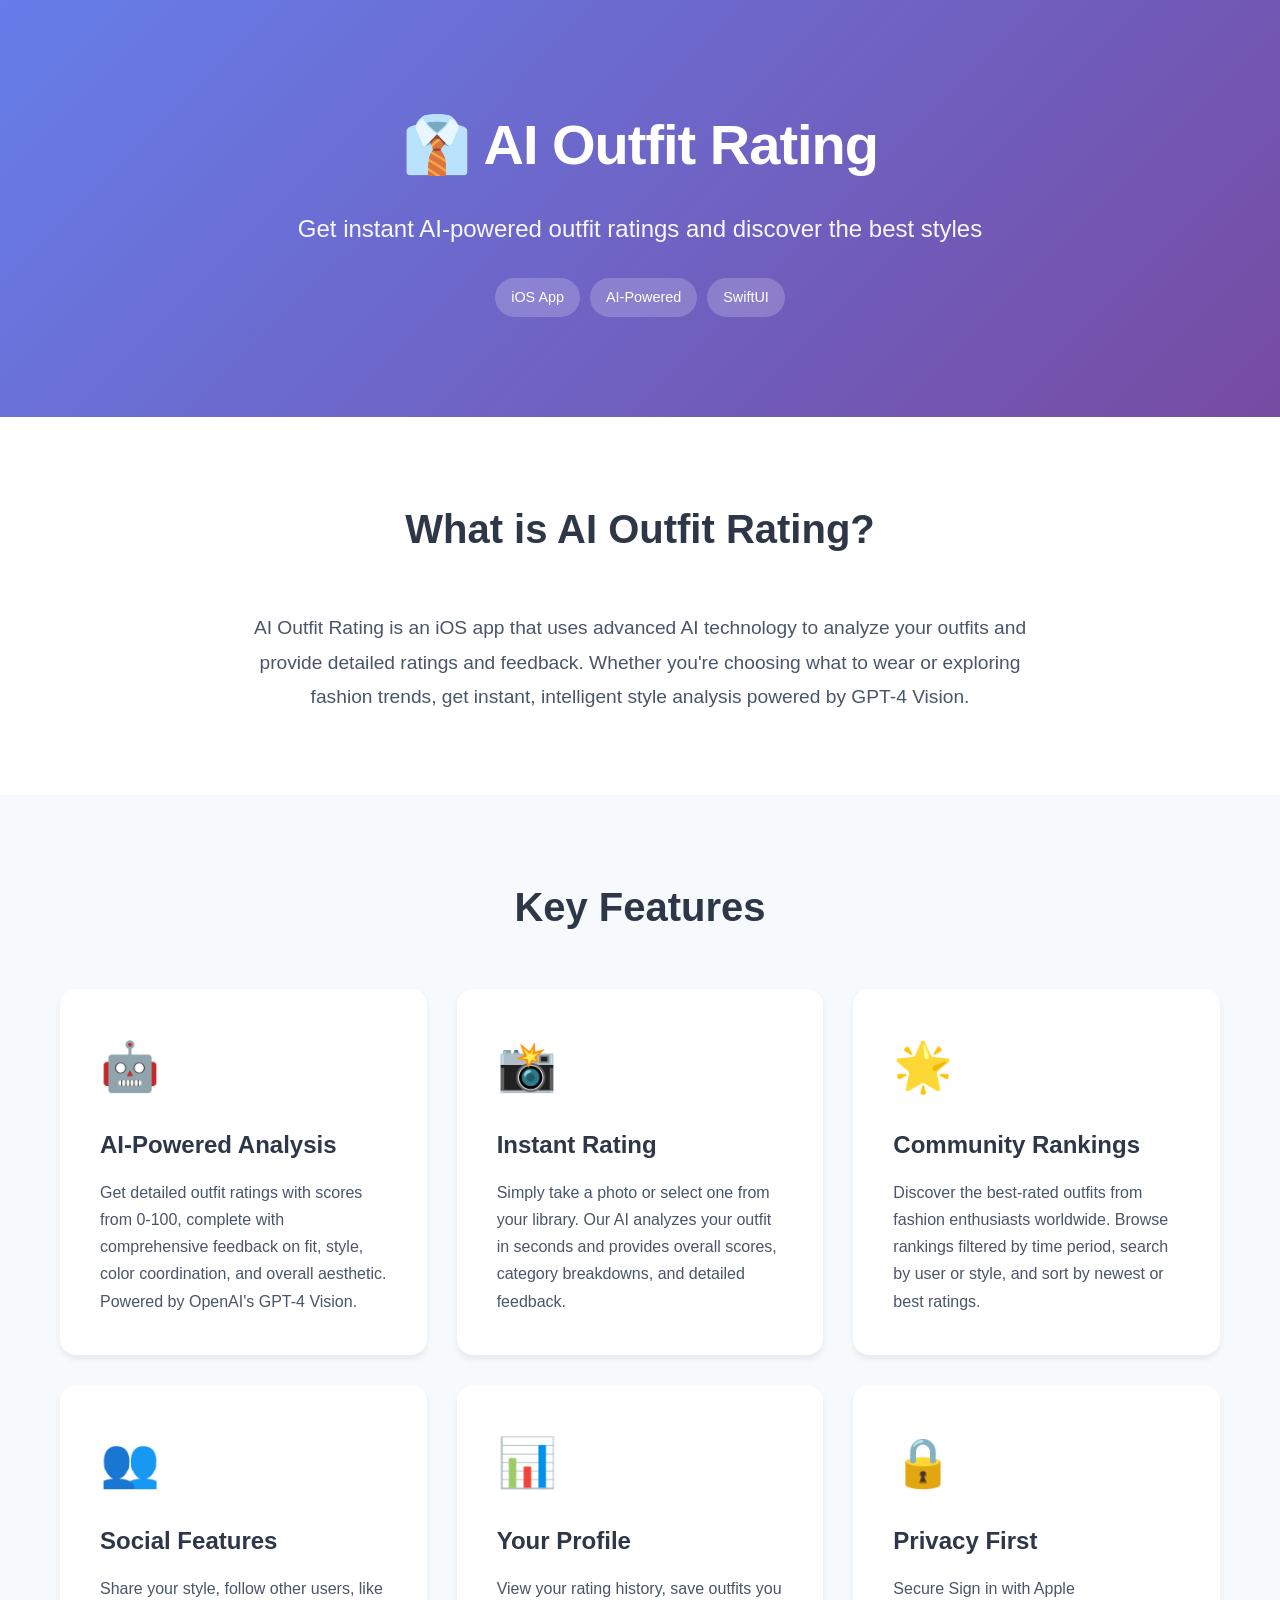
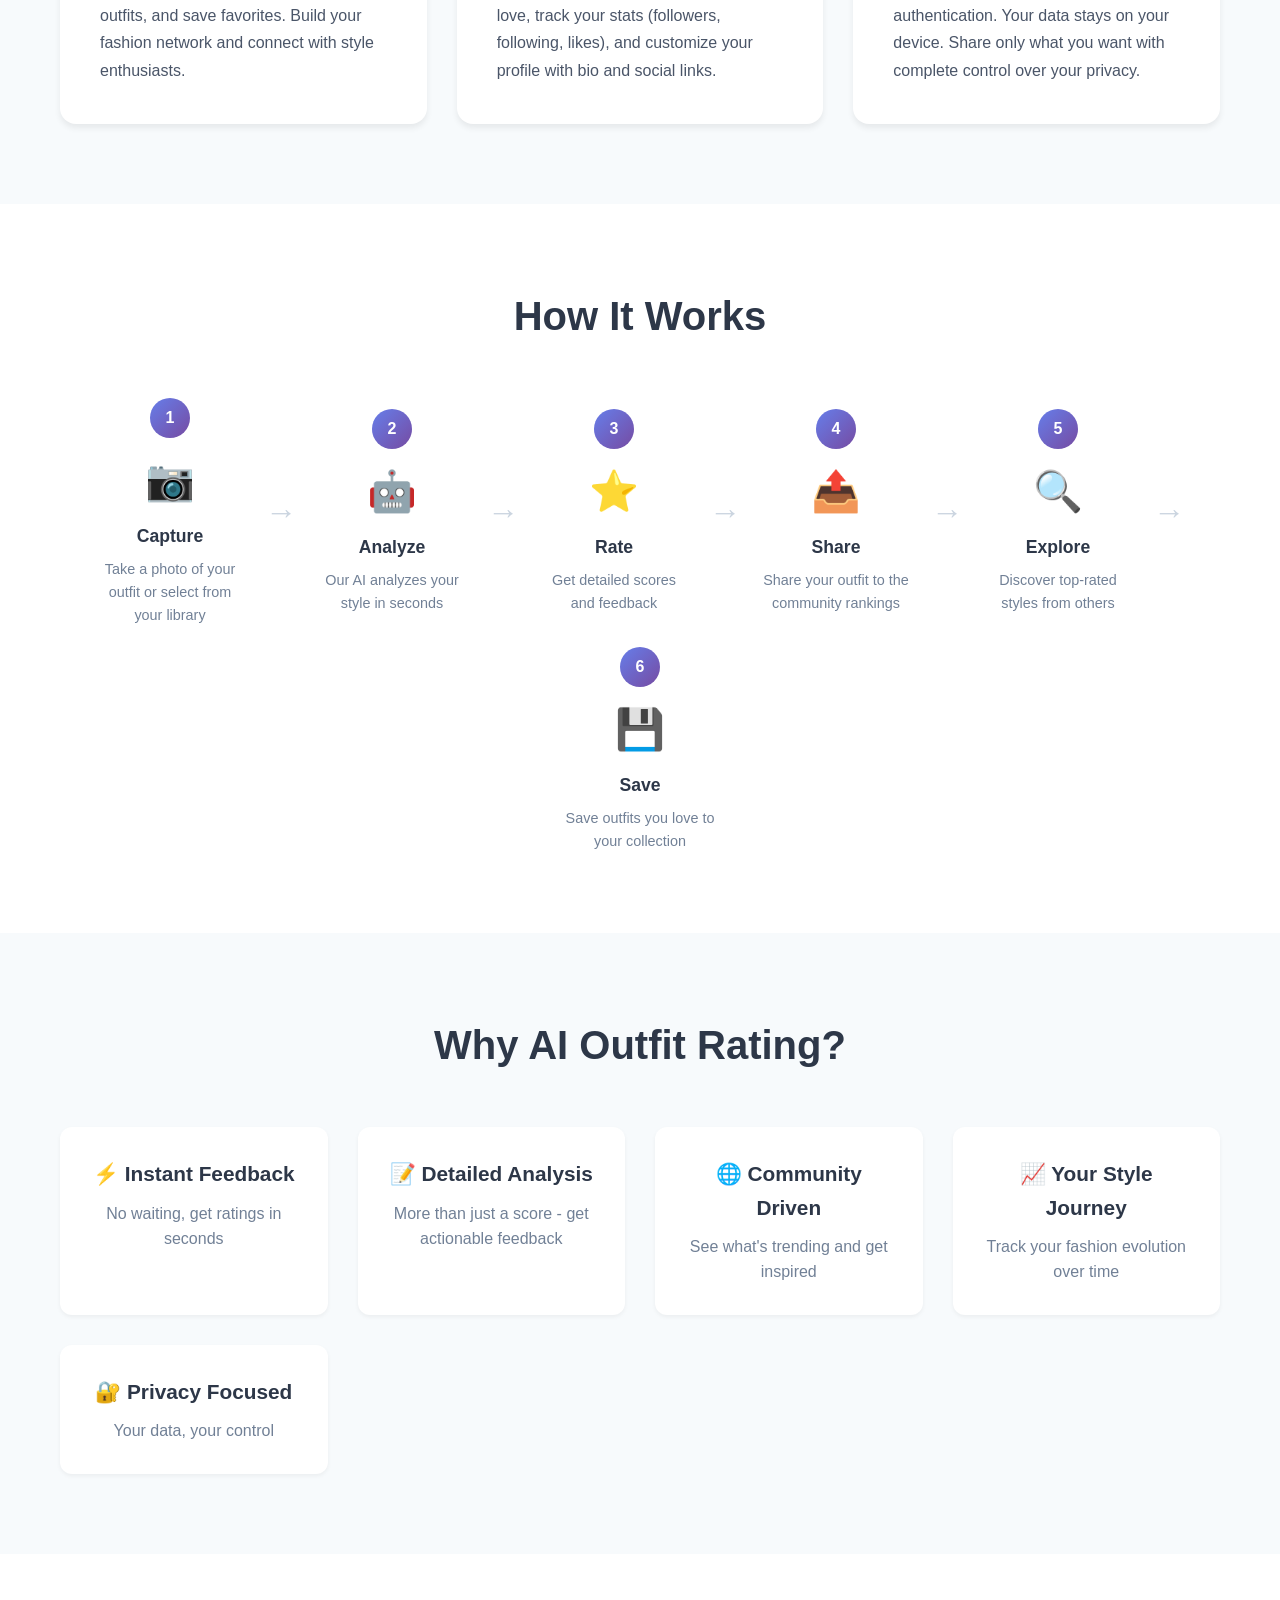
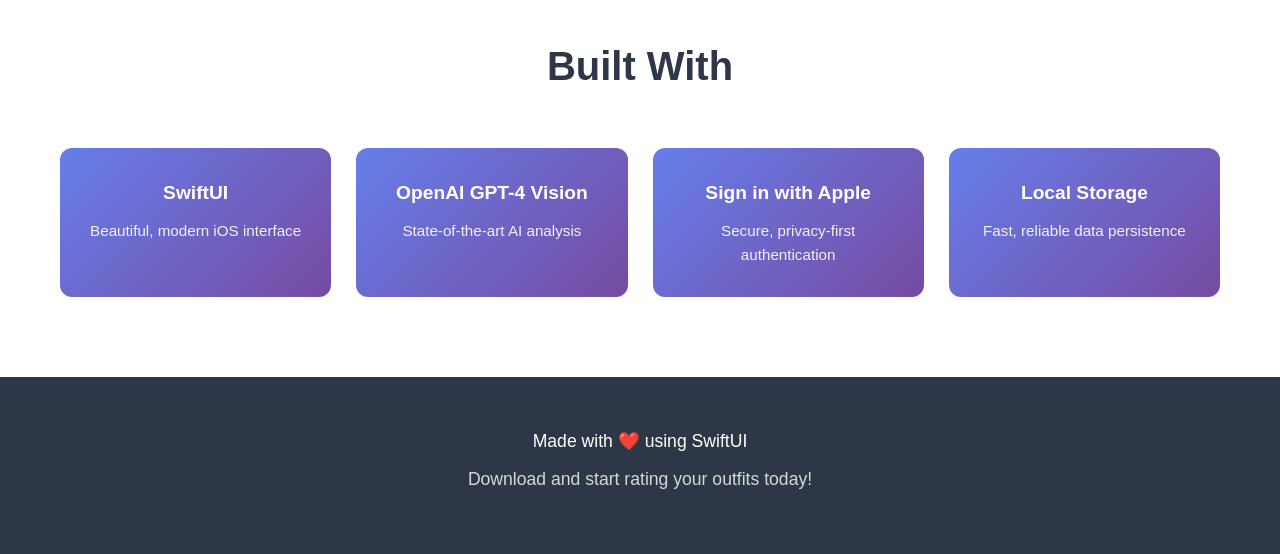
==== index.html @ 6e3a6a0d "Initial commit: Landing page" ====
<!DOCTYPE html>
<html lang="en">
<head>
    <meta charset="UTF-8">
    <meta name="viewport" content="width=device-width, initial-scale=1.0">
    <title>AI Outfit Rating - Get Instant Style Feedback</title>
    <meta name="description" content="AI-powered outfit rating app that analyzes your style and provides detailed feedback using GPT-4 Vision">
    <link rel="stylesheet" href="styles.css">
</head>
<body>
    <!-- Hero Section -->
    <section class="hero">
        <div class="container">
            <div class="hero-content">
                <h1 class="hero-title">👔 AI Outfit Rating</h1>
                <p class="hero-subtitle">Get instant AI-powered outfit ratings and discover the best styles</p>
                <div class="badges">
                    <span class="badge">iOS App</span>
                    <span class="badge">AI-Powered</span>
                    <span class="badge">SwiftUI</span>
                </div>
            </div>
        </div>
    </section>

    <!-- What is Section -->
    <section class="section">
        <div class="container">
            <h2 class="section-title">What is AI Outfit Rating?</h2>
            <p class="section-text">
                AI Outfit Rating is an iOS app that uses advanced AI technology to analyze your outfits and provide detailed ratings and feedback. Whether you're choosing what to wear or exploring fashion trends, get instant, intelligent style analysis powered by GPT-4 Vision.
            </p>
        </div>
    </section>

    <!-- Features Section -->
    <section class="section features-section">
        <div class="container">
            <h2 class="section-title">Key Features</h2>
            <div class="features-grid">
                <!-- Feature 1 -->
                <div class="feature-card">
                    <div class="feature-icon">🤖</div>
                    <h3 class="feature-title">AI-Powered Analysis</h3>
                    <p class="feature-text">Get detailed outfit ratings with scores from 0-100, complete with comprehensive feedback on fit, style, color coordination, and overall aesthetic. Powered by OpenAI's GPT-4 Vision.</p>
                </div>

                <!-- Feature 2 -->
                <div class="feature-card">
                    <div class="feature-icon">📸</div>
                    <h3 class="feature-title">Instant Rating</h3>
                    <p class="feature-text">Simply take a photo or select one from your library. Our AI analyzes your outfit in seconds and provides overall scores, category breakdowns, and detailed feedback.</p>
                </div>

                <!-- Feature 3 -->
                <div class="feature-card">
                    <div class="feature-icon">🌟</div>
                    <h3 class="feature-title">Community Rankings</h3>
                    <p class="feature-text">Discover the best-rated outfits from fashion enthusiasts worldwide. Browse rankings filtered by time period, search by user or style, and sort by newest or best ratings.</p>
                </div>

                <!-- Feature 4 -->
                <div class="feature-card">
                    <div class="feature-icon">👥</div>
                    <h3 class="feature-title">Social Features</h3>
                    <p class="feature-text">Share your style, follow other users, like outfits, and save favorites. Build your fashion network and connect with style enthusiasts.</p>
                </div>

                <!-- Feature 5 -->
                <div class="feature-card">
                    <div class="feature-icon">📊</div>
                    <h3 class="feature-title">Your Profile</h3>
                    <p class="feature-text">View your rating history, save outfits you love, track your stats (followers, following, likes), and customize your profile with bio and social links.</p>
                </div>

                <!-- Feature 6 -->
                <div class="feature-card">
                    <div class="feature-icon">🔒</div>
                    <h3 class="feature-title">Privacy First</h3>
                    <p class="feature-text">Secure Sign in with Apple authentication. Your data stays on your device. Share only what you want with complete control over your privacy.</p>
                </div>
            </div>
        </div>
    </section>

    <!-- How It Works Section -->
    <section class="section how-it-works-section">
        <div class="container">
            <h2 class="section-title">How It Works</h2>
            <div class="steps">
                <div class="step">
                    <div class="step-number">1</div>
                    <div class="step-icon">📷</div>
                    <h3 class="step-title">Capture</h3>
                    <p class="step-text">Take a photo of your outfit or select from your library</p>
                </div>
                <div class="step-arrow">→</div>
                <div class="step">
                    <div class="step-number">2</div>
                    <div class="step-icon">🤖</div>
                    <h3 class="step-title">Analyze</h3>
                    <p class="step-text">Our AI analyzes your style in seconds</p>
                </div>
                <div class="step-arrow">→</div>
                <div class="step">
                    <div class="step-number">3</div>
                    <div class="step-icon">⭐</div>
                    <h3 class="step-title">Rate</h3>
                    <p class="step-text">Get detailed scores and feedback</p>
                </div>
                <div class="step-arrow">→</div>
                <div class="step">
                    <div class="step-number">4</div>
                    <div class="step-icon">📤</div>
                    <h3 class="step-title">Share</h3>
                    <p class="step-text">Share your outfit to the community rankings</p>
                </div>
                <div class="step-arrow">→</div>
                <div class="step">
                    <div class="step-number">5</div>
                    <div class="step-icon">🔍</div>
                    <h3 class="step-title">Explore</h3>
                    <p class="step-text">Discover top-rated styles from others</p>
                </div>
                <div class="step-arrow">→</div>
                <div class="step">
                    <div class="step-number">6</div>
                    <div class="step-icon">💾</div>
                    <h3 class="step-title">Save</h3>
                    <p class="step-text">Save outfits you love to your collection</p>
                </div>
            </div>
        </div>
    </section>

    <!-- Why Section -->
    <section class="section why-section">
        <div class="container">
            <h2 class="section-title">Why AI Outfit Rating?</h2>
            <div class="why-grid">
                <div class="why-item">
                    <h3>⚡ Instant Feedback</h3>
                    <p>No waiting, get ratings in seconds</p>
                </div>
                <div class="why-item">
                    <h3>📝 Detailed Analysis</h3>
                    <p>More than just a score - get actionable feedback</p>
                </div>
                <div class="why-item">
                    <h3>🌐 Community Driven</h3>
                    <p>See what's trending and get inspired</p>
                </div>
                <div class="why-item">
                    <h3>📈 Your Style Journey</h3>
                    <p>Track your fashion evolution over time</p>
                </div>
                <div class="why-item">
                    <h3>🔐 Privacy Focused</h3>
                    <p>Your data, your control</p>
                </div>
            </div>
        </div>
    </section>

    <!-- Tech Stack Section -->
    <section class="section tech-section">
        <div class="container">
            <h2 class="section-title">Built With</h2>
            <div class="tech-grid">
                <div class="tech-item">
                    <strong>SwiftUI</strong>
                    <span>Beautiful, modern iOS interface</span>
                </div>
                <div class="tech-item">
                    <strong>OpenAI GPT-4 Vision</strong>
                    <span>State-of-the-art AI analysis</span>
                </div>
                <div class="tech-item">
                    <strong>Sign in with Apple</strong>
                    <span>Secure, privacy-first authentication</span>
                </div>
                <div class="tech-item">
                    <strong>Local Storage</strong>
                    <span>Fast, reliable data persistence</span>
                </div>
            </div>
        </div>
    </section>

    <!-- Footer -->
    <footer class="footer">
        <div class="container">
            <p>Made with ❤️ using SwiftUI</p>
            <p class="footer-subtext">Download and start rating your outfits today!</p>
        </div>
    </footer>
</body>
</html>
---- styles.css ----
/* Reset and Base Styles */
* {
    margin: 0;
    padding: 0;
    box-sizing: border-box;
}

body {
    font-family: -apple-system, BlinkMacSystemFont, 'Segoe UI', Roboto, Oxygen, Ubuntu, Cantarell, sans-serif;
    line-height: 1.6;
    color: #333;
    background-color: #ffffff;
}

.container {
    max-width: 1200px;
    margin: 0 auto;
    padding: 0 20px;
}

/* Hero Section */
.hero {
    background: linear-gradient(135deg, #667eea 0%, #764ba2 100%);
    color: white;
    padding: 100px 20px;
    text-align: center;
}

.hero-content {
    max-width: 800px;
    margin: 0 auto;
}

.hero-title {
    font-size: 3.5rem;
    font-weight: 700;
    margin-bottom: 20px;
    letter-spacing: -1px;
}

.hero-subtitle {
    font-size: 1.5rem;
    margin-bottom: 30px;
    opacity: 0.95;
    font-weight: 300;
}

.badges {
    display: flex;
    gap: 10px;
    justify-content: center;
    flex-wrap: wrap;
}

.badge {
    background: rgba(255, 255, 255, 0.2);
    padding: 8px 16px;
    border-radius: 20px;
    font-size: 0.9rem;
    font-weight: 500;
    backdrop-filter: blur(10px);
}

/* Section Styles */
.section {
    padding: 80px 20px;
}

.section-title {
    font-size: 2.5rem;
    font-weight: 700;
    text-align: center;
    margin-bottom: 50px;
    color: #2d3748;
}

.section-text {
    font-size: 1.2rem;
    text-align: center;
    max-width: 800px;
    margin: 0 auto;
    color: #4a5568;
    line-height: 1.8;
}

/* Features Section */
.features-section {
    background-color: #f7fafc;
}

.features-grid {
    display: grid;
    grid-template-columns: repeat(auto-fit, minmax(300px, 1fr));
    gap: 30px;
    margin-top: 50px;
}

.feature-card {
    background: white;
    padding: 40px;
    border-radius: 16px;
    box-shadow: 0 4px 6px rgba(0, 0, 0, 0.07);
    transition: transform 0.3s ease, box-shadow 0.3s ease;
}

.feature-card:hover {
    transform: translateY(-5px);
    box-shadow: 0 10px 25px rgba(0, 0, 0, 0.1);
}

.feature-icon {
    font-size: 3rem;
    margin-bottom: 20px;
}

.feature-title {
    font-size: 1.5rem;
    font-weight: 600;
    margin-bottom: 15px;
    color: #2d3748;
}

.feature-text {
    color: #4a5568;
    line-height: 1.7;
}

/* How It Works Section */
.how-it-works-section {
    background: white;
}

.steps {
    display: flex;
    flex-wrap: wrap;
    justify-content: center;
    align-items: center;
    gap: 20px;
    margin-top: 50px;
}

.step {
    flex: 0 0 auto;
    text-align: center;
    max-width: 150px;
}

.step-number {
    display: inline-block;
    width: 40px;
    height: 40px;
    background: linear-gradient(135deg, #667eea 0%, #764ba2 100%);
    color: white;
    border-radius: 50%;
    line-height: 40px;
    font-weight: 700;
    margin-bottom: 10px;
}

.step-icon {
    font-size: 2.5rem;
    margin-bottom: 10px;
}

.step-title {
    font-size: 1.1rem;
    font-weight: 600;
    margin-bottom: 8px;
    color: #2d3748;
}

.step-text {
    font-size: 0.9rem;
    color: #718096;
}

.step-arrow {
    font-size: 2rem;
    color: #cbd5e0;
    font-weight: 300;
}

/* Why Section */
.why-section {
    background-color: #f7fafc;
}

.why-grid {
    display: grid;
    grid-template-columns: repeat(auto-fit, minmax(250px, 1fr));
    gap: 30px;
    margin-top: 50px;
}

.why-item {
    background: white;
    padding: 30px;
    border-radius: 12px;
    text-align: center;
    box-shadow: 0 2px 4px rgba(0, 0, 0, 0.05);
}

.why-item h3 {
    font-size: 1.3rem;
    font-weight: 600;
    margin-bottom: 10px;
    color: #2d3748;
}

.why-item p {
    color: #718096;
    font-size: 1rem;
}

/* Tech Stack Section */
.tech-section {
    background: white;
}

.tech-grid {
    display: grid;
    grid-template-columns: repeat(auto-fit, minmax(250px, 1fr));
    gap: 25px;
    margin-top: 50px;
}

.tech-item {
    background: linear-gradient(135deg, #667eea 0%, #764ba2 100%);
    color: white;
    padding: 30px;
    border-radius: 12px;
    text-align: center;
}

.tech-item strong {
    display: block;
    font-size: 1.2rem;
    margin-bottom: 10px;
    font-weight: 600;
}

.tech-item span {
    display: block;
    font-size: 0.95rem;
    opacity: 0.9;
}

/* Footer */
.footer {
    background: #2d3748;
    color: white;
    padding: 50px 20px;
    text-align: center;
}

.footer p {
    font-size: 1.1rem;
    margin-bottom: 10px;
}

.footer-subtext {
    opacity: 0.8;
    font-size: 0.95rem;
}

/* Responsive Design */
@media (max-width: 768px) {
    .hero-title {
        font-size: 2.5rem;
    }

    .hero-subtitle {
        font-size: 1.2rem;
    }

    .section-title {
        font-size: 2rem;
    }

    .features-grid {
        grid-template-columns: 1fr;
    }

    .steps {
        flex-direction: column;
    }

    .step-arrow {
        transform: rotate(90deg);
        margin: 10px 0;
    }

    .why-grid,
    .tech-grid {
        grid-template-columns: 1fr;
    }
}

@media (max-width: 480px) {
    .hero {
        padding: 60px 20px;
    }

    .hero-title {
        font-size: 2rem;
    }

    .section {
        padding: 50px 20px;
    }

    .feature-card {
        padding: 25px;
    }
}
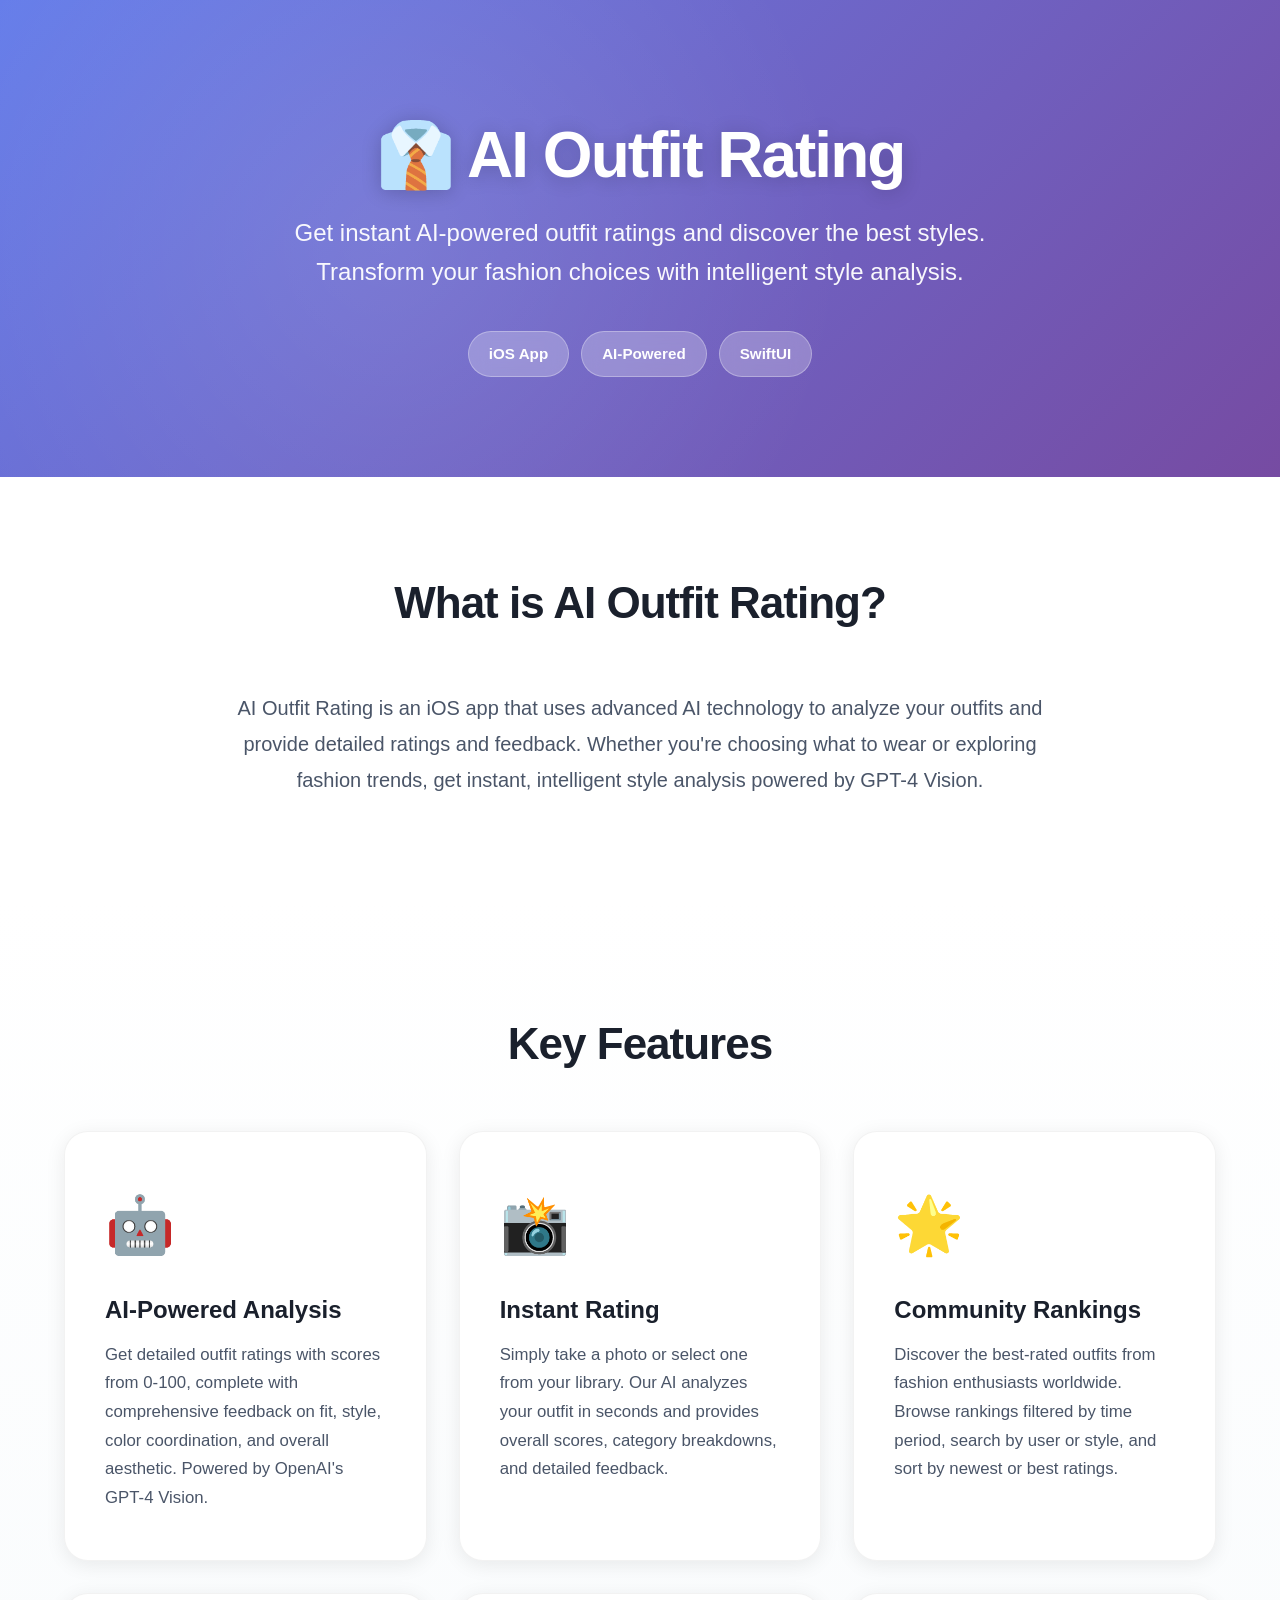
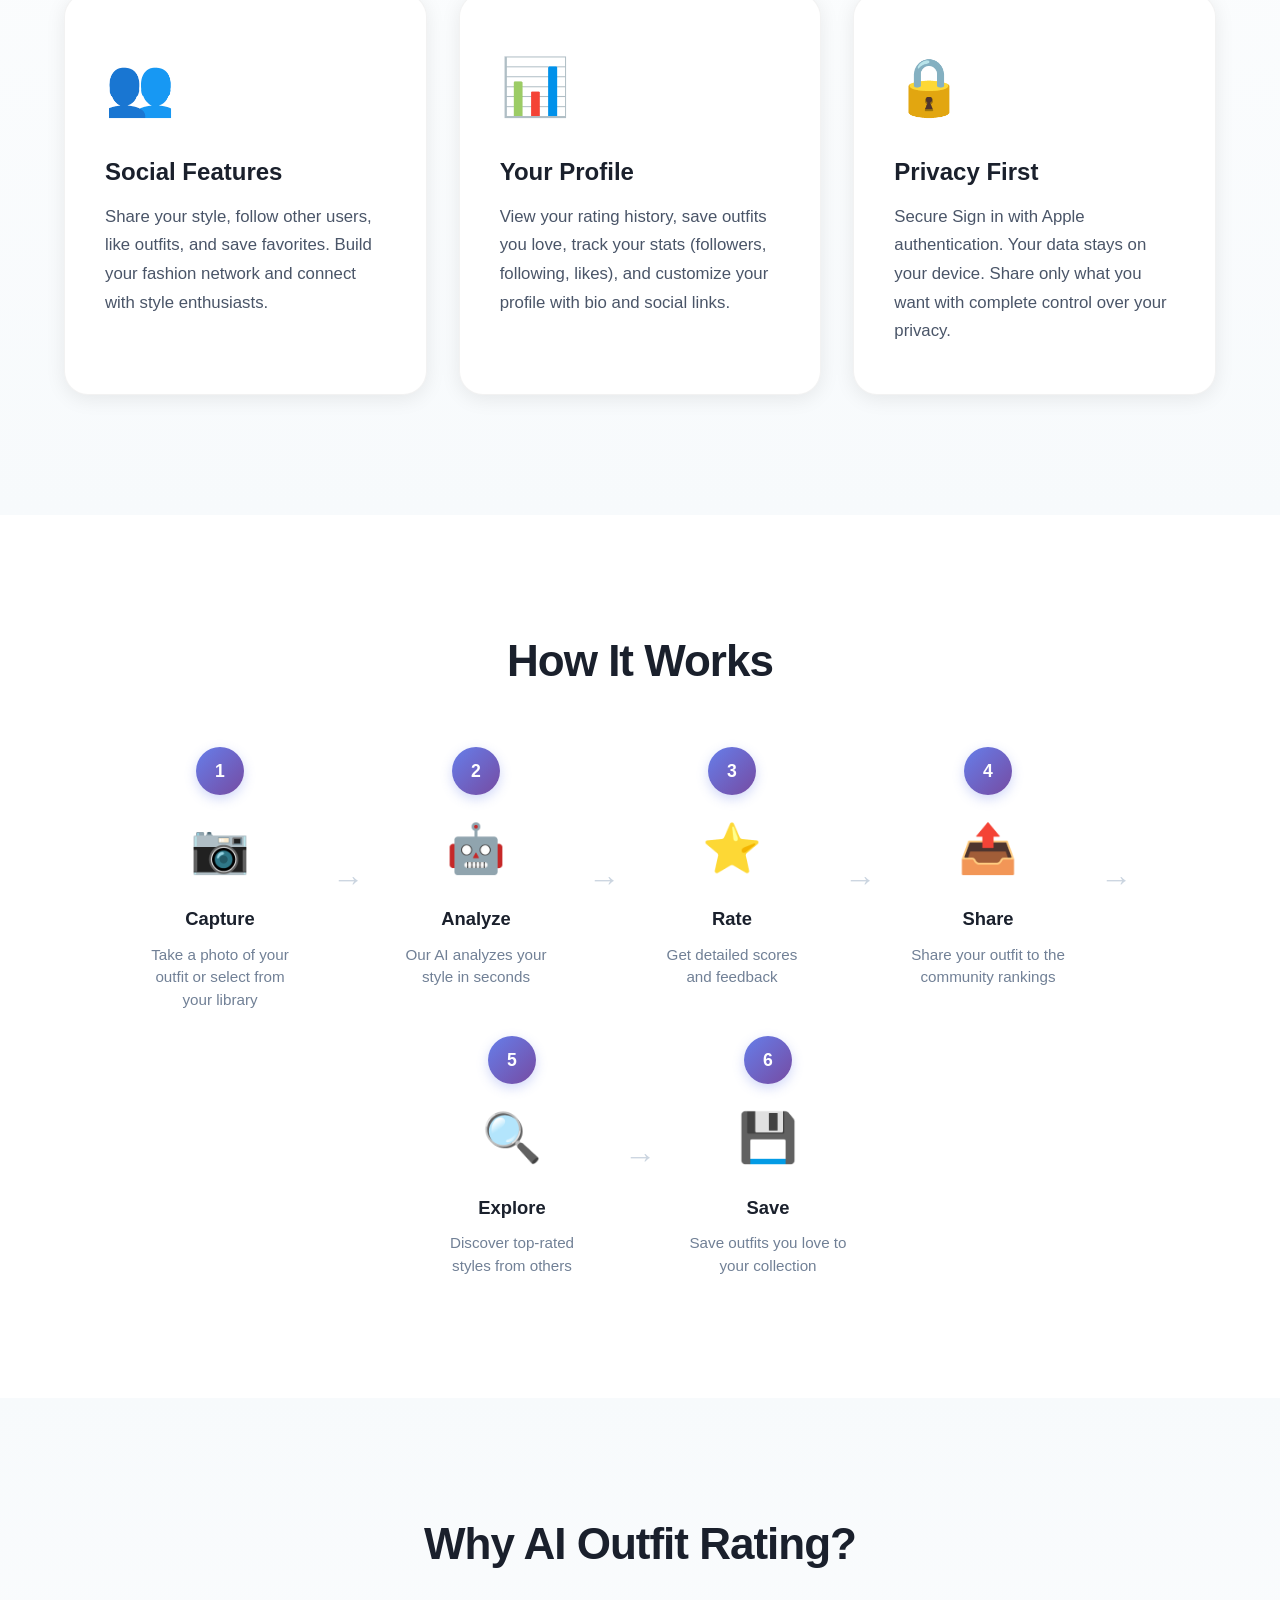
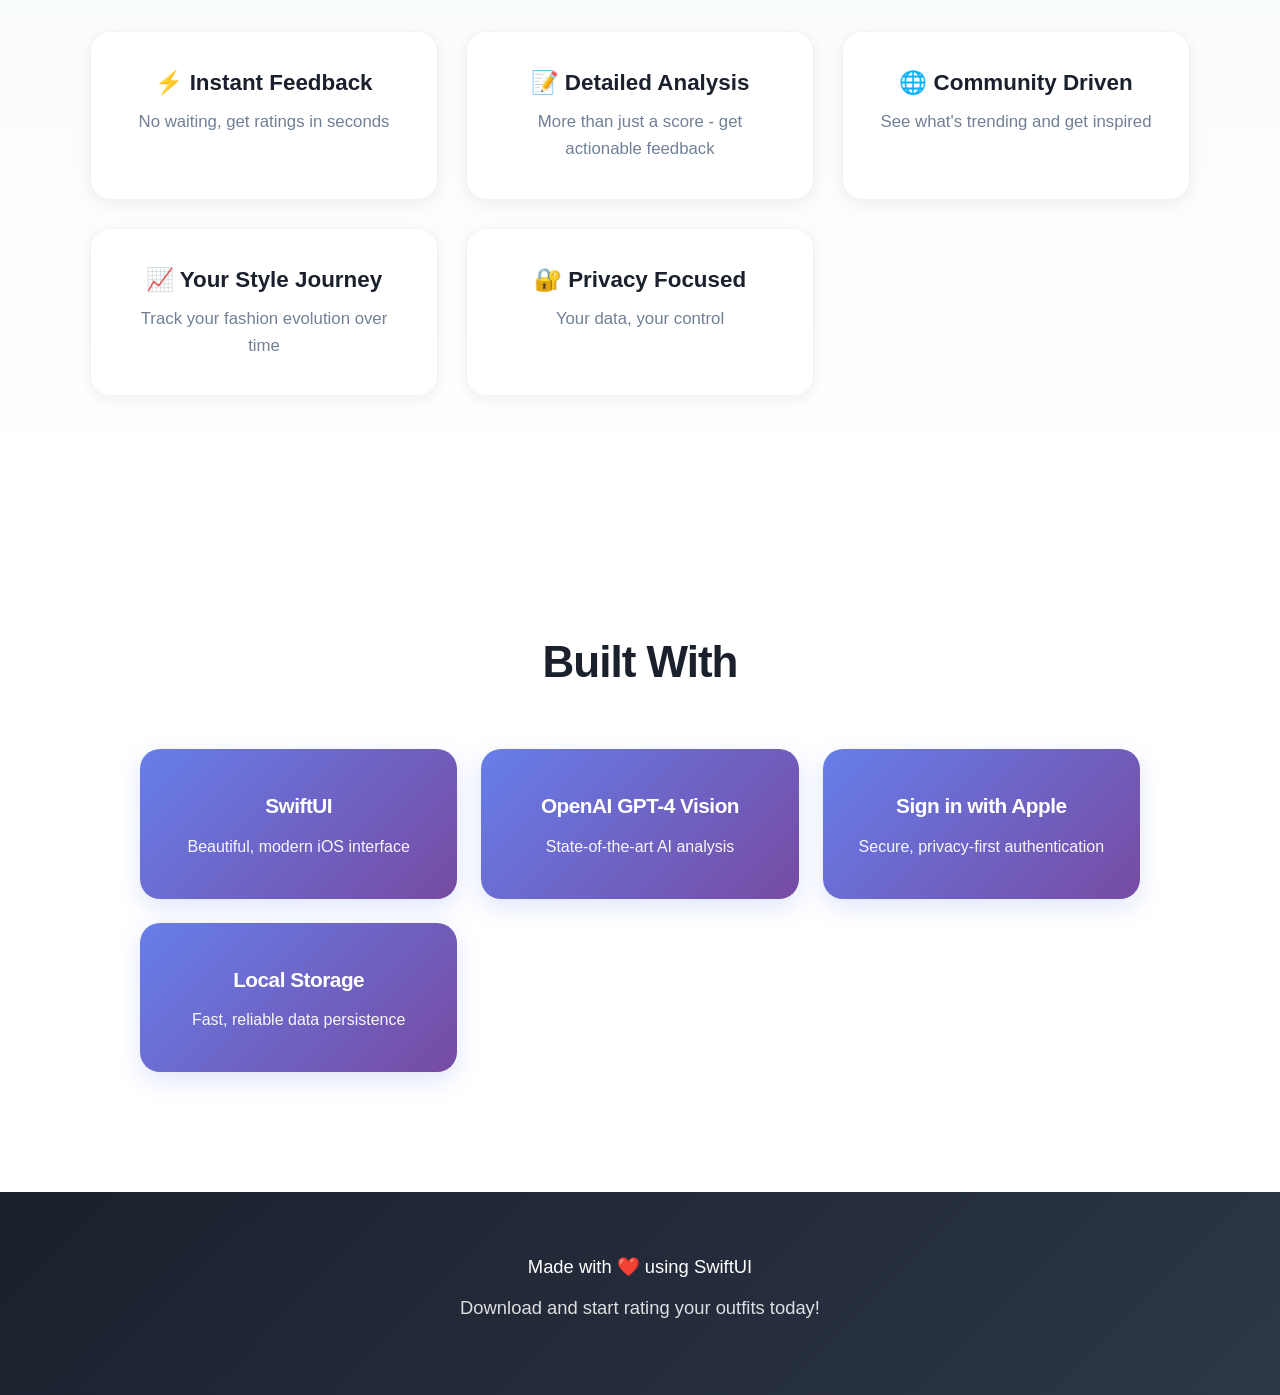
==== commit b71b64f4: "Redesign landing page with improved visuals and flow" ====
--- a/index.html
+++ b/index.html
@@ -13,7 +13,7 @@
         <div class="container">
             <div class="hero-content">
                 <h1 class="hero-title">👔 AI Outfit Rating</h1>
-                <p class="hero-subtitle">Get instant AI-powered outfit ratings and discover the best styles</p>
+                <p class="hero-subtitle">Get instant AI-powered outfit ratings and discover the best styles. Transform your fashion choices with intelligent style analysis.</p>
                 <div class="badges">
                     <span class="badge">iOS App</span>
                     <span class="badge">AI-Powered</span>
--- a/styles.css
+++ b/styles.css
@@ -5,311 +5,542 @@
     box-sizing: border-box;
 }
 
+html {
+    scroll-behavior: smooth;
+}
+
 body {
-    font-family: -apple-system, BlinkMacSystemFont, 'Segoe UI', Roboto, Oxygen, Ubuntu, Cantarell, sans-serif;
+    font-family: -apple-system, BlinkMacSystemFont, 'Segoe UI', Roboto, 'Helvetica Neue', Arial, sans-serif;
     line-height: 1.6;
-    color: #333;
+    color: #1a202c;
     background-color: #ffffff;
+    overflow-x: hidden;
 }
 
 .container {
     max-width: 1200px;
     margin: 0 auto;
-    padding: 0 20px;
+    padding: 0 24px;
 }
 
 /* Hero Section */
 .hero {
-    background: linear-gradient(135deg, #667eea 0%, #764ba2 100%);
+    background: linear-gradient(135deg, #667eea 0%, #764ba2 50%, #f093fb 100%);
+    background-size: 200% 200%;
+    animation: gradientShift 15s ease infinite;
     color: white;
-    padding: 100px 20px;
-    text-align: center;
+    padding: 120px 20px 100px;
+    text-align: center;
+    position: relative;
+    overflow: hidden;
+}
+
+.hero::before {
+    content: '';
+    position: absolute;
+    top: 0;
+    left: 0;
+    right: 0;
+    bottom: 0;
+    background: radial-gradient(circle at 30% 50%, rgba(255, 255, 255, 0.1) 0%, transparent 50%);
+    pointer-events: none;
+}
+
+@keyframes gradientShift {
+    0%, 100% { background-position: 0% 50%; }
+    50% { background-position: 100% 50%; }
 }
 
 .hero-content {
-    max-width: 800px;
+    max-width: 900px;
     margin: 0 auto;
+    position: relative;
+    z-index: 1;
+    animation: fadeInUp 0.8s ease-out;
+}
+
+@keyframes fadeInUp {
+    from {
+        opacity: 0;
+        transform: translateY(30px);
+    }
+    to {
+        opacity: 1;
+        transform: translateY(0);
+    }
 }
 
 .hero-title {
-    font-size: 3.5rem;
-    font-weight: 700;
-    margin-bottom: 20px;
-    letter-spacing: -1px;
+    font-size: 4rem;
+    font-weight: 800;
+    margin-bottom: 24px;
+    letter-spacing: -2px;
+    line-height: 1.1;
+    text-shadow: 0 2px 20px rgba(0, 0, 0, 0.2);
 }
 
 .hero-subtitle {
     font-size: 1.5rem;
-    margin-bottom: 30px;
+    margin-bottom: 40px;
     opacity: 0.95;
-    font-weight: 300;
+    font-weight: 400;
+    line-height: 1.6;
+    max-width: 700px;
+    margin-left: auto;
+    margin-right: auto;
 }
 
 .badges {
     display: flex;
-    gap: 10px;
+    gap: 12px;
     justify-content: center;
     flex-wrap: wrap;
+    margin-top: 32px;
 }
 
 .badge {
-    background: rgba(255, 255, 255, 0.2);
-    padding: 8px 16px;
-    border-radius: 20px;
-    font-size: 0.9rem;
-    font-weight: 500;
+    background: rgba(255, 255, 255, 0.25);
     backdrop-filter: blur(10px);
+    padding: 10px 20px;
+    border-radius: 50px;
+    font-size: 0.95rem;
+    font-weight: 600;
+    border: 1px solid rgba(255, 255, 255, 0.3);
+    transition: all 0.3s ease;
+}
+
+.badge:hover {
+    background: rgba(255, 255, 255, 0.35);
+    transform: translateY(-2px);
 }
 
 /* Section Styles */
 .section {
-    padding: 80px 20px;
+    padding: 100px 20px;
+    position: relative;
 }
 
 .section-title {
-    font-size: 2.5rem;
-    font-weight: 700;
-    text-align: center;
-    margin-bottom: 50px;
-    color: #2d3748;
+    font-size: 2.75rem;
+    font-weight: 800;
+    text-align: center;
+    margin-bottom: 60px;
+    color: #1a202c;
+    letter-spacing: -1px;
+    line-height: 1.2;
 }
 
 .section-text {
-    font-size: 1.2rem;
-    text-align: center;
-    max-width: 800px;
+    font-size: 1.25rem;
+    text-align: center;
+    max-width: 850px;
     margin: 0 auto;
     color: #4a5568;
     line-height: 1.8;
+    font-weight: 400;
 }
 
 /* Features Section */
 .features-section {
-    background-color: #f7fafc;
+    background: linear-gradient(to bottom, #ffffff 0%, #f7fafc 100%);
+    padding: 120px 20px;
 }
 
 .features-grid {
     display: grid;
-    grid-template-columns: repeat(auto-fit, minmax(300px, 1fr));
-    gap: 30px;
-    margin-top: 50px;
+    grid-template-columns: repeat(auto-fit, minmax(320px, 1fr));
+    gap: 32px;
+    margin-top: 60px;
 }
 
 .feature-card {
     background: white;
-    padding: 40px;
-    border-radius: 16px;
-    box-shadow: 0 4px 6px rgba(0, 0, 0, 0.07);
-    transition: transform 0.3s ease, box-shadow 0.3s ease;
+    padding: 48px 40px;
+    border-radius: 24px;
+    box-shadow: 0 4px 20px rgba(0, 0, 0, 0.08);
+    transition: all 0.4s cubic-bezier(0.4, 0, 0.2, 1);
+    border: 1px solid rgba(0, 0, 0, 0.05);
+    position: relative;
+    overflow: hidden;
+}
+
+.feature-card::before {
+    content: '';
+    position: absolute;
+    top: 0;
+    left: 0;
+    right: 0;
+    height: 4px;
+    background: linear-gradient(90deg, #667eea, #764ba2);
+    transform: scaleX(0);
+    transition: transform 0.4s ease;
 }
 
 .feature-card:hover {
-    transform: translateY(-5px);
-    box-shadow: 0 10px 25px rgba(0, 0, 0, 0.1);
+    transform: translateY(-8px);
+    box-shadow: 0 20px 40px rgba(102, 126, 234, 0.15);
+}
+
+.feature-card:hover::before {
+    transform: scaleX(1);
 }
 
 .feature-icon {
-    font-size: 3rem;
-    margin-bottom: 20px;
+    font-size: 3.5rem;
+    margin-bottom: 24px;
+    display: inline-block;
+    transition: transform 0.3s ease;
+}
+
+.feature-card:hover .feature-icon {
+    transform: scale(1.1) rotate(5deg);
 }
 
 .feature-title {
     font-size: 1.5rem;
-    font-weight: 600;
-    margin-bottom: 15px;
-    color: #2d3748;
+    font-weight: 700;
+    margin-bottom: 16px;
+    color: #1a202c;
+    line-height: 1.3;
 }
 
 .feature-text {
     color: #4a5568;
     line-height: 1.7;
+    font-size: 1.05rem;
 }
 
 /* How It Works Section */
 .how-it-works-section {
     background: white;
+    padding: 120px 20px;
 }
 
 .steps {
     display: flex;
     flex-wrap: wrap;
     justify-content: center;
-    align-items: center;
-    gap: 20px;
-    margin-top: 50px;
+    align-items: flex-start;
+    gap: 24px;
+    margin-top: 60px;
+    max-width: 1100px;
+    margin-left: auto;
+    margin-right: auto;
 }
 
 .step {
     flex: 0 0 auto;
     text-align: center;
-    max-width: 150px;
-}
+    max-width: 160px;
+    position: relative;
+    animation: fadeInUp 0.6s ease-out;
+    animation-fill-mode: both;
+}
+
+.step:nth-child(1) { animation-delay: 0.1s; }
+.step:nth-child(3) { animation-delay: 0.2s; }
+.step:nth-child(5) { animation-delay: 0.3s; }
+.step:nth-child(7) { animation-delay: 0.4s; }
+.step:nth-child(9) { animation-delay: 0.5s; }
+.step:nth-child(11) { animation-delay: 0.6s; }
 
 .step-number {
-    display: inline-block;
-    width: 40px;
-    height: 40px;
+    display: inline-flex;
+    align-items: center;
+    justify-content: center;
+    width: 48px;
+    height: 48px;
     background: linear-gradient(135deg, #667eea 0%, #764ba2 100%);
     color: white;
     border-radius: 50%;
-    line-height: 40px;
+    font-weight: 700;
+    font-size: 1.1rem;
+    margin-bottom: 16px;
+    box-shadow: 0 4px 12px rgba(102, 126, 234, 0.3);
+    transition: transform 0.3s ease;
+}
+
+.step:hover .step-number {
+    transform: scale(1.1) rotate(5deg);
+}
+
+.step-icon {
+    font-size: 3rem;
+    margin-bottom: 16px;
+    display: block;
+    transition: transform 0.3s ease;
+}
+
+.step:hover .step-icon {
+    transform: scale(1.15);
+}
+
+.step-title {
+    font-size: 1.15rem;
     font-weight: 700;
     margin-bottom: 10px;
-}
-
-.step-icon {
-    font-size: 2.5rem;
-    margin-bottom: 10px;
-}
-
-.step-title {
-    font-size: 1.1rem;
-    font-weight: 600;
-    margin-bottom: 8px;
-    color: #2d3748;
+    color: #1a202c;
 }
 
 .step-text {
-    font-size: 0.9rem;
+    font-size: 0.95rem;
     color: #718096;
+    line-height: 1.5;
 }
 
 .step-arrow {
     font-size: 2rem;
     color: #cbd5e0;
     font-weight: 300;
+    align-self: center;
+    margin: 0 8px;
+    transition: transform 0.3s ease;
+}
+
+.step-arrow:hover {
+    transform: scale(1.2);
+    color: #667eea;
 }
 
 /* Why Section */
 .why-section {
-    background-color: #f7fafc;
+    background: linear-gradient(to bottom, #f7fafc 0%, #ffffff 100%);
+    padding: 120px 20px;
 }
 
 .why-grid {
     display: grid;
-    grid-template-columns: repeat(auto-fit, minmax(250px, 1fr));
-    gap: 30px;
-    margin-top: 50px;
+    grid-template-columns: repeat(auto-fit, minmax(280px, 1fr));
+    gap: 28px;
+    margin-top: 60px;
+    max-width: 1100px;
+    margin-left: auto;
+    margin-right: auto;
 }
 
 .why-item {
     background: white;
-    padding: 30px;
-    border-radius: 12px;
-    text-align: center;
-    box-shadow: 0 2px 4px rgba(0, 0, 0, 0.05);
+    padding: 36px 32px;
+    border-radius: 20px;
+    text-align: center;
+    box-shadow: 0 4px 16px rgba(0, 0, 0, 0.06);
+    transition: all 0.3s ease;
+    border: 1px solid rgba(0, 0, 0, 0.05);
+}
+
+.why-item:hover {
+    transform: translateY(-6px);
+    box-shadow: 0 12px 28px rgba(102, 126, 234, 0.12);
 }
 
 .why-item h3 {
-    font-size: 1.3rem;
-    font-weight: 600;
-    margin-bottom: 10px;
-    color: #2d3748;
+    font-size: 1.4rem;
+    font-weight: 700;
+    margin-bottom: 12px;
+    color: #1a202c;
+    line-height: 1.3;
 }
 
 .why-item p {
     color: #718096;
-    font-size: 1rem;
+    font-size: 1.05rem;
+    line-height: 1.6;
 }
 
 /* Tech Stack Section */
 .tech-section {
     background: white;
+    padding: 120px 20px;
 }
 
 .tech-grid {
     display: grid;
-    grid-template-columns: repeat(auto-fit, minmax(250px, 1fr));
-    gap: 25px;
-    margin-top: 50px;
+    grid-template-columns: repeat(auto-fit, minmax(260px, 1fr));
+    gap: 24px;
+    margin-top: 60px;
+    max-width: 1000px;
+    margin-left: auto;
+    margin-right: auto;
 }
 
 .tech-item {
     background: linear-gradient(135deg, #667eea 0%, #764ba2 100%);
     color: white;
-    padding: 30px;
-    border-radius: 12px;
-    text-align: center;
+    padding: 40px 32px;
+    border-radius: 20px;
+    text-align: center;
+    transition: all 0.3s ease;
+    box-shadow: 0 8px 24px rgba(102, 126, 234, 0.2);
+}
+
+.tech-item:hover {
+    transform: translateY(-6px) scale(1.02);
+    box-shadow: 0 16px 40px rgba(102, 126, 234, 0.3);
 }
 
 .tech-item strong {
     display: block;
-    font-size: 1.2rem;
-    margin-bottom: 10px;
-    font-weight: 600;
+    font-size: 1.3rem;
+    margin-bottom: 12px;
+    font-weight: 700;
+    letter-spacing: -0.5px;
 }
 
 .tech-item span {
     display: block;
-    font-size: 0.95rem;
-    opacity: 0.9;
+    font-size: 1rem;
+    opacity: 0.95;
+    line-height: 1.5;
 }
 
 /* Footer */
 .footer {
-    background: #2d3748;
+    background: linear-gradient(135deg, #1a202c 0%, #2d3748 100%);
     color: white;
-    padding: 50px 20px;
+    padding: 60px 20px;
     text-align: center;
 }
 
 .footer p {
-    font-size: 1.1rem;
-    margin-bottom: 10px;
+    font-size: 1.15rem;
+    margin-bottom: 12px;
+    font-weight: 500;
 }
 
 .footer-subtext {
-    opacity: 0.8;
-    font-size: 0.95rem;
+    opacity: 0.85;
+    font-size: 1rem;
+    font-weight: 400;
 }
 
 /* Responsive Design */
+@media (max-width: 968px) {
+    .hero-title {
+        font-size: 3rem;
+    }
+
+    .hero-subtitle {
+        font-size: 1.3rem;
+    }
+
+    .section-title {
+        font-size: 2.25rem;
+    }
+
+    .features-grid {
+        grid-template-columns: repeat(auto-fit, minmax(280px, 1fr));
+        gap: 24px;
+    }
+
+    .step {
+        max-width: 140px;
+    }
+
+    .step-arrow {
+        transform: rotate(90deg);
+        margin: 16px 0;
+    }
+}
+
 @media (max-width: 768px) {
+    .hero {
+        padding: 80px 20px 60px;
+    }
+
     .hero-title {
         font-size: 2.5rem;
+        letter-spacing: -1px;
     }
 
     .hero-subtitle {
-        font-size: 1.2rem;
+        font-size: 1.15rem;
+    }
+
+    .section {
+        padding: 80px 20px;
     }
 
     .section-title {
         font-size: 2rem;
+        margin-bottom: 40px;
+    }
+
+    .section-text {
+        font-size: 1.1rem;
+    }
+
+    .features-section,
+    .how-it-works-section,
+    .why-section,
+    .tech-section {
+        padding: 80px 20px;
     }
 
     .features-grid {
         grid-template-columns: 1fr;
+        gap: 24px;
+    }
+
+    .feature-card {
+        padding: 36px 28px;
     }
 
     .steps {
         flex-direction: column;
-    }
-
-    .step-arrow {
-        transform: rotate(90deg);
-        margin: 10px 0;
+        align-items: center;
+    }
+
+    .step {
+        max-width: 200px;
     }
 
     .why-grid,
     .tech-grid {
         grid-template-columns: 1fr;
+        gap: 20px;
     }
 }
 
 @media (max-width: 480px) {
-    .hero {
-        padding: 60px 20px;
-    }
-
     .hero-title {
         font-size: 2rem;
     }
 
+    .hero-subtitle {
+        font-size: 1rem;
+    }
+
     .section {
-        padding: 50px 20px;
+        padding: 60px 20px;
+    }
+
+    .section-title {
+        font-size: 1.75rem;
     }
 
     .feature-card {
-        padding: 25px;
-    }
-}
+        padding: 28px 24px;
+    }
+
+    .badge {
+        font-size: 0.85rem;
+        padding: 8px 16px;
+    }
+}
+
+/* Smooth scroll animations */
+@media (prefers-reduced-motion: no-preference) {
+    .feature-card,
+    .why-item,
+    .tech-item {
+        opacity: 0;
+        animation: fadeInUp 0.6s ease-out forwards;
+    }
+
+    .feature-card:nth-child(1) { animation-delay: 0.1s; }
+    .feature-card:nth-child(2) { animation-delay: 0.2s; }
+    .feature-card:nth-child(3) { animation-delay: 0.3s; }
+    .feature-card:nth-child(4) { animation-delay: 0.4s; }
+    .feature-card:nth-child(5) { animation-delay: 0.5s; }
+    .feature-card:nth-child(6) { animation-delay: 0.6s; }
+}
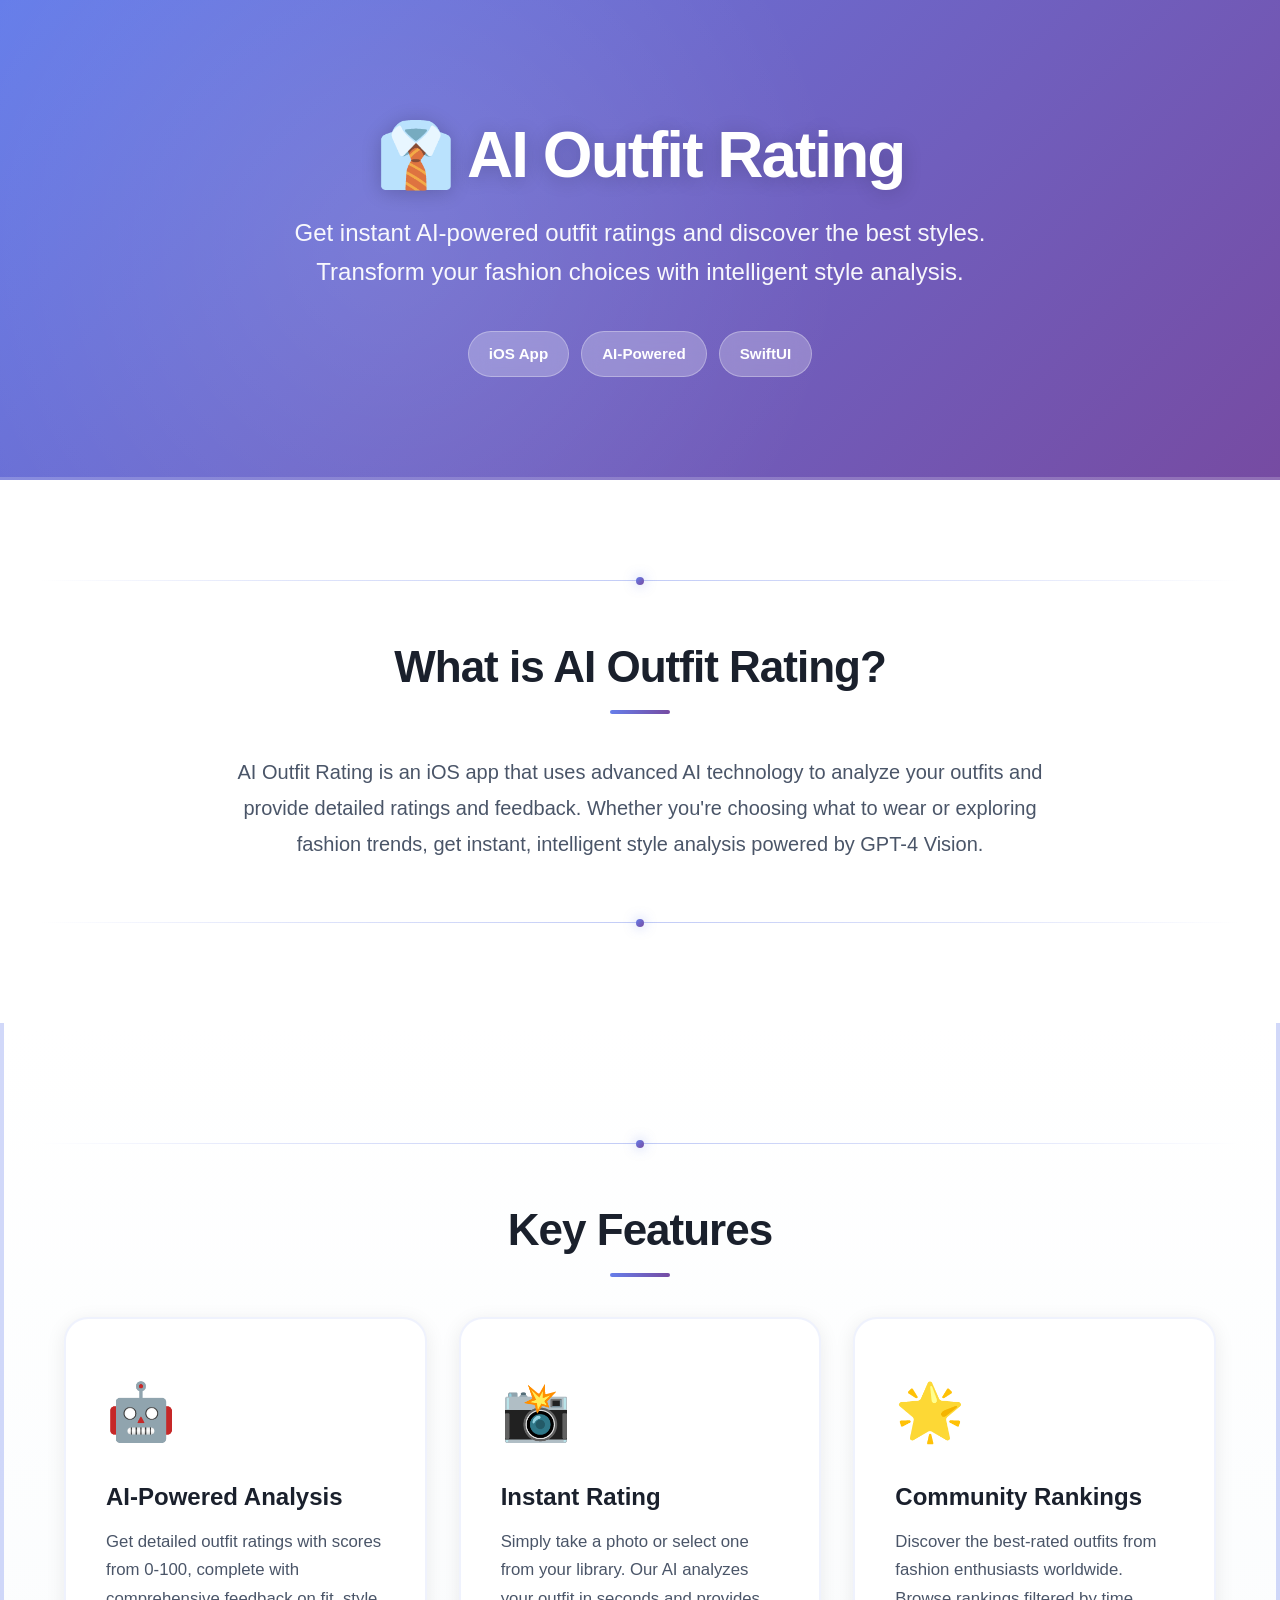
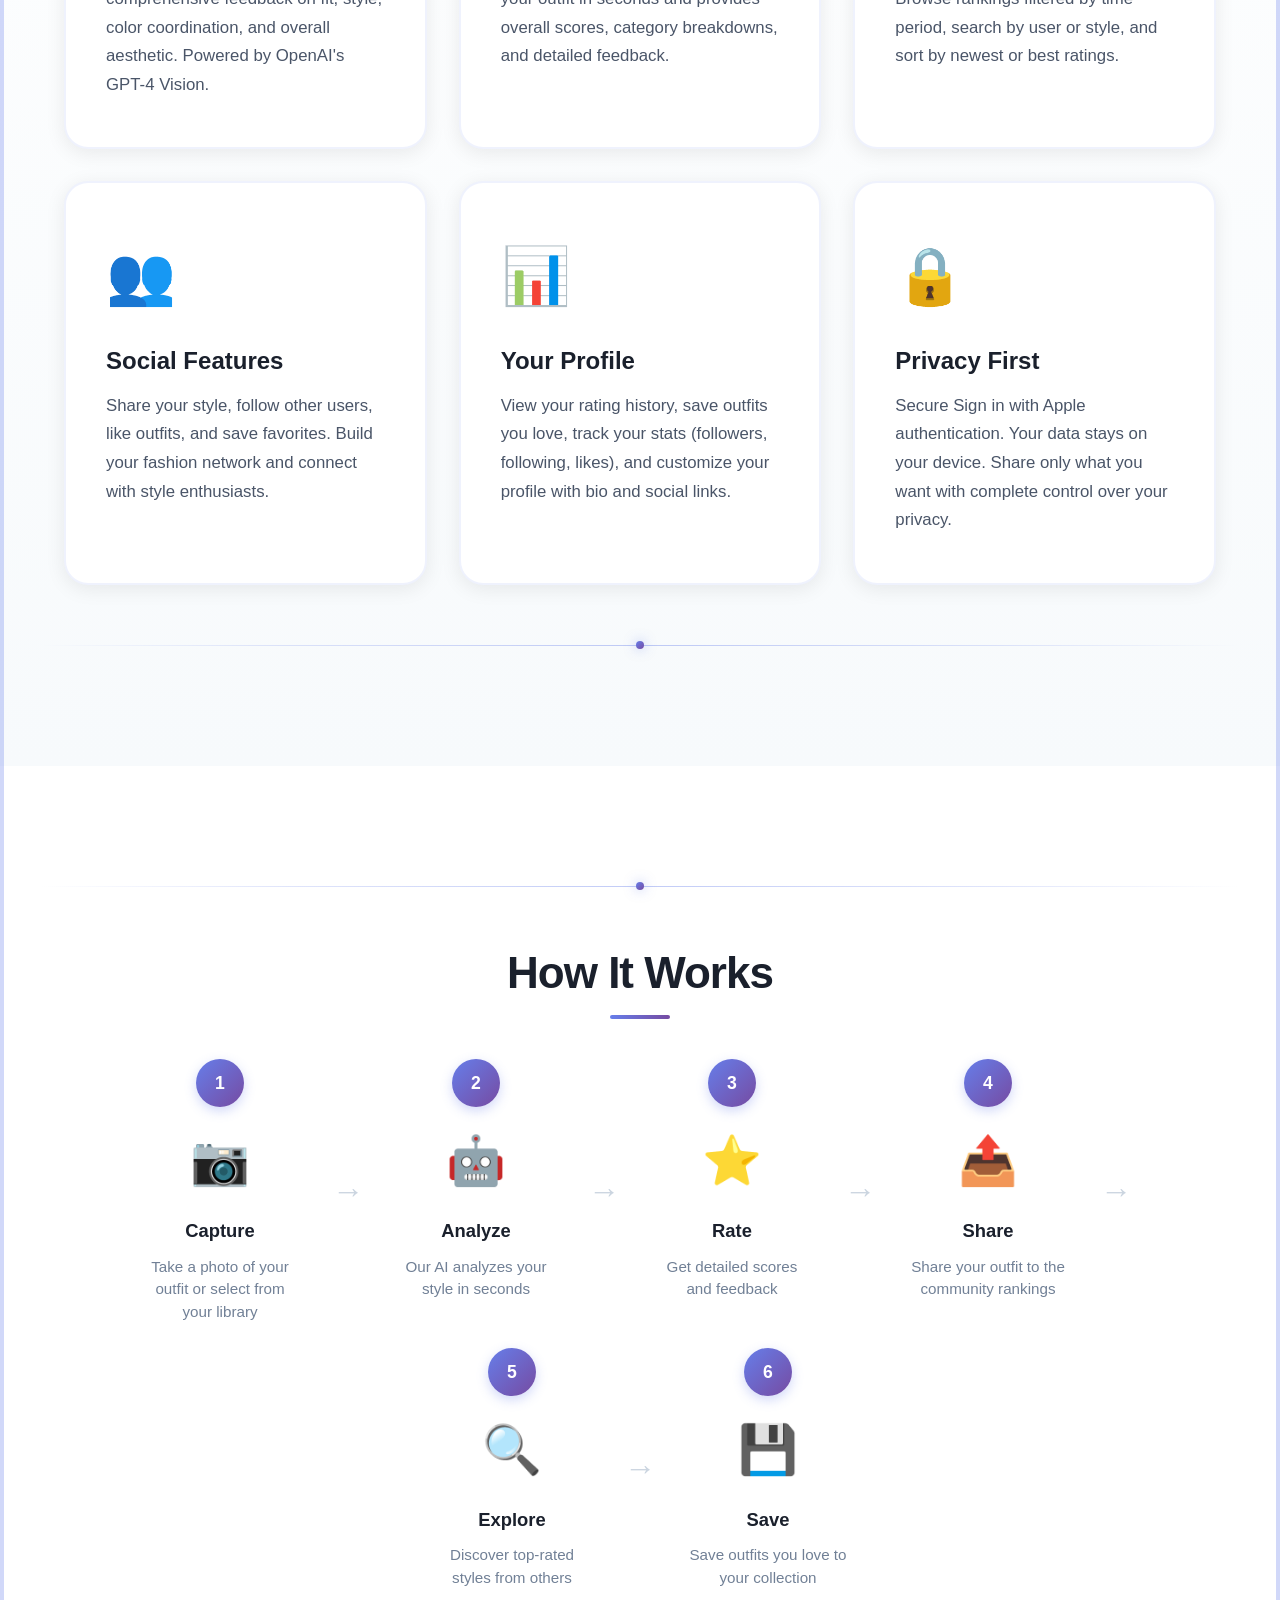
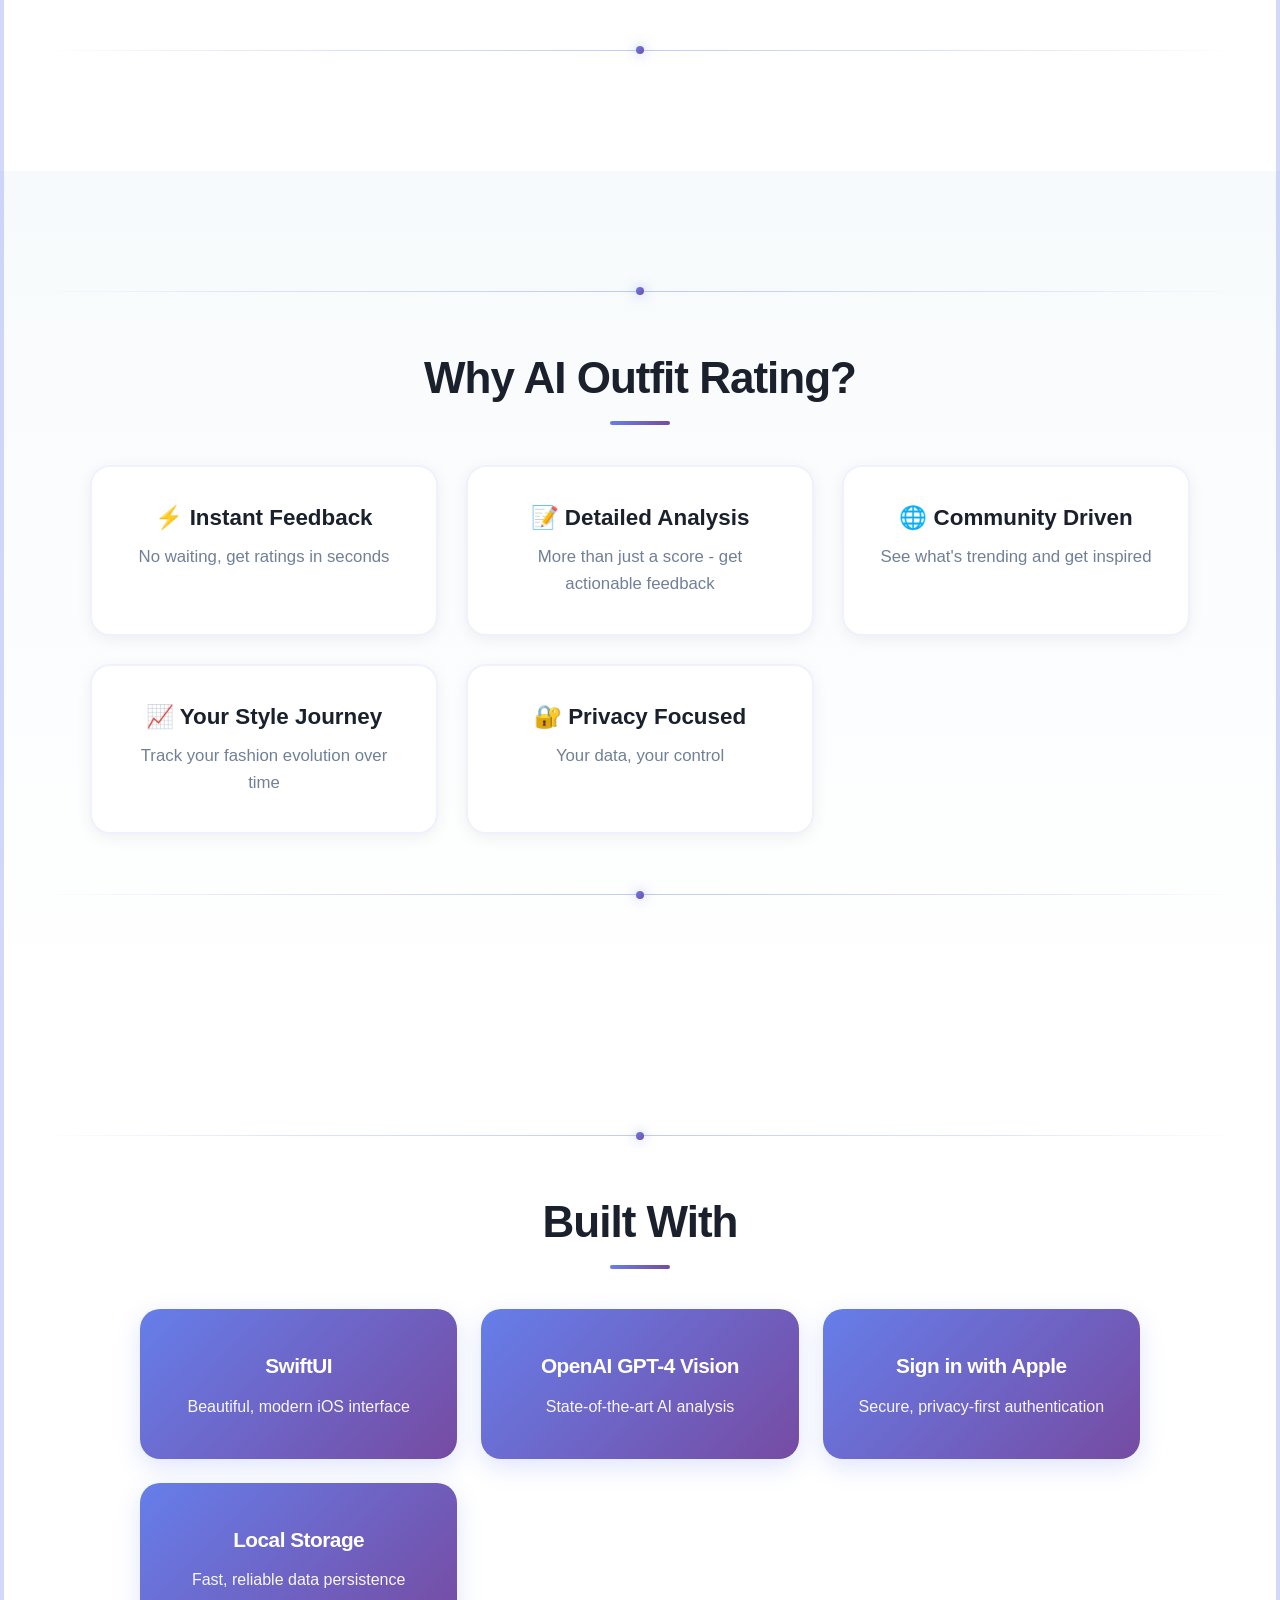
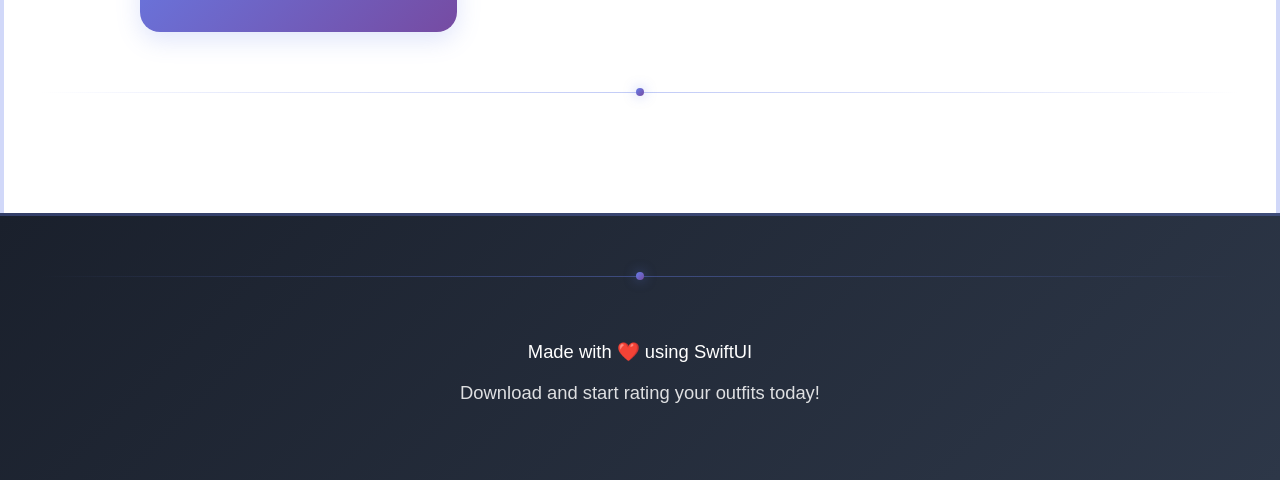
==== commit d4d83d17: "Add section borders and scroll-triggered animations" ====
--- a/index.html
+++ b/index.html
@@ -24,106 +24,111 @@
     </section>
 
     <!-- What is Section -->
-    <section class="section">
+    <section class="section section-animate" data-animate="fade-up">
+        <div class="section-border-top"></div>
         <div class="container">
             <h2 class="section-title">What is AI Outfit Rating?</h2>
             <p class="section-text">
                 AI Outfit Rating is an iOS app that uses advanced AI technology to analyze your outfits and provide detailed ratings and feedback. Whether you're choosing what to wear or exploring fashion trends, get instant, intelligent style analysis powered by GPT-4 Vision.
             </p>
         </div>
+        <div class="section-border-bottom"></div>
     </section>
 
     <!-- Features Section -->
-    <section class="section features-section">
+    <section class="section features-section section-animate" data-animate="fade-up">
+        <div class="section-border-top"></div>
         <div class="container">
             <h2 class="section-title">Key Features</h2>
             <div class="features-grid">
                 <!-- Feature 1 -->
-                <div class="feature-card">
+                <div class="feature-card card-animate">
                     <div class="feature-icon">🤖</div>
                     <h3 class="feature-title">AI-Powered Analysis</h3>
                     <p class="feature-text">Get detailed outfit ratings with scores from 0-100, complete with comprehensive feedback on fit, style, color coordination, and overall aesthetic. Powered by OpenAI's GPT-4 Vision.</p>
                 </div>
 
                 <!-- Feature 2 -->
-                <div class="feature-card">
+                <div class="feature-card card-animate">
                     <div class="feature-icon">📸</div>
                     <h3 class="feature-title">Instant Rating</h3>
                     <p class="feature-text">Simply take a photo or select one from your library. Our AI analyzes your outfit in seconds and provides overall scores, category breakdowns, and detailed feedback.</p>
                 </div>
 
                 <!-- Feature 3 -->
-                <div class="feature-card">
+                <div class="feature-card card-animate">
                     <div class="feature-icon">🌟</div>
                     <h3 class="feature-title">Community Rankings</h3>
                     <p class="feature-text">Discover the best-rated outfits from fashion enthusiasts worldwide. Browse rankings filtered by time period, search by user or style, and sort by newest or best ratings.</p>
                 </div>
 
                 <!-- Feature 4 -->
-                <div class="feature-card">
+                <div class="feature-card card-animate">
                     <div class="feature-icon">👥</div>
                     <h3 class="feature-title">Social Features</h3>
                     <p class="feature-text">Share your style, follow other users, like outfits, and save favorites. Build your fashion network and connect with style enthusiasts.</p>
                 </div>
 
                 <!-- Feature 5 -->
-                <div class="feature-card">
+                <div class="feature-card card-animate">
                     <div class="feature-icon">📊</div>
                     <h3 class="feature-title">Your Profile</h3>
                     <p class="feature-text">View your rating history, save outfits you love, track your stats (followers, following, likes), and customize your profile with bio and social links.</p>
                 </div>
 
                 <!-- Feature 6 -->
-                <div class="feature-card">
+                <div class="feature-card card-animate">
                     <div class="feature-icon">🔒</div>
                     <h3 class="feature-title">Privacy First</h3>
                     <p class="feature-text">Secure Sign in with Apple authentication. Your data stays on your device. Share only what you want with complete control over your privacy.</p>
                 </div>
             </div>
         </div>
+        <div class="section-border-bottom"></div>
     </section>
 
     <!-- How It Works Section -->
-    <section class="section how-it-works-section">
+    <section class="section how-it-works-section section-animate" data-animate="fade-up">
+        <div class="section-border-top"></div>
         <div class="container">
             <h2 class="section-title">How It Works</h2>
             <div class="steps">
-                <div class="step">
+                <div class="step step-animate">
                     <div class="step-number">1</div>
                     <div class="step-icon">📷</div>
                     <h3 class="step-title">Capture</h3>
                     <p class="step-text">Take a photo of your outfit or select from your library</p>
                 </div>
                 <div class="step-arrow">→</div>
-                <div class="step">
+                <div class="step step-animate">
                     <div class="step-number">2</div>
                     <div class="step-icon">🤖</div>
                     <h3 class="step-title">Analyze</h3>
                     <p class="step-text">Our AI analyzes your style in seconds</p>
                 </div>
                 <div class="step-arrow">→</div>
-                <div class="step">
+                <div class="step step-animate">
                     <div class="step-number">3</div>
                     <div class="step-icon">⭐</div>
                     <h3 class="step-title">Rate</h3>
                     <p class="step-text">Get detailed scores and feedback</p>
                 </div>
                 <div class="step-arrow">→</div>
-                <div class="step">
+                <div class="step step-animate">
                     <div class="step-number">4</div>
                     <div class="step-icon">📤</div>
                     <h3 class="step-title">Share</h3>
                     <p class="step-text">Share your outfit to the community rankings</p>
                 </div>
                 <div class="step-arrow">→</div>
-                <div class="step">
+                <div class="step step-animate">
                     <div class="step-number">5</div>
                     <div class="step-icon">🔍</div>
                     <h3 class="step-title">Explore</h3>
                     <p class="step-text">Discover top-rated styles from others</p>
                 </div>
                 <div class="step-arrow">→</div>
-                <div class="step">
+                <div class="step step-animate">
                     <div class="step-number">6</div>
                     <div class="step-icon">💾</div>
                     <h3 class="step-title">Save</h3>
@@ -131,68 +136,76 @@
                 </div>
             </div>
         </div>
+        <div class="section-border-bottom"></div>
     </section>
 
     <!-- Why Section -->
-    <section class="section why-section">
+    <section class="section why-section section-animate" data-animate="fade-up">
+        <div class="section-border-top"></div>
         <div class="container">
             <h2 class="section-title">Why AI Outfit Rating?</h2>
             <div class="why-grid">
-                <div class="why-item">
+                <div class="why-item card-animate">
                     <h3>⚡ Instant Feedback</h3>
                     <p>No waiting, get ratings in seconds</p>
                 </div>
-                <div class="why-item">
+                <div class="why-item card-animate">
                     <h3>📝 Detailed Analysis</h3>
                     <p>More than just a score - get actionable feedback</p>
                 </div>
-                <div class="why-item">
+                <div class="why-item card-animate">
                     <h3>🌐 Community Driven</h3>
                     <p>See what's trending and get inspired</p>
                 </div>
-                <div class="why-item">
+                <div class="why-item card-animate">
                     <h3>📈 Your Style Journey</h3>
                     <p>Track your fashion evolution over time</p>
                 </div>
-                <div class="why-item">
+                <div class="why-item card-animate">
                     <h3>🔐 Privacy Focused</h3>
                     <p>Your data, your control</p>
                 </div>
             </div>
         </div>
+        <div class="section-border-bottom"></div>
     </section>
 
     <!-- Tech Stack Section -->
-    <section class="section tech-section">
+    <section class="section tech-section section-animate" data-animate="fade-up">
+        <div class="section-border-top"></div>
         <div class="container">
             <h2 class="section-title">Built With</h2>
             <div class="tech-grid">
-                <div class="tech-item">
+                <div class="tech-item card-animate">
                     <strong>SwiftUI</strong>
                     <span>Beautiful, modern iOS interface</span>
                 </div>
-                <div class="tech-item">
+                <div class="tech-item card-animate">
                     <strong>OpenAI GPT-4 Vision</strong>
                     <span>State-of-the-art AI analysis</span>
                 </div>
-                <div class="tech-item">
+                <div class="tech-item card-animate">
                     <strong>Sign in with Apple</strong>
                     <span>Secure, privacy-first authentication</span>
                 </div>
-                <div class="tech-item">
+                <div class="tech-item card-animate">
                     <strong>Local Storage</strong>
                     <span>Fast, reliable data persistence</span>
                 </div>
             </div>
         </div>
+        <div class="section-border-bottom"></div>
     </section>
 
     <!-- Footer -->
     <footer class="footer">
+        <div class="section-border-top"></div>
         <div class="container">
             <p>Made with ❤️ using SwiftUI</p>
             <p class="footer-subtext">Download and start rating your outfits today!</p>
         </div>
     </footer>
+
+    <script src="script.js"></script>
 </body>
 </html>
--- a/styles.css
+++ b/styles.css
@@ -21,6 +21,55 @@
     max-width: 1200px;
     margin: 0 auto;
     padding: 0 24px;
+}
+
+/* Section Borders */
+.section-border-top,
+.section-border-bottom {
+    height: 1px;
+    background: linear-gradient(90deg, 
+        transparent 0%, 
+        rgba(102, 126, 234, 0.2) 20%, 
+        rgba(102, 126, 234, 0.4) 50%, 
+        rgba(102, 126, 234, 0.2) 80%, 
+        transparent 100%);
+    margin: 0 auto;
+    max-width: 1200px;
+    position: relative;
+    animation: borderGrow 1s ease-out;
+}
+
+.section-border-top {
+    margin-bottom: 60px;
+}
+
+.section-border-bottom {
+    margin-top: 60px;
+}
+
+@keyframes borderGrow {
+    from {
+        opacity: 0;
+        transform: scaleX(0);
+    }
+    to {
+        opacity: 1;
+        transform: scaleX(1);
+    }
+}
+
+.section-border-top::after,
+.section-border-bottom::after {
+    content: '';
+    position: absolute;
+    top: 50%;
+    left: 50%;
+    transform: translate(-50%, -50%);
+    width: 8px;
+    height: 8px;
+    background: linear-gradient(135deg, #667eea, #764ba2);
+    border-radius: 50%;
+    box-shadow: 0 0 12px rgba(102, 126, 234, 0.5);
 }
 
 /* Hero Section */
@@ -33,6 +82,7 @@
     text-align: center;
     position: relative;
     overflow: hidden;
+    border-bottom: 3px solid rgba(255, 255, 255, 0.2);
 }
 
 .hero::before {
@@ -118,6 +168,17 @@
 .section {
     padding: 100px 20px;
     position: relative;
+    opacity: 0;
+    transition: opacity 0.8s ease-out, transform 0.8s ease-out;
+}
+
+.section-animate {
+    transform: translateY(40px);
+}
+
+.section-animate.animate {
+    opacity: 1;
+    transform: translateY(0);
 }
 
 .section-title {
@@ -128,6 +189,31 @@
     color: #1a202c;
     letter-spacing: -1px;
     line-height: 1.2;
+    position: relative;
+}
+
+.section-title::after {
+    content: '';
+    position: absolute;
+    bottom: -20px;
+    left: 50%;
+    transform: translateX(-50%);
+    width: 60px;
+    height: 4px;
+    background: linear-gradient(90deg, #667eea, #764ba2);
+    border-radius: 2px;
+    animation: titleUnderline 0.8s ease-out 0.3s both;
+}
+
+@keyframes titleUnderline {
+    from {
+        width: 0;
+        opacity: 0;
+    }
+    to {
+        width: 60px;
+        opacity: 1;
+    }
 }
 
 .section-text {
@@ -144,6 +230,14 @@
 .features-section {
     background: linear-gradient(to bottom, #ffffff 0%, #f7fafc 100%);
     padding: 120px 20px;
+    border-left: 4px solid transparent;
+    border-right: 4px solid transparent;
+    transition: border-color 0.5s ease;
+}
+
+.features-section.animate {
+    border-left-color: rgba(102, 126, 234, 0.3);
+    border-right-color: rgba(102, 126, 234, 0.3);
 }
 
 .features-grid {
@@ -159,9 +253,16 @@
     border-radius: 24px;
     box-shadow: 0 4px 20px rgba(0, 0, 0, 0.08);
     transition: all 0.4s cubic-bezier(0.4, 0, 0.2, 1);
-    border: 1px solid rgba(0, 0, 0, 0.05);
+    border: 2px solid rgba(102, 126, 234, 0.1);
     position: relative;
     overflow: hidden;
+    opacity: 0;
+    transform: translateY(30px);
+}
+
+.feature-card.animate {
+    opacity: 1;
+    transform: translateY(0);
 }
 
 .feature-card::before {
@@ -179,6 +280,7 @@
 .feature-card:hover {
     transform: translateY(-8px);
     box-shadow: 0 20px 40px rgba(102, 126, 234, 0.15);
+    border-color: rgba(102, 126, 234, 0.3);
 }
 
 .feature-card:hover::before {
@@ -214,6 +316,14 @@
 .how-it-works-section {
     background: white;
     padding: 120px 20px;
+    border-left: 4px solid transparent;
+    border-right: 4px solid transparent;
+    transition: border-color 0.5s ease;
+}
+
+.how-it-works-section.animate {
+    border-left-color: rgba(102, 126, 234, 0.3);
+    border-right-color: rgba(102, 126, 234, 0.3);
 }
 
 .steps {
@@ -233,16 +343,15 @@
     text-align: center;
     max-width: 160px;
     position: relative;
-    animation: fadeInUp 0.6s ease-out;
-    animation-fill-mode: both;
-}
-
-.step:nth-child(1) { animation-delay: 0.1s; }
-.step:nth-child(3) { animation-delay: 0.2s; }
-.step:nth-child(5) { animation-delay: 0.3s; }
-.step:nth-child(7) { animation-delay: 0.4s; }
-.step:nth-child(9) { animation-delay: 0.5s; }
-.step:nth-child(11) { animation-delay: 0.6s; }
+    opacity: 0;
+    transform: translateY(30px) scale(0.9);
+    transition: all 0.6s cubic-bezier(0.4, 0, 0.2, 1);
+}
+
+.step.animate {
+    opacity: 1;
+    transform: translateY(0) scale(1);
+}
 
 .step-number {
     display: inline-flex;
@@ -306,6 +415,14 @@
 .why-section {
     background: linear-gradient(to bottom, #f7fafc 0%, #ffffff 100%);
     padding: 120px 20px;
+    border-left: 4px solid transparent;
+    border-right: 4px solid transparent;
+    transition: border-color 0.5s ease;
+}
+
+.why-section.animate {
+    border-left-color: rgba(102, 126, 234, 0.3);
+    border-right-color: rgba(102, 126, 234, 0.3);
 }
 
 .why-grid {
@@ -325,12 +442,20 @@
     text-align: center;
     box-shadow: 0 4px 16px rgba(0, 0, 0, 0.06);
     transition: all 0.3s ease;
-    border: 1px solid rgba(0, 0, 0, 0.05);
+    border: 2px solid rgba(102, 126, 234, 0.1);
+    opacity: 0;
+    transform: translateY(30px);
+}
+
+.why-item.animate {
+    opacity: 1;
+    transform: translateY(0);
 }
 
 .why-item:hover {
     transform: translateY(-6px);
     box-shadow: 0 12px 28px rgba(102, 126, 234, 0.12);
+    border-color: rgba(102, 126, 234, 0.3);
 }
 
 .why-item h3 {
@@ -351,6 +476,14 @@
 .tech-section {
     background: white;
     padding: 120px 20px;
+    border-left: 4px solid transparent;
+    border-right: 4px solid transparent;
+    transition: border-color 0.5s ease;
+}
+
+.tech-section.animate {
+    border-left-color: rgba(102, 126, 234, 0.3);
+    border-right-color: rgba(102, 126, 234, 0.3);
 }
 
 .tech-grid {
@@ -371,6 +504,13 @@
     text-align: center;
     transition: all 0.3s ease;
     box-shadow: 0 8px 24px rgba(102, 126, 234, 0.2);
+    opacity: 0;
+    transform: translateY(30px) scale(0.95);
+}
+
+.tech-item.animate {
+    opacity: 1;
+    transform: translateY(0) scale(1);
 }
 
 .tech-item:hover {
@@ -399,6 +539,7 @@
     color: white;
     padding: 60px 20px;
     text-align: center;
+    border-top: 3px solid rgba(102, 126, 234, 0.3);
 }
 
 .footer p {
@@ -439,6 +580,12 @@
     .step-arrow {
         transform: rotate(90deg);
         margin: 16px 0;
+    }
+
+    .section-border-top,
+    .section-border-bottom {
+        margin-left: 24px;
+        margin-right: 24px;
     }
 }
 
@@ -474,6 +621,8 @@
     .why-section,
     .tech-section {
         padding: 80px 20px;
+        border-left: none;
+        border-right: none;
     }
 
     .features-grid {
@@ -527,20 +676,3 @@
         padding: 8px 16px;
     }
 }
-
-/* Smooth scroll animations */
-@media (prefers-reduced-motion: no-preference) {
-    .feature-card,
-    .why-item,
-    .tech-item {
-        opacity: 0;
-        animation: fadeInUp 0.6s ease-out forwards;
-    }
-
-    .feature-card:nth-child(1) { animation-delay: 0.1s; }
-    .feature-card:nth-child(2) { animation-delay: 0.2s; }
-    .feature-card:nth-child(3) { animation-delay: 0.3s; }
-    .feature-card:nth-child(4) { animation-delay: 0.4s; }
-    .feature-card:nth-child(5) { animation-delay: 0.5s; }
-    .feature-card:nth-child(6) { animation-delay: 0.6s; }
-}
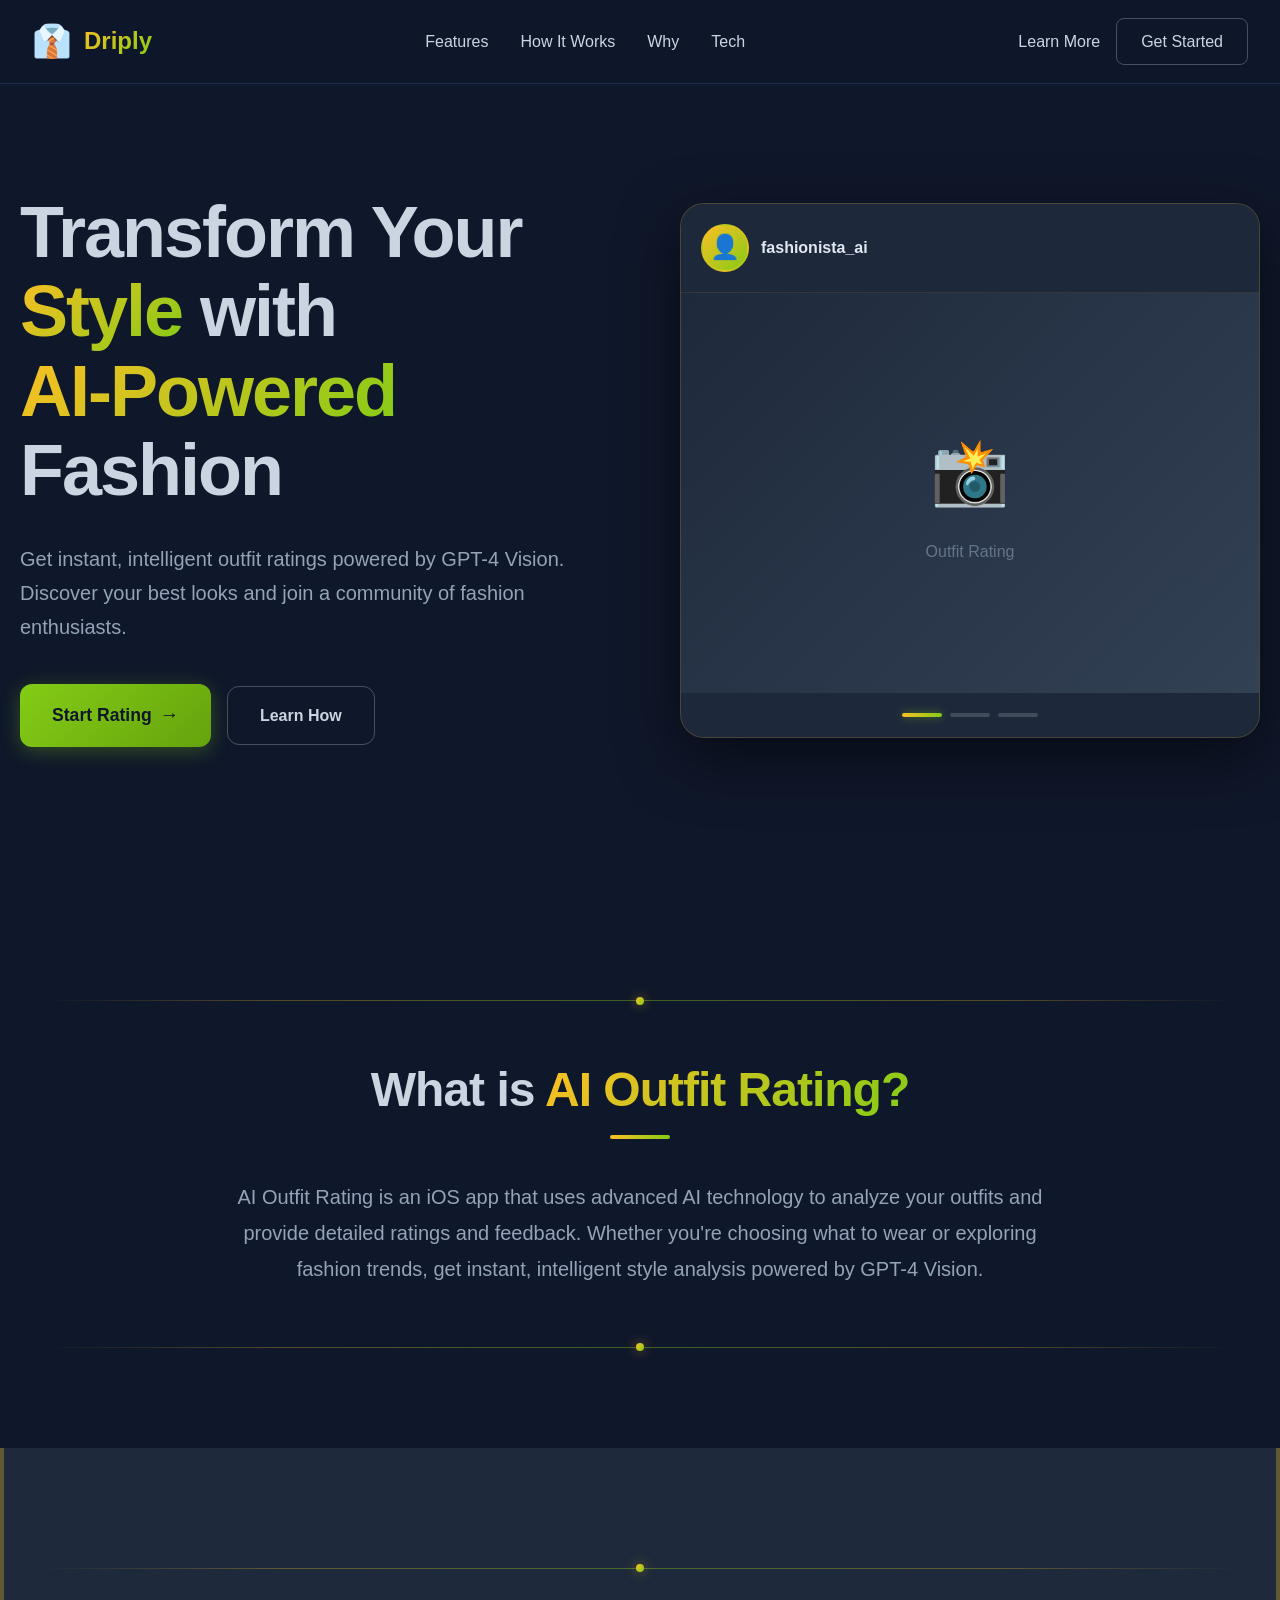
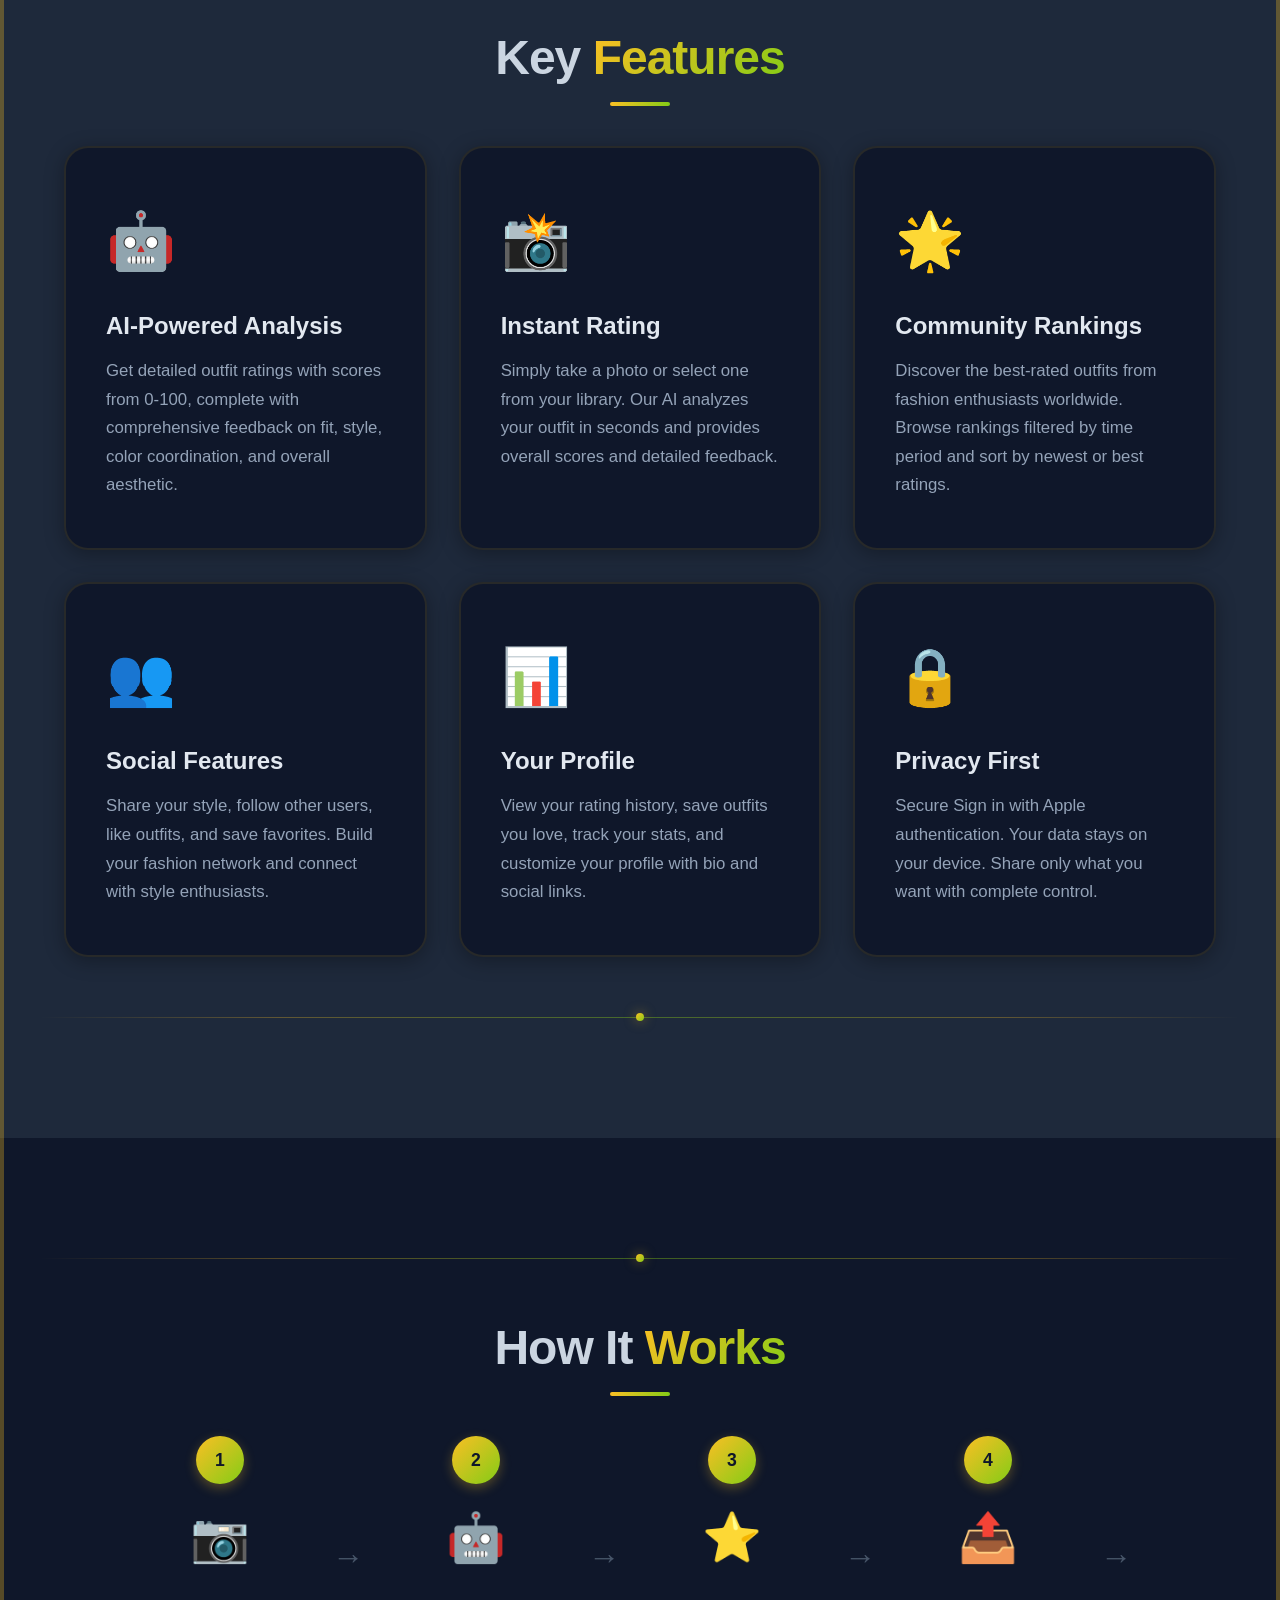
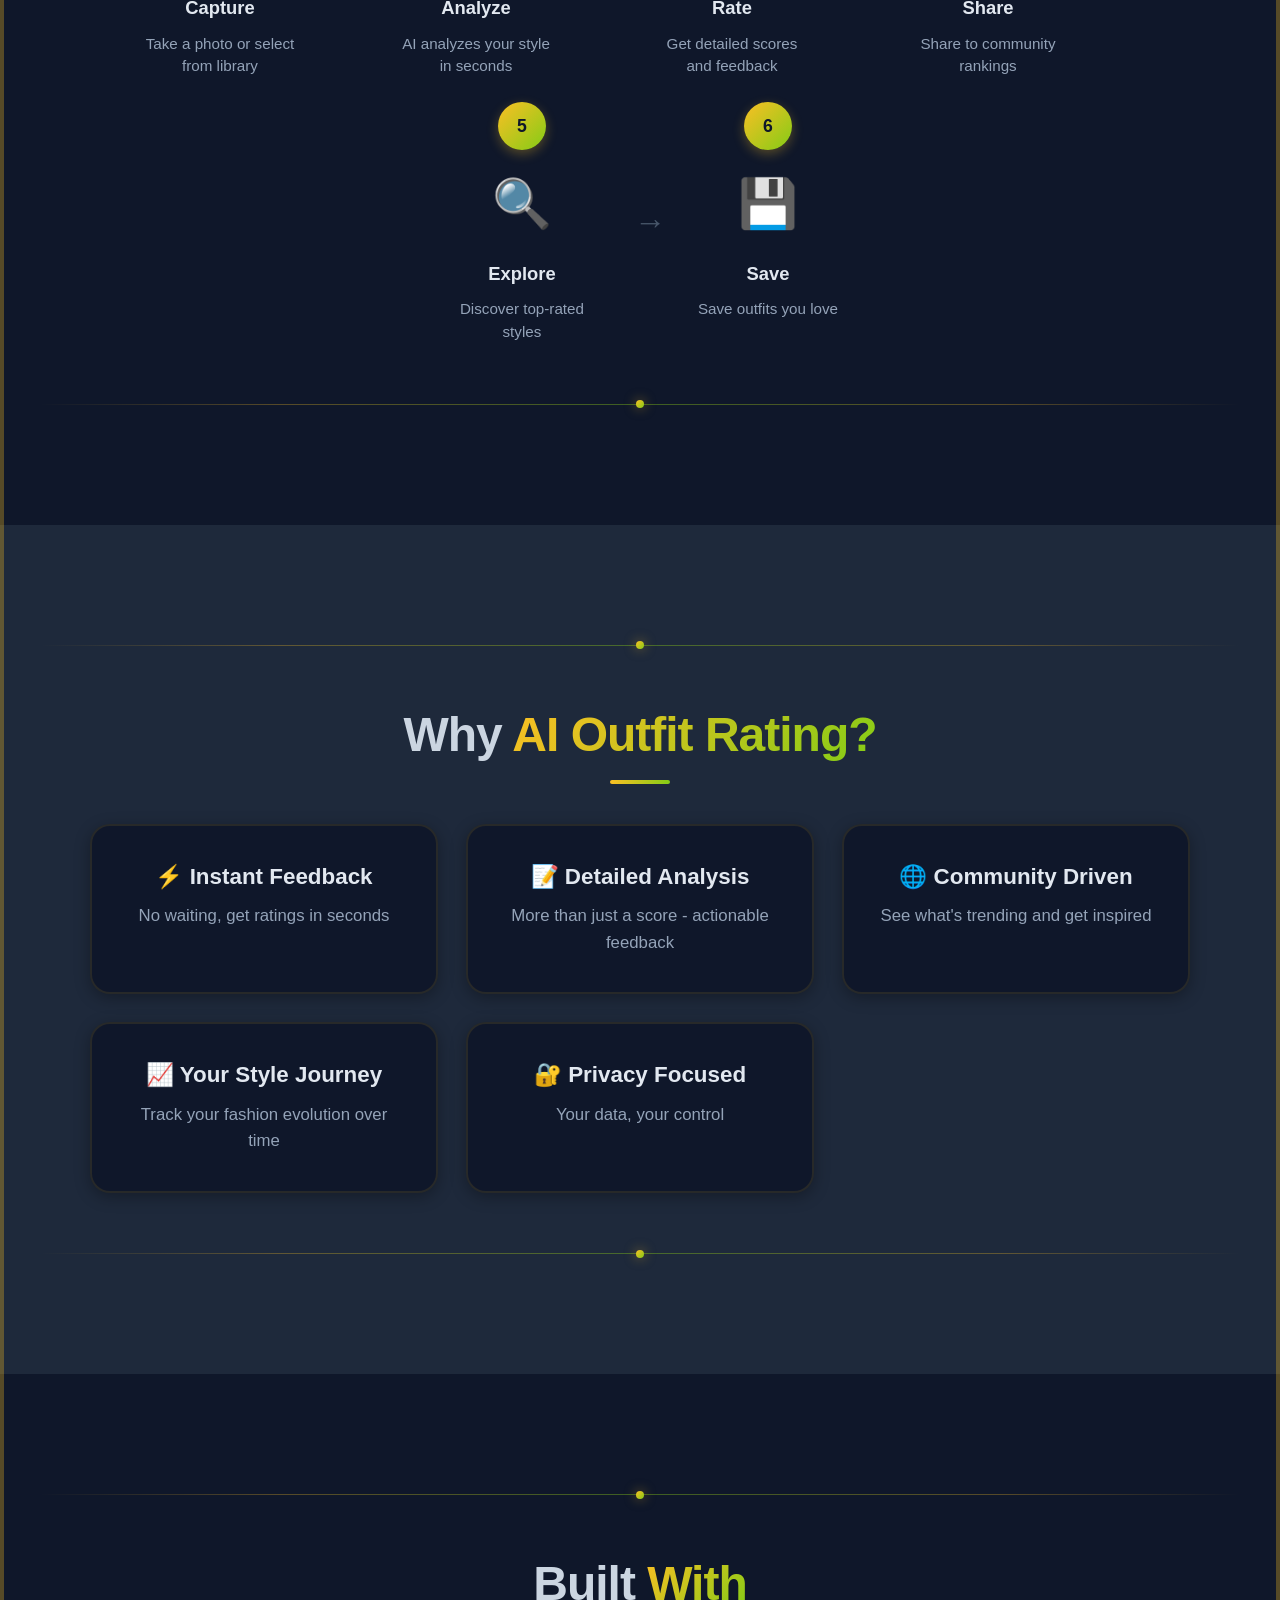
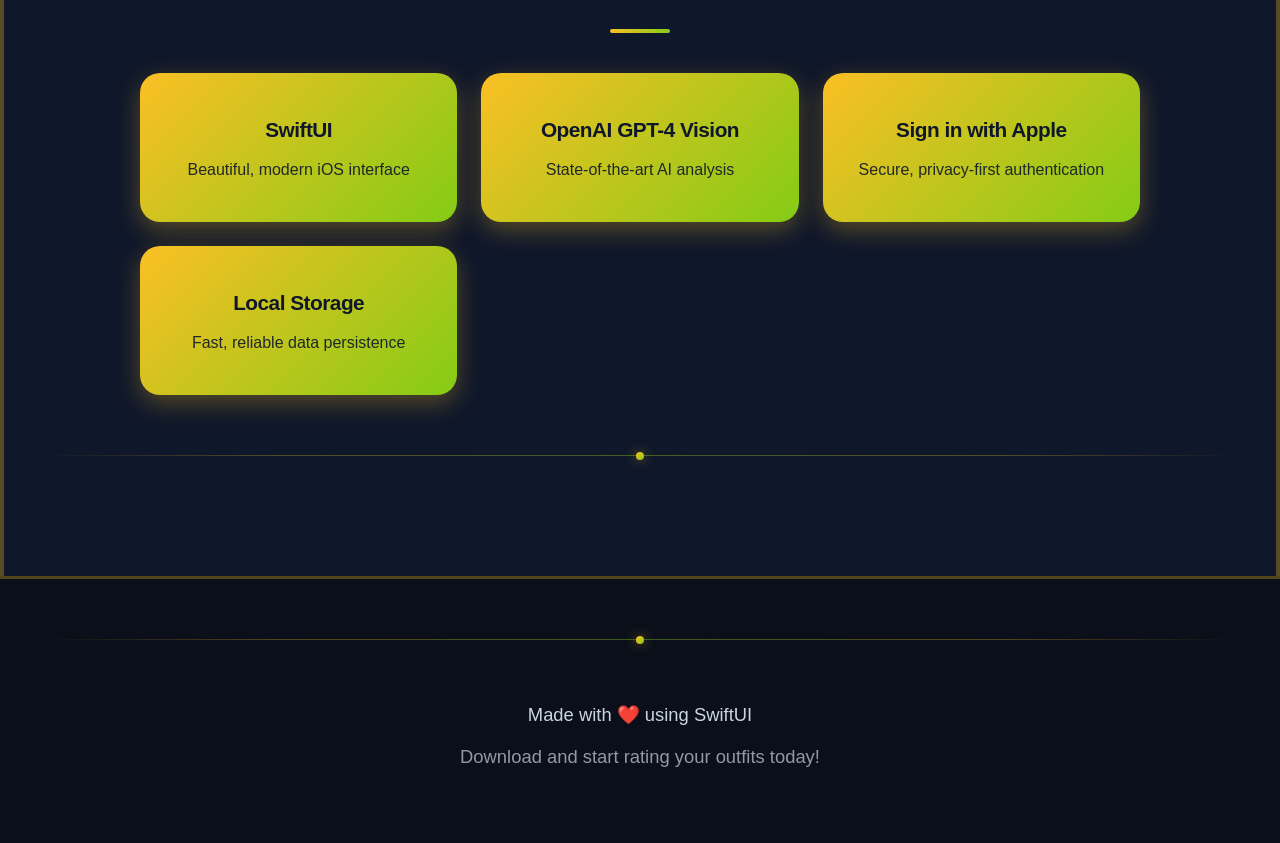
==== commit fe9e9bac: "Redesign with dark theme inspired by modern NFT platforms" ====
--- a/index.html
+++ b/index.html
@@ -8,26 +8,80 @@
     <link rel="stylesheet" href="styles.css">
 </head>
 <body>
+    <!-- Navigation -->
+    <nav class="navbar">
+        <div class="nav-container">
+            <div class="logo">
+                <span class="logo-icon">👔</span>
+                <span class="logo-text">Driply</span>
+            </div>
+            <div class="nav-links">
+                <a href="#features">Features</a>
+                <a href="#how-it-works">How It Works</a>
+                <a href="#why">Why</a>
+                <a href="#tech">Tech</a>
+            </div>
+            <div class="nav-actions">
+                <a href="#" class="nav-link">Learn More</a>
+                <a href="#" class="nav-button">Get Started</a>
+            </div>
+        </div>
+    </nav>
+
     <!-- Hero Section -->
     <section class="hero">
-        <div class="container">
+        <div class="hero-container">
             <div class="hero-content">
-                <h1 class="hero-title">👔 AI Outfit Rating</h1>
-                <p class="hero-subtitle">Get instant AI-powered outfit ratings and discover the best styles. Transform your fashion choices with intelligent style analysis.</p>
-                <div class="badges">
-                    <span class="badge">iOS App</span>
-                    <span class="badge">AI-Powered</span>
-                    <span class="badge">SwiftUI</span>
+                <h1 class="hero-title">
+                    <span class="text-normal">Transform Your</span><br>
+                    <span class="text-accent">Style</span>
+                    <span class="text-normal">with</span><br>
+                    <span class="text-accent">AI-Powered</span>
+                    <span class="text-normal">Fashion</span>
+                </h1>
+                <p class="hero-subtitle">
+                    Get instant, intelligent outfit ratings powered by GPT-4 Vision. Discover your best looks and join a community of fashion enthusiasts.
+                </p>
+                <div class="hero-cta">
+                    <a href="#" class="cta-primary">
+                        Start Rating
+                        <span class="cta-icon">→</span>
+                    </a>
+                    <a href="#how-it-works" class="cta-secondary">Learn How</a>
+                </div>
+            </div>
+            <div class="hero-visual">
+                <div class="visual-card">
+                    <div class="card-header">
+                        <div class="card-profile">
+                            <div class="profile-avatar">👤</div>
+                            <span class="profile-name">fashionista_ai</span>
+                        </div>
+                    </div>
+                    <div class="card-image">
+                        <div class="image-placeholder">
+                            <span class="image-icon">📸</span>
+                            <p>Outfit Rating</p>
+                        </div>
+                    </div>
+                    <div class="card-indicators">
+                        <span class="indicator active"></span>
+                        <span class="indicator"></span>
+                        <span class="indicator"></span>
+                    </div>
                 </div>
             </div>
         </div>
     </section>
 
     <!-- What is Section -->
-    <section class="section section-animate" data-animate="fade-up">
-        <div class="section-border-top"></div>
-        <div class="container">
-            <h2 class="section-title">What is AI Outfit Rating?</h2>
+    <section class="section section-animate" id="features">
+        <div class="section-border-top"></div>
+        <div class="container">
+            <h2 class="section-title">
+                <span class="text-normal">What is</span>
+                <span class="text-accent">AI Outfit Rating?</span>
+            </h2>
             <p class="section-text">
                 AI Outfit Rating is an iOS app that uses advanced AI technology to analyze your outfits and provide detailed ratings and feedback. Whether you're choosing what to wear or exploring fashion trends, get instant, intelligent style analysis powered by GPT-4 Vision.
             </p>
@@ -36,51 +90,43 @@
     </section>
 
     <!-- Features Section -->
-    <section class="section features-section section-animate" data-animate="fade-up">
-        <div class="section-border-top"></div>
-        <div class="container">
-            <h2 class="section-title">Key Features</h2>
+    <section class="section features-section section-animate">
+        <div class="section-border-top"></div>
+        <div class="container">
+            <h2 class="section-title">
+                <span class="text-normal">Key</span>
+                <span class="text-accent">Features</span>
+            </h2>
             <div class="features-grid">
-                <!-- Feature 1 -->
                 <div class="feature-card card-animate">
                     <div class="feature-icon">🤖</div>
                     <h3 class="feature-title">AI-Powered Analysis</h3>
-                    <p class="feature-text">Get detailed outfit ratings with scores from 0-100, complete with comprehensive feedback on fit, style, color coordination, and overall aesthetic. Powered by OpenAI's GPT-4 Vision.</p>
-                </div>
-
-                <!-- Feature 2 -->
+                    <p class="feature-text">Get detailed outfit ratings with scores from 0-100, complete with comprehensive feedback on fit, style, color coordination, and overall aesthetic.</p>
+                </div>
                 <div class="feature-card card-animate">
                     <div class="feature-icon">📸</div>
                     <h3 class="feature-title">Instant Rating</h3>
-                    <p class="feature-text">Simply take a photo or select one from your library. Our AI analyzes your outfit in seconds and provides overall scores, category breakdowns, and detailed feedback.</p>
-                </div>
-
-                <!-- Feature 3 -->
+                    <p class="feature-text">Simply take a photo or select one from your library. Our AI analyzes your outfit in seconds and provides overall scores and detailed feedback.</p>
+                </div>
                 <div class="feature-card card-animate">
                     <div class="feature-icon">🌟</div>
                     <h3 class="feature-title">Community Rankings</h3>
-                    <p class="feature-text">Discover the best-rated outfits from fashion enthusiasts worldwide. Browse rankings filtered by time period, search by user or style, and sort by newest or best ratings.</p>
-                </div>
-
-                <!-- Feature 4 -->
+                    <p class="feature-text">Discover the best-rated outfits from fashion enthusiasts worldwide. Browse rankings filtered by time period and sort by newest or best ratings.</p>
+                </div>
                 <div class="feature-card card-animate">
                     <div class="feature-icon">👥</div>
                     <h3 class="feature-title">Social Features</h3>
                     <p class="feature-text">Share your style, follow other users, like outfits, and save favorites. Build your fashion network and connect with style enthusiasts.</p>
                 </div>
-
-                <!-- Feature 5 -->
                 <div class="feature-card card-animate">
                     <div class="feature-icon">📊</div>
                     <h3 class="feature-title">Your Profile</h3>
-                    <p class="feature-text">View your rating history, save outfits you love, track your stats (followers, following, likes), and customize your profile with bio and social links.</p>
-                </div>
-
-                <!-- Feature 6 -->
+                    <p class="feature-text">View your rating history, save outfits you love, track your stats, and customize your profile with bio and social links.</p>
+                </div>
                 <div class="feature-card card-animate">
                     <div class="feature-icon">🔒</div>
                     <h3 class="feature-title">Privacy First</h3>
-                    <p class="feature-text">Secure Sign in with Apple authentication. Your data stays on your device. Share only what you want with complete control over your privacy.</p>
+                    <p class="feature-text">Secure Sign in with Apple authentication. Your data stays on your device. Share only what you want with complete control.</p>
                 </div>
             </div>
         </div>
@@ -88,23 +134,26 @@
     </section>
 
     <!-- How It Works Section -->
-    <section class="section how-it-works-section section-animate" data-animate="fade-up">
-        <div class="section-border-top"></div>
-        <div class="container">
-            <h2 class="section-title">How It Works</h2>
+    <section class="section how-it-works-section section-animate" id="how-it-works">
+        <div class="section-border-top"></div>
+        <div class="container">
+            <h2 class="section-title">
+                <span class="text-normal">How It</span>
+                <span class="text-accent">Works</span>
+            </h2>
             <div class="steps">
                 <div class="step step-animate">
                     <div class="step-number">1</div>
                     <div class="step-icon">📷</div>
                     <h3 class="step-title">Capture</h3>
-                    <p class="step-text">Take a photo of your outfit or select from your library</p>
+                    <p class="step-text">Take a photo or select from library</p>
                 </div>
                 <div class="step-arrow">→</div>
                 <div class="step step-animate">
                     <div class="step-number">2</div>
                     <div class="step-icon">🤖</div>
                     <h3 class="step-title">Analyze</h3>
-                    <p class="step-text">Our AI analyzes your style in seconds</p>
+                    <p class="step-text">AI analyzes your style in seconds</p>
                 </div>
                 <div class="step-arrow">→</div>
                 <div class="step step-animate">
@@ -118,21 +167,21 @@
                     <div class="step-number">4</div>
                     <div class="step-icon">📤</div>
                     <h3 class="step-title">Share</h3>
-                    <p class="step-text">Share your outfit to the community rankings</p>
+                    <p class="step-text">Share to community rankings</p>
                 </div>
                 <div class="step-arrow">→</div>
                 <div class="step step-animate">
                     <div class="step-number">5</div>
                     <div class="step-icon">🔍</div>
                     <h3 class="step-title">Explore</h3>
-                    <p class="step-text">Discover top-rated styles from others</p>
+                    <p class="step-text">Discover top-rated styles</p>
                 </div>
                 <div class="step-arrow">→</div>
                 <div class="step step-animate">
                     <div class="step-number">6</div>
                     <div class="step-icon">💾</div>
                     <h3 class="step-title">Save</h3>
-                    <p class="step-text">Save outfits you love to your collection</p>
+                    <p class="step-text">Save outfits you love</p>
                 </div>
             </div>
         </div>
@@ -140,10 +189,13 @@
     </section>
 
     <!-- Why Section -->
-    <section class="section why-section section-animate" data-animate="fade-up">
-        <div class="section-border-top"></div>
-        <div class="container">
-            <h2 class="section-title">Why AI Outfit Rating?</h2>
+    <section class="section why-section section-animate" id="why">
+        <div class="section-border-top"></div>
+        <div class="container">
+            <h2 class="section-title">
+                <span class="text-normal">Why</span>
+                <span class="text-accent">AI Outfit Rating?</span>
+            </h2>
             <div class="why-grid">
                 <div class="why-item card-animate">
                     <h3>⚡ Instant Feedback</h3>
@@ -151,7 +203,7 @@
                 </div>
                 <div class="why-item card-animate">
                     <h3>📝 Detailed Analysis</h3>
-                    <p>More than just a score - get actionable feedback</p>
+                    <p>More than just a score - actionable feedback</p>
                 </div>
                 <div class="why-item card-animate">
                     <h3>🌐 Community Driven</h3>
@@ -171,10 +223,13 @@
     </section>
 
     <!-- Tech Stack Section -->
-    <section class="section tech-section section-animate" data-animate="fade-up">
-        <div class="section-border-top"></div>
-        <div class="container">
-            <h2 class="section-title">Built With</h2>
+    <section class="section tech-section section-animate" id="tech">
+        <div class="section-border-top"></div>
+        <div class="container">
+            <h2 class="section-title">
+                <span class="text-normal">Built</span>
+                <span class="text-accent">With</span>
+            </h2>
             <div class="tech-grid">
                 <div class="tech-item card-animate">
                     <strong>SwiftUI</strong>
--- a/styles.css
+++ b/styles.css
@@ -12,8 +12,8 @@
 body {
     font-family: -apple-system, BlinkMacSystemFont, 'Segoe UI', Roboto, 'Helvetica Neue', Arial, sans-serif;
     line-height: 1.6;
-    color: #1a202c;
-    background-color: #ffffff;
+    color: #e2e8f0;
+    background-color: #0f172a;
     overflow-x: hidden;
 }
 
@@ -21,6 +21,96 @@
     max-width: 1200px;
     margin: 0 auto;
     padding: 0 24px;
+}
+
+/* Navigation */
+.navbar {
+    position: fixed;
+    top: 0;
+    left: 0;
+    right: 0;
+    background: rgba(15, 23, 42, 0.95);
+    backdrop-filter: blur(10px);
+    border-bottom: 1px solid rgba(102, 126, 234, 0.2);
+    z-index: 1000;
+    padding: 16px 0;
+}
+
+.nav-container {
+    max-width: 1400px;
+    margin: 0 auto;
+    padding: 0 32px;
+    display: flex;
+    align-items: center;
+    justify-content: space-between;
+}
+
+.logo {
+    display: flex;
+    align-items: center;
+    gap: 12px;
+    font-size: 1.5rem;
+    font-weight: 700;
+    color: #fbbf24;
+}
+
+.logo-icon {
+    font-size: 2rem;
+}
+
+.logo-text {
+    background: linear-gradient(135deg, #fbbf24, #84cc16);
+    -webkit-background-clip: text;
+    -webkit-text-fill-color: transparent;
+    background-clip: text;
+}
+
+.nav-links {
+    display: flex;
+    gap: 32px;
+}
+
+.nav-links a {
+    color: #cbd5e1;
+    text-decoration: none;
+    font-weight: 500;
+    transition: color 0.3s ease;
+}
+
+.nav-links a:hover {
+    color: #fbbf24;
+}
+
+.nav-actions {
+    display: flex;
+    align-items: center;
+    gap: 16px;
+}
+
+.nav-link {
+    color: #cbd5e1;
+    text-decoration: none;
+    font-weight: 500;
+    transition: color 0.3s ease;
+}
+
+.nav-link:hover {
+    color: #fbbf24;
+}
+
+.nav-button {
+    padding: 10px 24px;
+    border: 1px solid rgba(203, 213, 225, 0.3);
+    border-radius: 8px;
+    color: #cbd5e1;
+    text-decoration: none;
+    font-weight: 500;
+    transition: all 0.3s ease;
+}
+
+.nav-button:hover {
+    border-color: #84cc16;
+    color: #84cc16;
 }
 
 /* Section Borders */
@@ -29,9 +119,9 @@
     height: 1px;
     background: linear-gradient(90deg, 
         transparent 0%, 
-        rgba(102, 126, 234, 0.2) 20%, 
-        rgba(102, 126, 234, 0.4) 50%, 
-        rgba(102, 126, 234, 0.2) 80%, 
+        rgba(251, 191, 36, 0.3) 20%, 
+        rgba(132, 204, 22, 0.4) 50%, 
+        rgba(251, 191, 36, 0.3) 80%, 
         transparent 100%);
     margin: 0 auto;
     max-width: 1200px;
@@ -67,46 +157,193 @@
     transform: translate(-50%, -50%);
     width: 8px;
     height: 8px;
-    background: linear-gradient(135deg, #667eea, #764ba2);
+    background: linear-gradient(135deg, #fbbf24, #84cc16);
     border-radius: 50%;
-    box-shadow: 0 0 12px rgba(102, 126, 234, 0.5);
+    box-shadow: 0 0 12px rgba(251, 191, 36, 0.5);
 }
 
 /* Hero Section */
 .hero {
-    background: linear-gradient(135deg, #667eea 0%, #764ba2 50%, #f093fb 100%);
-    background-size: 200% 200%;
-    animation: gradientShift 15s ease infinite;
-    color: white;
-    padding: 120px 20px 100px;
+    background: #0f172a;
+    color: #e2e8f0;
+    padding: 140px 20px 100px;
+    min-height: 100vh;
+    display: flex;
+    align-items: center;
+}
+
+.hero-container {
+    max-width: 1400px;
+    margin: 0 auto;
+    display: grid;
+    grid-template-columns: 1fr 1fr;
+    gap: 80px;
+    align-items: center;
+}
+
+.hero-content {
+    animation: fadeInUp 0.8s ease-out;
+}
+
+.hero-title {
+    font-size: 4.5rem;
+    font-weight: 800;
+    line-height: 1.1;
+    margin-bottom: 32px;
+    letter-spacing: -2px;
+}
+
+.text-normal {
+    color: #cbd5e1;
+}
+
+.text-accent {
+    background: linear-gradient(135deg, #fbbf24, #84cc16);
+    -webkit-background-clip: text;
+    -webkit-text-fill-color: transparent;
+    background-clip: text;
+}
+
+.hero-subtitle {
+    font-size: 1.25rem;
+    color: #94a3b8;
+    margin-bottom: 40px;
+    line-height: 1.7;
+    max-width: 550px;
+}
+
+.hero-cta {
+    display: flex;
+    gap: 16px;
+    align-items: center;
+}
+
+.cta-primary {
+    background: linear-gradient(135deg, #84cc16, #65a30d);
+    color: #0f172a;
+    padding: 16px 32px;
+    border-radius: 12px;
+    text-decoration: none;
+    font-weight: 700;
+    font-size: 1.1rem;
+    display: inline-flex;
+    align-items: center;
+    gap: 8px;
+    transition: all 0.3s ease;
+    box-shadow: 0 4px 20px rgba(132, 204, 22, 0.3);
+}
+
+.cta-primary:hover {
+    transform: translateY(-2px);
+    box-shadow: 0 8px 30px rgba(132, 204, 22, 0.4);
+}
+
+.cta-icon {
+    font-size: 1.2rem;
+    transition: transform 0.3s ease;
+}
+
+.cta-primary:hover .cta-icon {
+    transform: translateX(4px);
+}
+
+.cta-secondary {
+    padding: 16px 32px;
+    border: 1px solid rgba(203, 213, 225, 0.3);
+    border-radius: 12px;
+    color: #cbd5e1;
+    text-decoration: none;
+    font-weight: 600;
+    transition: all 0.3s ease;
+}
+
+.cta-secondary:hover {
+    border-color: #84cc16;
+    color: #84cc16;
+}
+
+/* Hero Visual Card */
+.hero-visual {
+    animation: fadeInUp 0.8s ease-out 0.2s both;
+}
+
+.visual-card {
+    background: #1e293b;
+    border-radius: 24px;
+    overflow: hidden;
+    border: 1px solid rgba(251, 191, 36, 0.2);
+    box-shadow: 0 20px 60px rgba(0, 0, 0, 0.5);
+}
+
+.card-header {
+    padding: 20px;
+    background: rgba(30, 41, 59, 0.8);
+    border-bottom: 1px solid rgba(251, 191, 36, 0.1);
+}
+
+.card-profile {
+    display: flex;
+    align-items: center;
+    gap: 12px;
+}
+
+.profile-avatar {
+    width: 48px;
+    height: 48px;
+    border-radius: 50%;
+    background: linear-gradient(135deg, #fbbf24, #84cc16);
+    display: flex;
+    align-items: center;
+    justify-content: center;
+    font-size: 1.5rem;
+    border: 2px solid rgba(251, 191, 36, 0.3);
+}
+
+.profile-name {
+    color: #e2e8f0;
+    font-weight: 600;
+    font-size: 1rem;
+}
+
+.card-image {
+    height: 400px;
+    background: linear-gradient(135deg, #1e293b, #334155);
+    display: flex;
+    align-items: center;
+    justify-content: center;
+    position: relative;
+}
+
+.image-placeholder {
     text-align: center;
-    position: relative;
-    overflow: hidden;
-    border-bottom: 3px solid rgba(255, 255, 255, 0.2);
-}
-
-.hero::before {
-    content: '';
-    position: absolute;
-    top: 0;
-    left: 0;
-    right: 0;
-    bottom: 0;
-    background: radial-gradient(circle at 30% 50%, rgba(255, 255, 255, 0.1) 0%, transparent 50%);
-    pointer-events: none;
-}
-
-@keyframes gradientShift {
-    0%, 100% { background-position: 0% 50%; }
-    50% { background-position: 100% 50%; }
-}
-
-.hero-content {
-    max-width: 900px;
-    margin: 0 auto;
-    position: relative;
-    z-index: 1;
-    animation: fadeInUp 0.8s ease-out;
+    color: #64748b;
+}
+
+.image-icon {
+    font-size: 4rem;
+    display: block;
+    margin-bottom: 16px;
+}
+
+.card-indicators {
+    display: flex;
+    gap: 8px;
+    justify-content: center;
+    padding: 20px;
+    background: rgba(30, 41, 59, 0.8);
+}
+
+.indicator {
+    width: 40px;
+    height: 4px;
+    background: rgba(203, 213, 225, 0.2);
+    border-radius: 2px;
+    transition: all 0.3s ease;
+}
+
+.indicator.active {
+    background: linear-gradient(90deg, #fbbf24, #84cc16);
+    box-shadow: 0 0 8px rgba(132, 204, 22, 0.5);
 }
 
 @keyframes fadeInUp {
@@ -118,50 +355,6 @@
         opacity: 1;
         transform: translateY(0);
     }
-}
-
-.hero-title {
-    font-size: 4rem;
-    font-weight: 800;
-    margin-bottom: 24px;
-    letter-spacing: -2px;
-    line-height: 1.1;
-    text-shadow: 0 2px 20px rgba(0, 0, 0, 0.2);
-}
-
-.hero-subtitle {
-    font-size: 1.5rem;
-    margin-bottom: 40px;
-    opacity: 0.95;
-    font-weight: 400;
-    line-height: 1.6;
-    max-width: 700px;
-    margin-left: auto;
-    margin-right: auto;
-}
-
-.badges {
-    display: flex;
-    gap: 12px;
-    justify-content: center;
-    flex-wrap: wrap;
-    margin-top: 32px;
-}
-
-.badge {
-    background: rgba(255, 255, 255, 0.25);
-    backdrop-filter: blur(10px);
-    padding: 10px 20px;
-    border-radius: 50px;
-    font-size: 0.95rem;
-    font-weight: 600;
-    border: 1px solid rgba(255, 255, 255, 0.3);
-    transition: all 0.3s ease;
-}
-
-.badge:hover {
-    background: rgba(255, 255, 255, 0.35);
-    transform: translateY(-2px);
 }
 
 /* Section Styles */
@@ -182,11 +375,10 @@
 }
 
 .section-title {
-    font-size: 2.75rem;
+    font-size: 3rem;
     font-weight: 800;
     text-align: center;
     margin-bottom: 60px;
-    color: #1a202c;
     letter-spacing: -1px;
     line-height: 1.2;
     position: relative;
@@ -200,7 +392,7 @@
     transform: translateX(-50%);
     width: 60px;
     height: 4px;
-    background: linear-gradient(90deg, #667eea, #764ba2);
+    background: linear-gradient(90deg, #fbbf24, #84cc16);
     border-radius: 2px;
     animation: titleUnderline 0.8s ease-out 0.3s both;
 }
@@ -221,14 +413,14 @@
     text-align: center;
     max-width: 850px;
     margin: 0 auto;
-    color: #4a5568;
+    color: #94a3b8;
     line-height: 1.8;
     font-weight: 400;
 }
 
 /* Features Section */
 .features-section {
-    background: linear-gradient(to bottom, #ffffff 0%, #f7fafc 100%);
+    background: #1e293b;
     padding: 120px 20px;
     border-left: 4px solid transparent;
     border-right: 4px solid transparent;
@@ -236,8 +428,8 @@
 }
 
 .features-section.animate {
-    border-left-color: rgba(102, 126, 234, 0.3);
-    border-right-color: rgba(102, 126, 234, 0.3);
+    border-left-color: rgba(251, 191, 36, 0.3);
+    border-right-color: rgba(251, 191, 36, 0.3);
 }
 
 .features-grid {
@@ -248,12 +440,12 @@
 }
 
 .feature-card {
-    background: white;
+    background: #0f172a;
     padding: 48px 40px;
     border-radius: 24px;
-    box-shadow: 0 4px 20px rgba(0, 0, 0, 0.08);
+    box-shadow: 0 4px 20px rgba(0, 0, 0, 0.3);
     transition: all 0.4s cubic-bezier(0.4, 0, 0.2, 1);
-    border: 2px solid rgba(102, 126, 234, 0.1);
+    border: 2px solid rgba(251, 191, 36, 0.1);
     position: relative;
     overflow: hidden;
     opacity: 0;
@@ -272,15 +464,15 @@
     left: 0;
     right: 0;
     height: 4px;
-    background: linear-gradient(90deg, #667eea, #764ba2);
+    background: linear-gradient(90deg, #fbbf24, #84cc16);
     transform: scaleX(0);
     transition: transform 0.4s ease;
 }
 
 .feature-card:hover {
     transform: translateY(-8px);
-    box-shadow: 0 20px 40px rgba(102, 126, 234, 0.15);
-    border-color: rgba(102, 126, 234, 0.3);
+    box-shadow: 0 20px 40px rgba(251, 191, 36, 0.2);
+    border-color: rgba(251, 191, 36, 0.4);
 }
 
 .feature-card:hover::before {
@@ -302,19 +494,19 @@
     font-size: 1.5rem;
     font-weight: 700;
     margin-bottom: 16px;
-    color: #1a202c;
+    color: #e2e8f0;
     line-height: 1.3;
 }
 
 .feature-text {
-    color: #4a5568;
+    color: #94a3b8;
     line-height: 1.7;
     font-size: 1.05rem;
 }
 
 /* How It Works Section */
 .how-it-works-section {
-    background: white;
+    background: #0f172a;
     padding: 120px 20px;
     border-left: 4px solid transparent;
     border-right: 4px solid transparent;
@@ -322,8 +514,8 @@
 }
 
 .how-it-works-section.animate {
-    border-left-color: rgba(102, 126, 234, 0.3);
-    border-right-color: rgba(102, 126, 234, 0.3);
+    border-left-color: rgba(251, 191, 36, 0.3);
+    border-right-color: rgba(251, 191, 36, 0.3);
 }
 
 .steps {
@@ -359,13 +551,13 @@
     justify-content: center;
     width: 48px;
     height: 48px;
-    background: linear-gradient(135deg, #667eea 0%, #764ba2 100%);
-    color: white;
+    background: linear-gradient(135deg, #fbbf24, #84cc16);
+    color: #0f172a;
     border-radius: 50%;
     font-weight: 700;
     font-size: 1.1rem;
     margin-bottom: 16px;
-    box-shadow: 0 4px 12px rgba(102, 126, 234, 0.3);
+    box-shadow: 0 4px 12px rgba(251, 191, 36, 0.3);
     transition: transform 0.3s ease;
 }
 
@@ -388,18 +580,18 @@
     font-size: 1.15rem;
     font-weight: 700;
     margin-bottom: 10px;
-    color: #1a202c;
+    color: #e2e8f0;
 }
 
 .step-text {
     font-size: 0.95rem;
-    color: #718096;
+    color: #94a3b8;
     line-height: 1.5;
 }
 
 .step-arrow {
     font-size: 2rem;
-    color: #cbd5e0;
+    color: #475569;
     font-weight: 300;
     align-self: center;
     margin: 0 8px;
@@ -408,12 +600,12 @@
 
 .step-arrow:hover {
     transform: scale(1.2);
-    color: #667eea;
+    color: #fbbf24;
 }
 
 /* Why Section */
 .why-section {
-    background: linear-gradient(to bottom, #f7fafc 0%, #ffffff 100%);
+    background: #1e293b;
     padding: 120px 20px;
     border-left: 4px solid transparent;
     border-right: 4px solid transparent;
@@ -421,8 +613,8 @@
 }
 
 .why-section.animate {
-    border-left-color: rgba(102, 126, 234, 0.3);
-    border-right-color: rgba(102, 126, 234, 0.3);
+    border-left-color: rgba(251, 191, 36, 0.3);
+    border-right-color: rgba(251, 191, 36, 0.3);
 }
 
 .why-grid {
@@ -436,13 +628,13 @@
 }
 
 .why-item {
-    background: white;
+    background: #0f172a;
     padding: 36px 32px;
     border-radius: 20px;
     text-align: center;
-    box-shadow: 0 4px 16px rgba(0, 0, 0, 0.06);
+    box-shadow: 0 4px 16px rgba(0, 0, 0, 0.3);
     transition: all 0.3s ease;
-    border: 2px solid rgba(102, 126, 234, 0.1);
+    border: 2px solid rgba(251, 191, 36, 0.1);
     opacity: 0;
     transform: translateY(30px);
 }
@@ -454,27 +646,27 @@
 
 .why-item:hover {
     transform: translateY(-6px);
-    box-shadow: 0 12px 28px rgba(102, 126, 234, 0.12);
-    border-color: rgba(102, 126, 234, 0.3);
+    box-shadow: 0 12px 28px rgba(251, 191, 36, 0.2);
+    border-color: rgba(251, 191, 36, 0.4);
 }
 
 .why-item h3 {
     font-size: 1.4rem;
     font-weight: 700;
     margin-bottom: 12px;
-    color: #1a202c;
+    color: #e2e8f0;
     line-height: 1.3;
 }
 
 .why-item p {
-    color: #718096;
+    color: #94a3b8;
     font-size: 1.05rem;
     line-height: 1.6;
 }
 
 /* Tech Stack Section */
 .tech-section {
-    background: white;
+    background: #0f172a;
     padding: 120px 20px;
     border-left: 4px solid transparent;
     border-right: 4px solid transparent;
@@ -482,8 +674,8 @@
 }
 
 .tech-section.animate {
-    border-left-color: rgba(102, 126, 234, 0.3);
-    border-right-color: rgba(102, 126, 234, 0.3);
+    border-left-color: rgba(251, 191, 36, 0.3);
+    border-right-color: rgba(251, 191, 36, 0.3);
 }
 
 .tech-grid {
@@ -497,13 +689,13 @@
 }
 
 .tech-item {
-    background: linear-gradient(135deg, #667eea 0%, #764ba2 100%);
-    color: white;
+    background: linear-gradient(135deg, #fbbf24, #84cc16);
+    color: #0f172a;
     padding: 40px 32px;
     border-radius: 20px;
     text-align: center;
     transition: all 0.3s ease;
-    box-shadow: 0 8px 24px rgba(102, 126, 234, 0.2);
+    box-shadow: 0 8px 24px rgba(251, 191, 36, 0.3);
     opacity: 0;
     transform: translateY(30px) scale(0.95);
 }
@@ -515,7 +707,7 @@
 
 .tech-item:hover {
     transform: translateY(-6px) scale(1.02);
-    box-shadow: 0 16px 40px rgba(102, 126, 234, 0.3);
+    box-shadow: 0 16px 40px rgba(251, 191, 36, 0.4);
 }
 
 .tech-item strong {
@@ -529,17 +721,17 @@
 .tech-item span {
     display: block;
     font-size: 1rem;
-    opacity: 0.95;
+    opacity: 0.9;
     line-height: 1.5;
 }
 
 /* Footer */
 .footer {
-    background: linear-gradient(135deg, #1a202c 0%, #2d3748 100%);
-    color: white;
+    background: #0a0f1a;
+    color: #cbd5e1;
     padding: 60px 20px;
     text-align: center;
-    border-top: 3px solid rgba(102, 126, 234, 0.3);
+    border-top: 3px solid rgba(251, 191, 36, 0.3);
 }
 
 .footer p {
@@ -549,19 +741,24 @@
 }
 
 .footer-subtext {
-    opacity: 0.85;
+    opacity: 0.7;
     font-size: 1rem;
     font-weight: 400;
 }
 
 /* Responsive Design */
 @media (max-width: 968px) {
+    .hero-container {
+        grid-template-columns: 1fr;
+        gap: 60px;
+    }
+
     .hero-title {
         font-size: 3rem;
     }
 
-    .hero-subtitle {
-        font-size: 1.3rem;
+    .nav-links {
+        display: none;
     }
 
     .section-title {
@@ -581,26 +778,19 @@
         transform: rotate(90deg);
         margin: 16px 0;
     }
-
-    .section-border-top,
-    .section-border-bottom {
-        margin-left: 24px;
-        margin-right: 24px;
-    }
 }
 
 @media (max-width: 768px) {
     .hero {
-        padding: 80px 20px 60px;
+        padding: 120px 20px 60px;
     }
 
     .hero-title {
         font-size: 2.5rem;
-        letter-spacing: -1px;
     }
 
     .hero-subtitle {
-        font-size: 1.15rem;
+        font-size: 1.1rem;
     }
 
     .section {
@@ -609,11 +799,6 @@
 
     .section-title {
         font-size: 2rem;
-        margin-bottom: 40px;
-    }
-
-    .section-text {
-        font-size: 1.1rem;
     }
 
     .features-section,
@@ -627,52 +812,14 @@
 
     .features-grid {
         grid-template-columns: 1fr;
-        gap: 24px;
-    }
-
-    .feature-card {
-        padding: 36px 28px;
     }
 
     .steps {
         flex-direction: column;
-        align-items: center;
-    }
-
-    .step {
-        max-width: 200px;
     }
 
     .why-grid,
     .tech-grid {
         grid-template-columns: 1fr;
-        gap: 20px;
-    }
-}
-
-@media (max-width: 480px) {
-    .hero-title {
-        font-size: 2rem;
-    }
-
-    .hero-subtitle {
-        font-size: 1rem;
-    }
-
-    .section {
-        padding: 60px 20px;
-    }
-
-    .section-title {
-        font-size: 1.75rem;
-    }
-
-    .feature-card {
-        padding: 28px 24px;
-    }
-
-    .badge {
-        font-size: 0.85rem;
-        padding: 8px 16px;
-    }
-}
+    }
+}
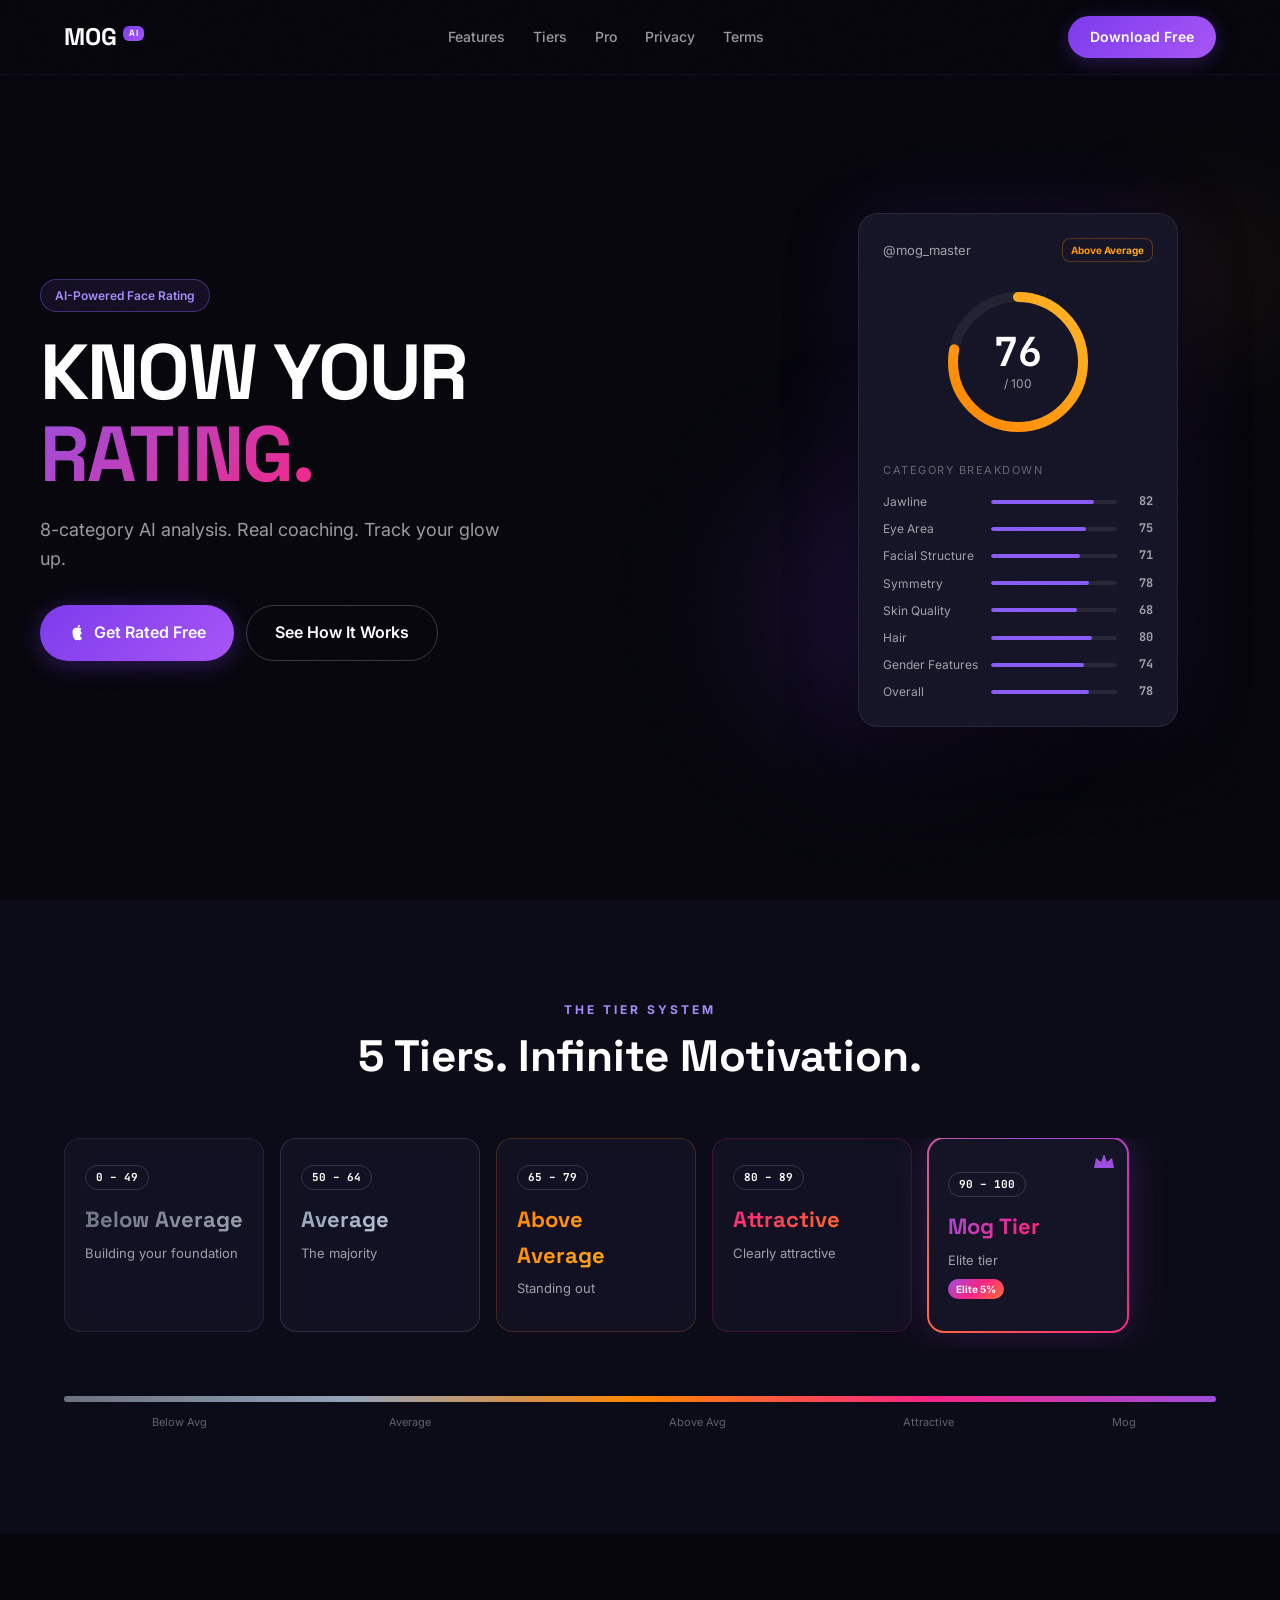
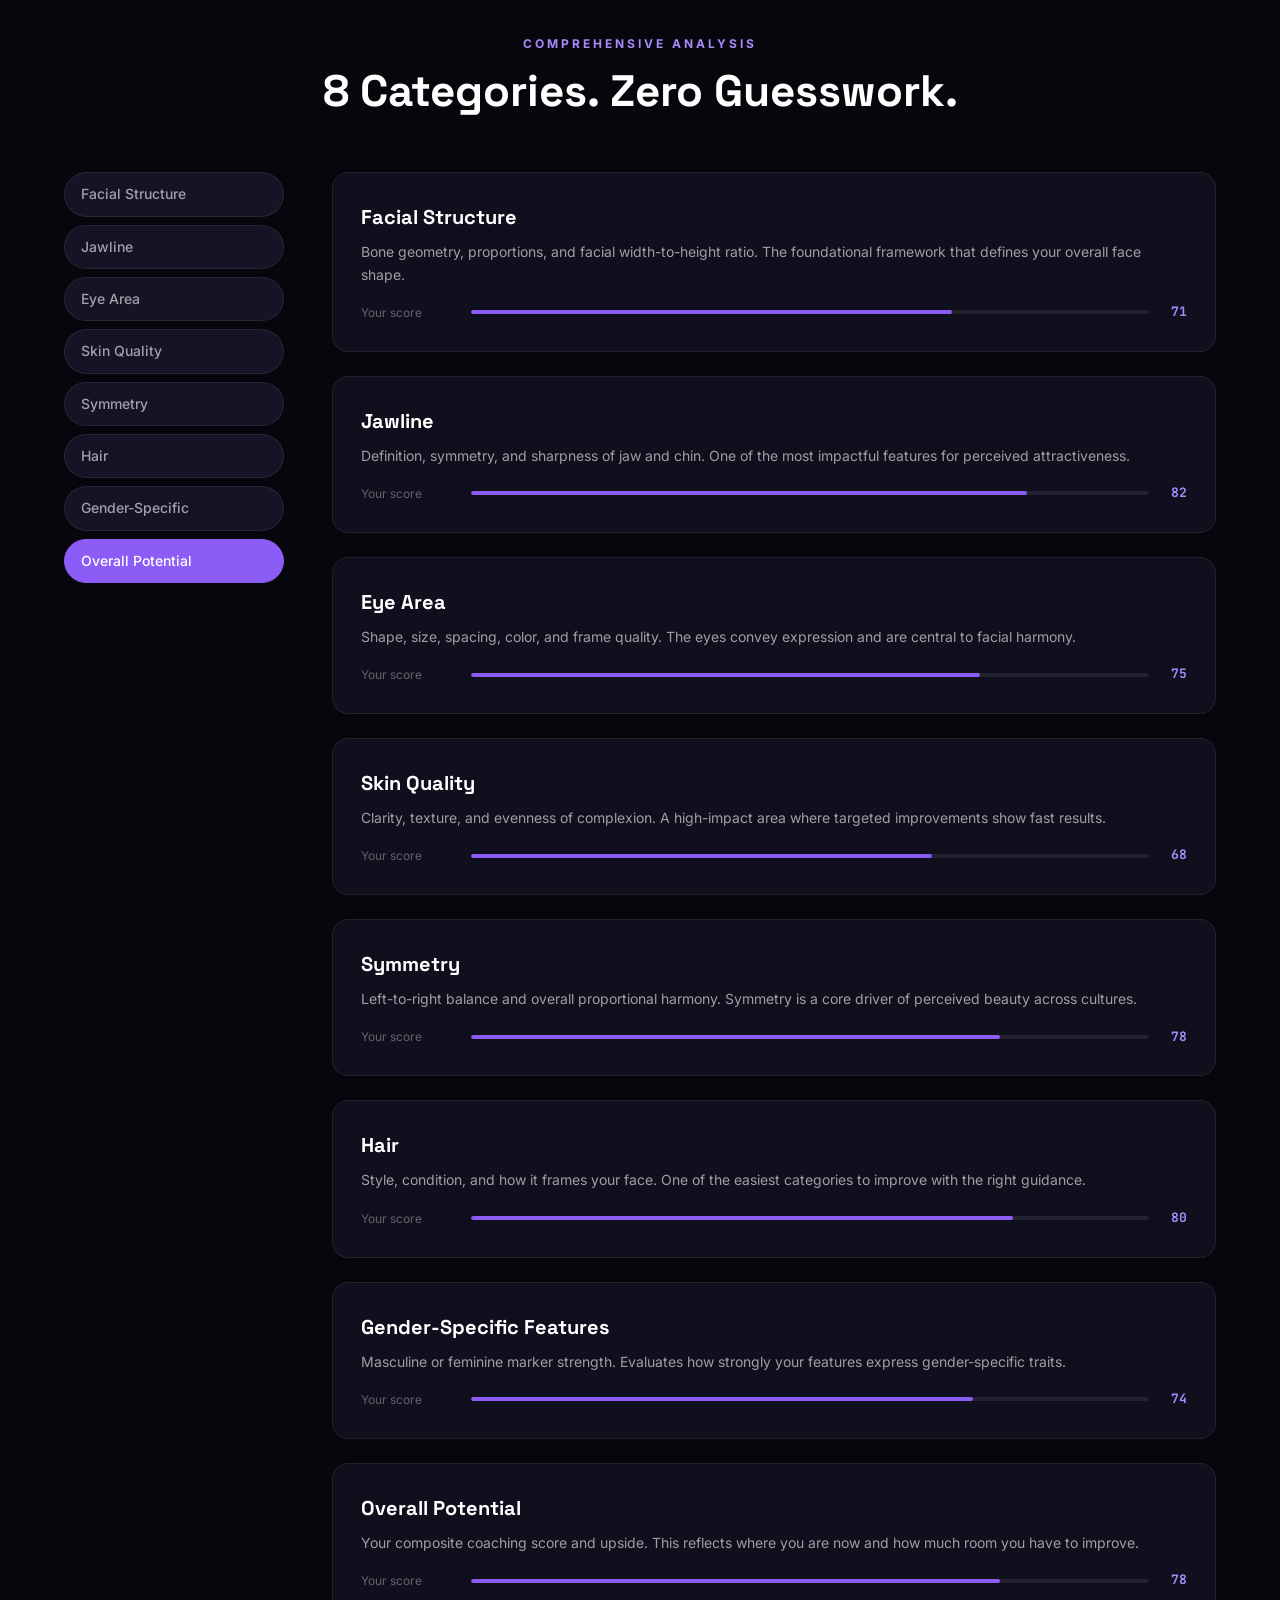
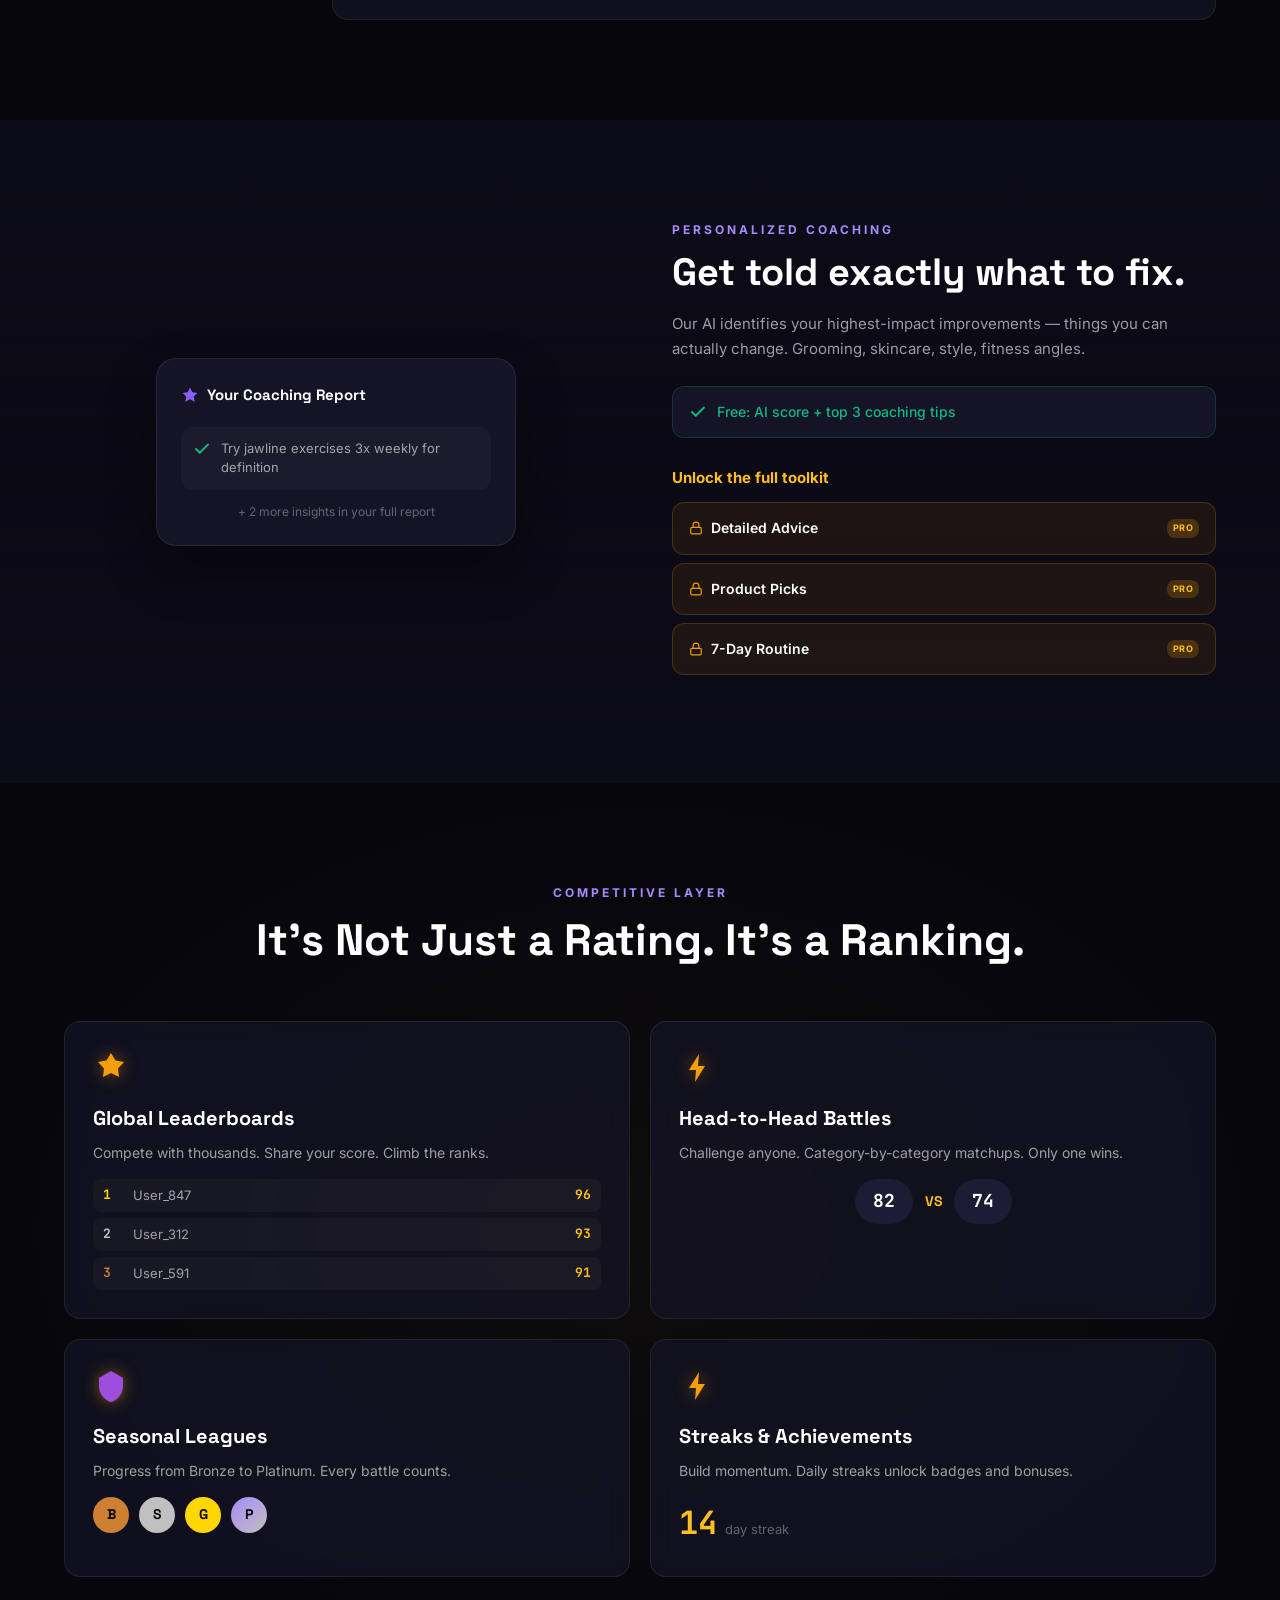
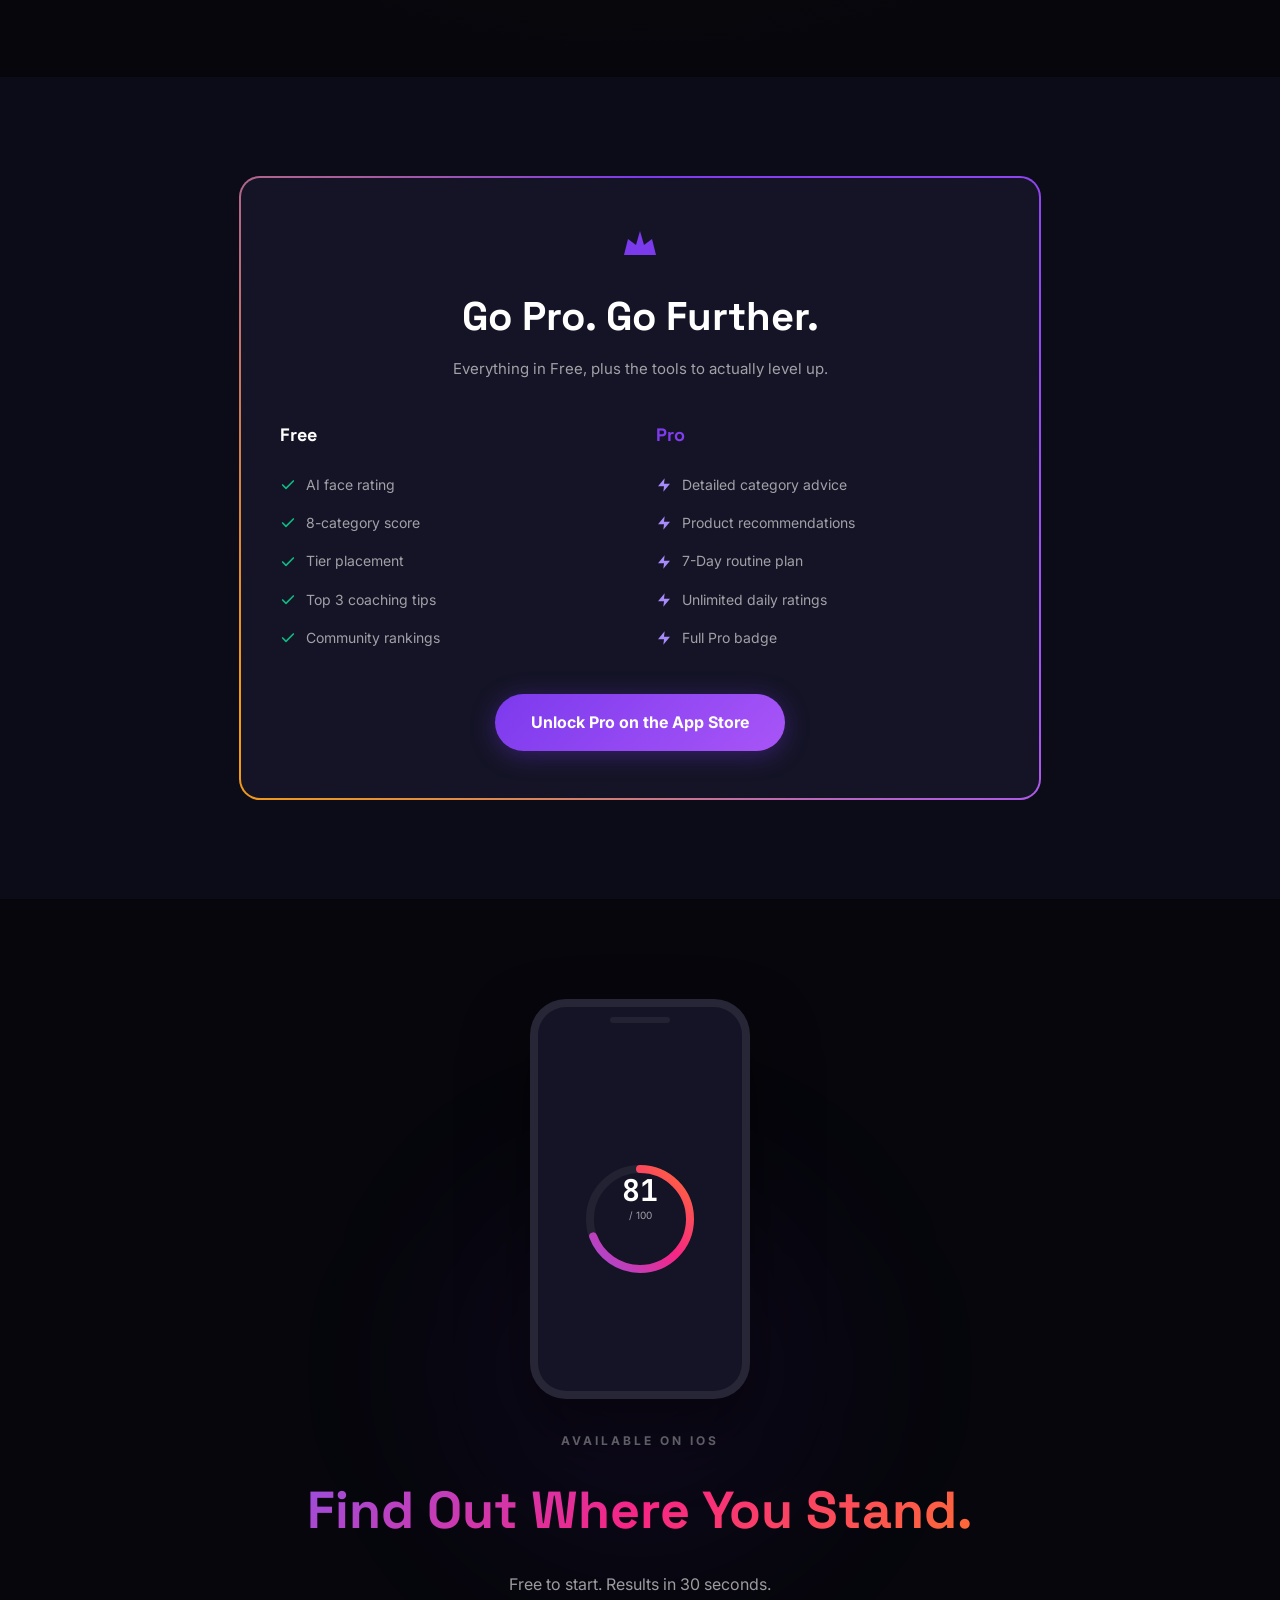
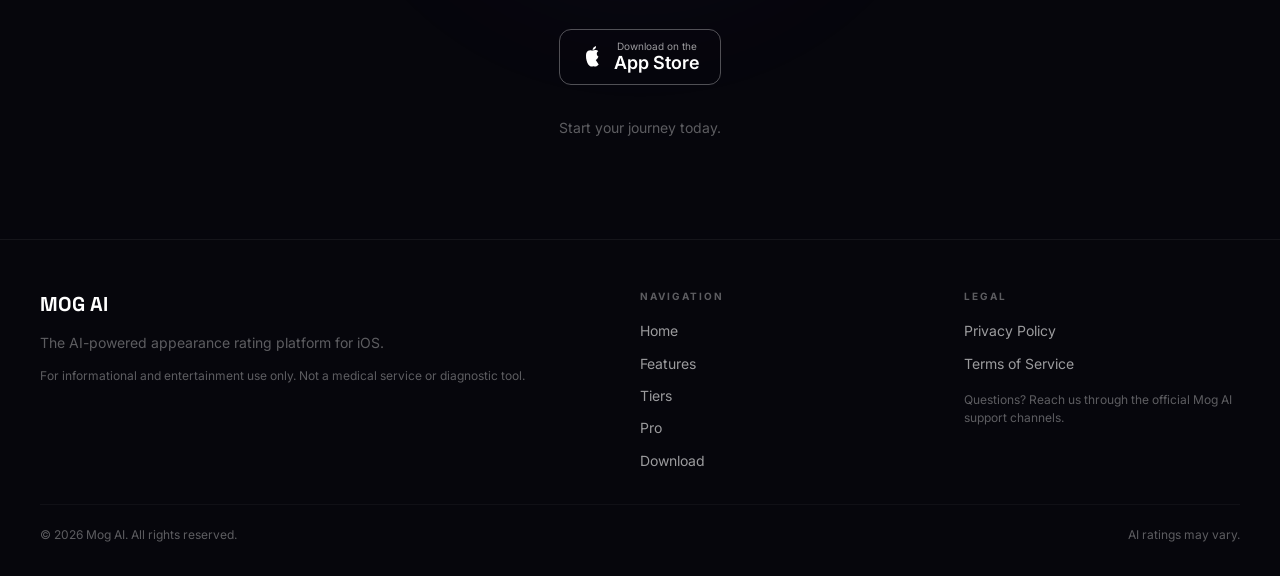
==== commit 9196f015: "feat: update landing page with new design, legal pages, and routing - Redesigned index.html, styles." ====
--- a/index.html
+++ b/index.html
@@ -1,266 +1,554 @@
 <!DOCTYPE html>
 <html lang="en">
 <head>
-    <meta charset="UTF-8">
-    <meta name="viewport" content="width=device-width, initial-scale=1.0">
-    <title>AI Outfit Rating - Get Instant Style Feedback</title>
-    <meta name="description" content="AI-powered outfit rating app that analyzes your style and provides detailed feedback using GPT-4 Vision">
-    <link rel="stylesheet" href="styles.css">
+  <meta charset="UTF-8">
+  <meta name="viewport" content="width=device-width, initial-scale=1.0">
+  <title>Mog AI — AI Face Rating &amp; Competitive Rankings</title>
+  <meta name="description" content="Get your AI-powered face rating across 8 categories. Track your glow up, compete on leaderboards, and unlock personalized coaching. Free on iOS.">
+  <link rel="preconnect" href="https://fonts.googleapis.com">
+  <link rel="preconnect" href="https://fonts.gstatic.com" crossorigin>
+  <link href="https://fonts.googleapis.com/css2?family=Space+Grotesk:wght@400;700;800;900&family=Inter:wght@400;500;600&family=JetBrains+Mono:wght@700&display=swap" rel="stylesheet">
+  <link rel="stylesheet" href="styles.css">
 </head>
 <body>
-    <!-- Navigation -->
-    <nav class="navbar">
-        <div class="nav-container">
-            <div class="logo">
-                <span class="logo-icon">👔</span>
-                <span class="logo-text">Driply</span>
-            </div>
-            <div class="nav-links">
-                <a href="#features">Features</a>
-                <a href="#how-it-works">How It Works</a>
-                <a href="#why">Why</a>
-                <a href="#tech">Tech</a>
-            </div>
-            <div class="nav-actions">
-                <a href="#" class="nav-link">Learn More</a>
-                <a href="#" class="nav-button">Get Started</a>
-            </div>
-        </div>
-    </nav>
-
-    <!-- Hero Section -->
-    <section class="hero">
-        <div class="hero-container">
-            <div class="hero-content">
-                <h1 class="hero-title">
-                    <span class="text-normal">Transform Your</span><br>
-                    <span class="text-accent">Style</span>
-                    <span class="text-normal">with</span><br>
-                    <span class="text-accent">AI-Powered</span>
-                    <span class="text-normal">Fashion</span>
-                </h1>
-                <p class="hero-subtitle">
-                    Get instant, intelligent outfit ratings powered by GPT-4 Vision. Discover your best looks and join a community of fashion enthusiasts.
-                </p>
-                <div class="hero-cta">
-                    <a href="#" class="cta-primary">
-                        Start Rating
-                        <span class="cta-icon">→</span>
-                    </a>
-                    <a href="#how-it-works" class="cta-secondary">Learn How</a>
-                </div>
-            </div>
-            <div class="hero-visual">
-                <div class="visual-card">
-                    <div class="card-header">
-                        <div class="card-profile">
-                            <div class="profile-avatar">👤</div>
-                            <span class="profile-name">fashionista_ai</span>
-                        </div>
-                    </div>
-                    <div class="card-image">
-                        <div class="image-placeholder">
-                            <span class="image-icon">📸</span>
-                            <p>Outfit Rating</p>
-                        </div>
-                    </div>
-                    <div class="card-indicators">
-                        <span class="indicator active"></span>
-                        <span class="indicator"></span>
-                        <span class="indicator"></span>
-                    </div>
-                </div>
-            </div>
-        </div>
-    </section>
-
-    <!-- What is Section -->
-    <section class="section section-animate" id="features">
-        <div class="section-border-top"></div>
-        <div class="container">
-            <h2 class="section-title">
-                <span class="text-normal">What is</span>
-                <span class="text-accent">AI Outfit Rating?</span>
-            </h2>
-            <p class="section-text">
-                AI Outfit Rating is an iOS app that uses advanced AI technology to analyze your outfits and provide detailed ratings and feedback. Whether you're choosing what to wear or exploring fashion trends, get instant, intelligent style analysis powered by GPT-4 Vision.
-            </p>
-        </div>
-        <div class="section-border-bottom"></div>
-    </section>
-
-    <!-- Features Section -->
-    <section class="section features-section section-animate">
-        <div class="section-border-top"></div>
-        <div class="container">
-            <h2 class="section-title">
-                <span class="text-normal">Key</span>
-                <span class="text-accent">Features</span>
-            </h2>
-            <div class="features-grid">
-                <div class="feature-card card-animate">
-                    <div class="feature-icon">🤖</div>
-                    <h3 class="feature-title">AI-Powered Analysis</h3>
-                    <p class="feature-text">Get detailed outfit ratings with scores from 0-100, complete with comprehensive feedback on fit, style, color coordination, and overall aesthetic.</p>
-                </div>
-                <div class="feature-card card-animate">
-                    <div class="feature-icon">📸</div>
-                    <h3 class="feature-title">Instant Rating</h3>
-                    <p class="feature-text">Simply take a photo or select one from your library. Our AI analyzes your outfit in seconds and provides overall scores and detailed feedback.</p>
-                </div>
-                <div class="feature-card card-animate">
-                    <div class="feature-icon">🌟</div>
-                    <h3 class="feature-title">Community Rankings</h3>
-                    <p class="feature-text">Discover the best-rated outfits from fashion enthusiasts worldwide. Browse rankings filtered by time period and sort by newest or best ratings.</p>
-                </div>
-                <div class="feature-card card-animate">
-                    <div class="feature-icon">👥</div>
-                    <h3 class="feature-title">Social Features</h3>
-                    <p class="feature-text">Share your style, follow other users, like outfits, and save favorites. Build your fashion network and connect with style enthusiasts.</p>
-                </div>
-                <div class="feature-card card-animate">
-                    <div class="feature-icon">📊</div>
-                    <h3 class="feature-title">Your Profile</h3>
-                    <p class="feature-text">View your rating history, save outfits you love, track your stats, and customize your profile with bio and social links.</p>
-                </div>
-                <div class="feature-card card-animate">
-                    <div class="feature-icon">🔒</div>
-                    <h3 class="feature-title">Privacy First</h3>
-                    <p class="feature-text">Secure Sign in with Apple authentication. Your data stays on your device. Share only what you want with complete control.</p>
-                </div>
-            </div>
-        </div>
-        <div class="section-border-bottom"></div>
-    </section>
-
-    <!-- How It Works Section -->
-    <section class="section how-it-works-section section-animate" id="how-it-works">
-        <div class="section-border-top"></div>
-        <div class="container">
-            <h2 class="section-title">
-                <span class="text-normal">How It</span>
-                <span class="text-accent">Works</span>
-            </h2>
-            <div class="steps">
-                <div class="step step-animate">
-                    <div class="step-number">1</div>
-                    <div class="step-icon">📷</div>
-                    <h3 class="step-title">Capture</h3>
-                    <p class="step-text">Take a photo or select from library</p>
-                </div>
-                <div class="step-arrow">→</div>
-                <div class="step step-animate">
-                    <div class="step-number">2</div>
-                    <div class="step-icon">🤖</div>
-                    <h3 class="step-title">Analyze</h3>
-                    <p class="step-text">AI analyzes your style in seconds</p>
-                </div>
-                <div class="step-arrow">→</div>
-                <div class="step step-animate">
-                    <div class="step-number">3</div>
-                    <div class="step-icon">⭐</div>
-                    <h3 class="step-title">Rate</h3>
-                    <p class="step-text">Get detailed scores and feedback</p>
-                </div>
-                <div class="step-arrow">→</div>
-                <div class="step step-animate">
-                    <div class="step-number">4</div>
-                    <div class="step-icon">📤</div>
-                    <h3 class="step-title">Share</h3>
-                    <p class="step-text">Share to community rankings</p>
-                </div>
-                <div class="step-arrow">→</div>
-                <div class="step step-animate">
-                    <div class="step-number">5</div>
-                    <div class="step-icon">🔍</div>
-                    <h3 class="step-title">Explore</h3>
-                    <p class="step-text">Discover top-rated styles</p>
-                </div>
-                <div class="step-arrow">→</div>
-                <div class="step step-animate">
-                    <div class="step-number">6</div>
-                    <div class="step-icon">💾</div>
-                    <h3 class="step-title">Save</h3>
-                    <p class="step-text">Save outfits you love</p>
-                </div>
-            </div>
-        </div>
-        <div class="section-border-bottom"></div>
-    </section>
-
-    <!-- Why Section -->
-    <section class="section why-section section-animate" id="why">
-        <div class="section-border-top"></div>
-        <div class="container">
-            <h2 class="section-title">
-                <span class="text-normal">Why</span>
-                <span class="text-accent">AI Outfit Rating?</span>
-            </h2>
-            <div class="why-grid">
-                <div class="why-item card-animate">
-                    <h3>⚡ Instant Feedback</h3>
-                    <p>No waiting, get ratings in seconds</p>
-                </div>
-                <div class="why-item card-animate">
-                    <h3>📝 Detailed Analysis</h3>
-                    <p>More than just a score - actionable feedback</p>
-                </div>
-                <div class="why-item card-animate">
-                    <h3>🌐 Community Driven</h3>
-                    <p>See what's trending and get inspired</p>
-                </div>
-                <div class="why-item card-animate">
-                    <h3>📈 Your Style Journey</h3>
-                    <p>Track your fashion evolution over time</p>
-                </div>
-                <div class="why-item card-animate">
-                    <h3>🔐 Privacy Focused</h3>
-                    <p>Your data, your control</p>
-                </div>
-            </div>
-        </div>
-        <div class="section-border-bottom"></div>
-    </section>
-
-    <!-- Tech Stack Section -->
-    <section class="section tech-section section-animate" id="tech">
-        <div class="section-border-top"></div>
-        <div class="container">
-            <h2 class="section-title">
-                <span class="text-normal">Built</span>
-                <span class="text-accent">With</span>
-            </h2>
-            <div class="tech-grid">
-                <div class="tech-item card-animate">
-                    <strong>SwiftUI</strong>
-                    <span>Beautiful, modern iOS interface</span>
-                </div>
-                <div class="tech-item card-animate">
-                    <strong>OpenAI GPT-4 Vision</strong>
-                    <span>State-of-the-art AI analysis</span>
-                </div>
-                <div class="tech-item card-animate">
-                    <strong>Sign in with Apple</strong>
-                    <span>Secure, privacy-first authentication</span>
-                </div>
-                <div class="tech-item card-animate">
-                    <strong>Local Storage</strong>
-                    <span>Fast, reliable data persistence</span>
-                </div>
-            </div>
-        </div>
-        <div class="section-border-bottom"></div>
-    </section>
-
-    <!-- Footer -->
-    <footer class="footer">
-        <div class="section-border-top"></div>
-        <div class="container">
-            <p>Made with ❤️ using SwiftUI</p>
-            <p class="footer-subtext">Download and start rating your outfits today!</p>
-        </div>
-    </footer>
-
-    <script src="script.js"></script>
+
+  <!-- Ambient orbs -->
+  <div class="orb orb--purple" aria-hidden="true"></div>
+  <div class="orb orb--gold" aria-hidden="true"></div>
+
+  <!-- ===== NAVIGATION ===== -->
+  <nav class="nav" role="navigation" aria-label="Main navigation">
+    <div class="nav-inner">
+      <a href="#" class="nav-logo">MOG<span class="nav-logo-badge">AI</span></a>
+      <div class="nav-links">
+        <a href="#features">Features</a>
+        <a href="#tiers">Tiers</a>
+        <a href="#pro">Pro</a>
+        <a href="/privacy">Privacy</a>
+        <a href="/terms">Terms</a>
+      </div>
+      <a href="#download" class="nav-cta">Download Free</a>
+      <button class="nav-hamburger" aria-label="Open menu" aria-expanded="false">
+        <span></span><span></span><span></span>
+      </button>
+    </div>
+  </nav>
+
+  <!-- Mobile drawer -->
+  <div class="nav-drawer" aria-hidden="true">
+    <button class="nav-drawer-close" aria-label="Close menu">&times;</button>
+    <div class="nav-drawer-inner">
+      <a href="#features">Features</a>
+      <a href="#tiers">Tiers</a>
+      <a href="#pro">Pro</a>
+      <a href="/privacy">Privacy</a>
+      <a href="/terms">Terms</a>
+      <a href="#download">Download</a>
+    </div>
+  </div>
+
+  <!-- ===== HERO ===== -->
+  <section class="hero" id="hero">
+    <div class="hero-inner">
+      <!-- Left column -->
+      <div class="hero-left">
+        <span class="hero-eyebrow">AI-Powered Face Rating</span>
+        <h1 class="hero-h1">
+          <span class="hero-h1-line1">KNOW YOUR</span>
+          <span class="hero-h1-line2">RATING.</span>
+        </h1>
+        <p class="hero-sub">8-category AI analysis. Real coaching. Track your glow up.</p>
+        <div class="hero-ctas">
+          <a href="#download" class="btn-primary">
+            <svg viewBox="0 0 24 24" width="18" height="18" fill="white" aria-hidden="true">
+              <path d="M 18.71,19.5 C 17.23,21.27 15.73,21.57 15.4,21.57 C 15.06,21.57 14.24,21.3 13.51,21.3 C 12.75,21.3 11.9,21.57 11.52,21.57 C 10.97,21.57 9.53,21.17 8.27,19.5 C 7.57,18.55 7,17.2 6.6,15.6 C 6.16,13.9 5.97,12.28 6,10.72 C 6.04,8.08 6.87,6.64 8.17,5.85 C 8.8,5.46 9.62,5.14 10.57,5.14 C 11.27,5.14 12.22,5.43 12.78,5.43 C 13.37,5.43 14.24,5.07 15.43,5.07 C 16.3,5.07 17.43,5.35 18.27,6.14 C 17.77,6.44 16.75,7.11 16.78,8.65 C 16.8,10.58 18.07,11.32 18.43,11.54 C 18.17,12.41 17.42,14.1 15.73,15.08 Z M 15.14,3.84 C 14.54,4.55 13.64,5.13 12.67,5.05 C 12.55,4.1 13,3.1 13.58,2.42 C 14.17,1.72 15.12,1.17 16.01,1.14 C 16.12,2.14 15.72,3.14 15.14,3.84 Z"/>
+            </svg>
+            Get Rated Free
+          </a>
+          <a href="#features" class="btn-secondary">See How It Works</a>
+        </div>
+      </div>
+
+      <!-- Right column — App card mock -->
+      <div class="hero-right">
+        <div class="hero-card-glow-purple" aria-hidden="true"></div>
+        <div class="hero-card-glow-gold" aria-hidden="true"></div>
+        <div class="hero-card">
+          <div class="hero-card-header">
+            <span class="hero-card-user">@mog_master</span>
+            <span class="hero-card-tier">Above Average</span>
+          </div>
+
+          <!-- Score ring -->
+          <div class="hero-card-ring">
+            <div class="score-ring-wrap">
+              <svg viewBox="0 0 160 160" aria-hidden="true">
+                <defs>
+                  <linearGradient id="scoreGradient" x1="0%" y1="0%" x2="100%" y2="100%">
+                    <stop offset="0%" stop-color="#FF8500"/>
+                    <stop offset="100%" stop-color="#FFB627"/>
+                  </linearGradient>
+                </defs>
+                <circle class="score-ring-track" cx="80" cy="80" r="65"/>
+                <circle class="score-ring-progress" id="hero-ring" cx="80" cy="80" r="65" stroke="url(#scoreGradient)" data-score="78"/>
+              </svg>
+              <div class="score-ring-text">
+                <span class="score-ring-number" id="hero-score" data-count-to="78">0</span>
+                <span class="score-ring-label">/ 100</span>
+              </div>
+            </div>
+          </div>
+
+          <!-- Category breakdown -->
+          <div class="hero-card-breakdown-label">Category Breakdown</div>
+          <div class="category-bar"><span class="category-bar-name">Jawline</span><div class="category-bar-track"><div class="category-bar-fill" data-width="82%"></div></div><span class="category-bar-score">82</span></div>
+          <div class="category-bar"><span class="category-bar-name">Eye Area</span><div class="category-bar-track"><div class="category-bar-fill" data-width="75%"></div></div><span class="category-bar-score">75</span></div>
+          <div class="category-bar"><span class="category-bar-name">Facial Structure</span><div class="category-bar-track"><div class="category-bar-fill" data-width="71%"></div></div><span class="category-bar-score">71</span></div>
+          <div class="category-bar"><span class="category-bar-name">Symmetry</span><div class="category-bar-track"><div class="category-bar-fill" data-width="78%"></div></div><span class="category-bar-score">78</span></div>
+          <div class="category-bar"><span class="category-bar-name">Skin Quality</span><div class="category-bar-track"><div class="category-bar-fill" data-width="68%"></div></div><span class="category-bar-score">68</span></div>
+          <div class="category-bar"><span class="category-bar-name">Hair</span><div class="category-bar-track"><div class="category-bar-fill" data-width="80%"></div></div><span class="category-bar-score">80</span></div>
+          <div class="category-bar"><span class="category-bar-name">Gender Features</span><div class="category-bar-track"><div class="category-bar-fill" data-width="74%"></div></div><span class="category-bar-score">74</span></div>
+          <div class="category-bar"><span class="category-bar-name">Overall</span><div class="category-bar-track"><div class="category-bar-fill" data-width="78%"></div></div><span class="category-bar-score">78</span></div>
+        </div>
+      </div>
+    </div>
+  </section>
+
+  <!-- ===== TIERS ===== -->
+  <section class="section tiers-section" id="tiers">
+    <div class="container">
+      <span class="section-eyebrow animate-on-scroll">THE TIER SYSTEM</span>
+      <h2 class="section-heading animate-on-scroll">5 Tiers. Infinite Motivation.</h2>
+
+      <div class="tiers-row">
+        <div class="tier-card tier-card--below-avg animate-on-scroll slide-x" data-delay="0">
+          <div class="tier-card-range">0 &ndash; 49</div>
+          <div class="tier-card-name">Below Average</div>
+          <div class="tier-card-desc">Building your foundation</div>
+        </div>
+        <div class="tier-card tier-card--average animate-on-scroll slide-x" data-delay="80">
+          <div class="tier-card-range">50 &ndash; 64</div>
+          <div class="tier-card-name">Average</div>
+          <div class="tier-card-desc">The majority</div>
+        </div>
+        <div class="tier-card tier-card--above-avg animate-on-scroll slide-x" data-delay="160">
+          <div class="tier-card-range">65 &ndash; 79</div>
+          <div class="tier-card-name">Above Average</div>
+          <div class="tier-card-desc">Standing out</div>
+        </div>
+        <div class="tier-card tier-card--attractive animate-on-scroll slide-x" data-delay="240">
+          <div class="tier-card-range">80 &ndash; 89</div>
+          <div class="tier-card-name">Attractive</div>
+          <div class="tier-card-desc">Clearly attractive</div>
+        </div>
+        <div class="tier-card tier-card--mog animate-on-scroll slide-x" data-delay="320">
+          <svg class="tier-card-crown" width="24" height="24" viewBox="0 0 24 24" fill="none" aria-hidden="true">
+            <path d="M2 18L4 8L9 12L12 4L15 12L20 8L22 18H2Z" fill="url(#crownGrad)" stroke="none"/>
+            <defs><linearGradient id="crownGrad" x1="2" y1="4" x2="22" y2="18"><stop stop-color="#9D4EDD"/><stop offset="0.5" stop-color="#F72585"/><stop offset="1" stop-color="#FF6B35"/></linearGradient></defs>
+          </svg>
+          <div class="tier-card-range">90 &ndash; 100</div>
+          <div class="tier-card-name">Mog Tier</div>
+          <div class="tier-card-desc">Elite tier</div>
+          <span class="tier-card-elite-badge">Elite 5%</span>
+        </div>
+      </div>
+
+      <!-- Spectrum bar -->
+      <div class="tier-spectrum animate-on-scroll">
+        <div class="tier-spectrum-bar"></div>
+        <div class="tier-spectrum-labels">
+          <span style="left: 10%">Below Avg</span>
+          <span style="left: 30%">Average</span>
+          <span style="left: 55%">Above Avg</span>
+          <span style="left: 75%">Attractive</span>
+          <span style="left: 92%">Mog</span>
+        </div>
+      </div>
+    </div>
+  </section>
+
+  <!-- ===== FEATURES / CATEGORIES ===== -->
+  <section class="section features-section" id="features">
+    <div class="container">
+      <span class="section-eyebrow animate-on-scroll">COMPREHENSIVE ANALYSIS</span>
+      <h2 class="section-heading animate-on-scroll">8 Categories. Zero Guesswork.</h2>
+
+      <div class="features-layout">
+        <div class="features-nav">
+          <button class="features-nav-pill active" data-target="cat-facial-structure">Facial Structure</button>
+          <button class="features-nav-pill" data-target="cat-jawline">Jawline</button>
+          <button class="features-nav-pill" data-target="cat-eye-area">Eye Area</button>
+          <button class="features-nav-pill" data-target="cat-skin-quality">Skin Quality</button>
+          <button class="features-nav-pill" data-target="cat-symmetry">Symmetry</button>
+          <button class="features-nav-pill" data-target="cat-hair">Hair</button>
+          <button class="features-nav-pill" data-target="cat-gender">Gender-Specific</button>
+          <button class="features-nav-pill" data-target="cat-overall">Overall Potential</button>
+        </div>
+
+        <div class="features-content">
+          <div class="feature-card animate-on-scroll" id="cat-facial-structure" data-category>
+            <h3 class="feature-card-title">Facial Structure</h3>
+            <p class="feature-card-desc">Bone geometry, proportions, and facial width-to-height ratio. The foundational framework that defines your overall face shape.</p>
+            <div class="feature-card-bar">
+              <span class="feature-card-bar-label">Your score</span>
+              <div class="feature-card-bar-track"><div class="feature-card-bar-fill" data-width="71%"></div></div>
+              <span class="feature-card-bar-score">71</span>
+            </div>
+          </div>
+          <div class="feature-card animate-on-scroll" id="cat-jawline" data-category>
+            <h3 class="feature-card-title">Jawline</h3>
+            <p class="feature-card-desc">Definition, symmetry, and sharpness of jaw and chin. One of the most impactful features for perceived attractiveness.</p>
+            <div class="feature-card-bar">
+              <span class="feature-card-bar-label">Your score</span>
+              <div class="feature-card-bar-track"><div class="feature-card-bar-fill" data-width="82%"></div></div>
+              <span class="feature-card-bar-score">82</span>
+            </div>
+          </div>
+          <div class="feature-card animate-on-scroll" id="cat-eye-area" data-category>
+            <h3 class="feature-card-title">Eye Area</h3>
+            <p class="feature-card-desc">Shape, size, spacing, color, and frame quality. The eyes convey expression and are central to facial harmony.</p>
+            <div class="feature-card-bar">
+              <span class="feature-card-bar-label">Your score</span>
+              <div class="feature-card-bar-track"><div class="feature-card-bar-fill" data-width="75%"></div></div>
+              <span class="feature-card-bar-score">75</span>
+            </div>
+          </div>
+          <div class="feature-card animate-on-scroll" id="cat-skin-quality" data-category>
+            <h3 class="feature-card-title">Skin Quality</h3>
+            <p class="feature-card-desc">Clarity, texture, and evenness of complexion. A high-impact area where targeted improvements show fast results.</p>
+            <div class="feature-card-bar">
+              <span class="feature-card-bar-label">Your score</span>
+              <div class="feature-card-bar-track"><div class="feature-card-bar-fill" data-width="68%"></div></div>
+              <span class="feature-card-bar-score">68</span>
+            </div>
+          </div>
+          <div class="feature-card animate-on-scroll" id="cat-symmetry" data-category>
+            <h3 class="feature-card-title">Symmetry</h3>
+            <p class="feature-card-desc">Left-to-right balance and overall proportional harmony. Symmetry is a core driver of perceived beauty across cultures.</p>
+            <div class="feature-card-bar">
+              <span class="feature-card-bar-label">Your score</span>
+              <div class="feature-card-bar-track"><div class="feature-card-bar-fill" data-width="78%"></div></div>
+              <span class="feature-card-bar-score">78</span>
+            </div>
+          </div>
+          <div class="feature-card animate-on-scroll" id="cat-hair" data-category>
+            <h3 class="feature-card-title">Hair</h3>
+            <p class="feature-card-desc">Style, condition, and how it frames your face. One of the easiest categories to improve with the right guidance.</p>
+            <div class="feature-card-bar">
+              <span class="feature-card-bar-label">Your score</span>
+              <div class="feature-card-bar-track"><div class="feature-card-bar-fill" data-width="80%"></div></div>
+              <span class="feature-card-bar-score">80</span>
+            </div>
+          </div>
+          <div class="feature-card animate-on-scroll" id="cat-gender" data-category>
+            <h3 class="feature-card-title">Gender-Specific Features</h3>
+            <p class="feature-card-desc">Masculine or feminine marker strength. Evaluates how strongly your features express gender-specific traits.</p>
+            <div class="feature-card-bar">
+              <span class="feature-card-bar-label">Your score</span>
+              <div class="feature-card-bar-track"><div class="feature-card-bar-fill" data-width="74%"></div></div>
+              <span class="feature-card-bar-score">74</span>
+            </div>
+          </div>
+          <div class="feature-card animate-on-scroll" id="cat-overall" data-category>
+            <h3 class="feature-card-title">Overall Potential</h3>
+            <p class="feature-card-desc">Your composite coaching score and upside. This reflects where you are now and how much room you have to improve.</p>
+            <div class="feature-card-bar">
+              <span class="feature-card-bar-label">Your score</span>
+              <div class="feature-card-bar-track"><div class="feature-card-bar-fill" data-width="78%"></div></div>
+              <span class="feature-card-bar-score">78</span>
+            </div>
+          </div>
+        </div>
+      </div>
+    </div>
+  </section>
+
+  <!-- ===== COACHING ===== -->
+  <section class="section coaching-section">
+    <div class="container">
+      <div class="coaching-layout">
+        <!-- Left: animated coaching card -->
+        <div class="animate-on-scroll">
+          <div class="coaching-card" id="coaching-card">
+            <div class="coaching-card-header">
+              <svg viewBox="0 0 24 24" fill="none" aria-hidden="true"><path d="M12 2L15.09 8.26L22 9.27L17 14.14L18.18 21.02L12 17.77L5.82 21.02L7 14.14L2 9.27L8.91 8.26L12 2Z" fill="#8B5CF6"/></svg>
+              <span class="coaching-card-title">Your Coaching Report</span>
+            </div>
+            <div class="coaching-tip" id="coaching-tip">
+              <svg class="coaching-tip-check" viewBox="0 0 24 24" fill="none" aria-hidden="true"><path d="M20 6L9 17L4 12" stroke="#10B981" stroke-width="2.5" stroke-linecap="round" stroke-linejoin="round"/></svg>
+              <span class="coaching-tip-text" id="coaching-tip-text">Try jawline exercises 3x weekly for definition</span>
+            </div>
+            <p class="coaching-card-more">+ 2 more insights in your full report</p>
+          </div>
+        </div>
+
+        <!-- Right: copy -->
+        <div class="coaching-right animate-on-scroll" data-delay="100">
+          <span class="section-eyebrow">PERSONALIZED COACHING</span>
+          <h2 class="coaching-h2">Get told exactly what to fix.</h2>
+          <p class="coaching-body">Our AI identifies your highest-impact improvements &mdash; things you can actually change. Grooming, skincare, style, fitness angles.</p>
+
+          <div class="coaching-free-box">
+            <svg viewBox="0 0 24 24" fill="none" aria-hidden="true"><path d="M20 6L9 17L4 12" stroke="#10B981" stroke-width="2.5" stroke-linecap="round" stroke-linejoin="round"/></svg>
+            <span>Free: AI score + top 3 coaching tips</span>
+          </div>
+
+          <div class="coaching-pro-heading">Unlock the full toolkit</div>
+
+          <div class="coaching-pro-pill">
+            <div class="coaching-pro-pill-header">
+              <svg viewBox="0 0 24 24" fill="none" aria-hidden="true"><rect x="3" y="11" width="18" height="11" rx="2" stroke="#F59E0B" stroke-width="2"/><path d="M7 11V7a5 5 0 0110 0v4" stroke="#F59E0B" stroke-width="2"/></svg>
+              <span class="coaching-pro-pill-name">Detailed Advice</span>
+              <span class="coaching-pro-badge">PRO</span>
+            </div>
+            <div class="coaching-pro-pill-desc">Expanded per-category deep dives with specific action items.</div>
+          </div>
+          <div class="coaching-pro-pill">
+            <div class="coaching-pro-pill-header">
+              <svg viewBox="0 0 24 24" fill="none" aria-hidden="true"><rect x="3" y="11" width="18" height="11" rx="2" stroke="#F59E0B" stroke-width="2"/><path d="M7 11V7a5 5 0 0110 0v4" stroke="#F59E0B" stroke-width="2"/></svg>
+              <span class="coaching-pro-pill-name">Product Picks</span>
+              <span class="coaching-pro-badge">PRO</span>
+            </div>
+            <div class="coaching-pro-pill-desc">Brand recommendations tailored to your profile and goals.</div>
+          </div>
+          <div class="coaching-pro-pill">
+            <div class="coaching-pro-pill-header">
+              <svg viewBox="0 0 24 24" fill="none" aria-hidden="true"><rect x="3" y="11" width="18" height="11" rx="2" stroke="#F59E0B" stroke-width="2"/><path d="M7 11V7a5 5 0 0110 0v4" stroke="#F59E0B" stroke-width="2"/></svg>
+              <span class="coaching-pro-pill-name">7-Day Routine</span>
+              <span class="coaching-pro-badge">PRO</span>
+            </div>
+            <div class="coaching-pro-pill-desc">Day-by-day improvement plan built from your analysis.</div>
+          </div>
+        </div>
+      </div>
+    </div>
+  </section>
+
+  <!-- ===== SOCIAL / COMPETITIVE ===== -->
+  <section class="section social-section">
+    <div class="container">
+      <span class="section-eyebrow animate-on-scroll">COMPETITIVE LAYER</span>
+      <h2 class="section-heading animate-on-scroll">It's Not Just a Rating. It's a Ranking.</h2>
+
+      <div class="social-grid">
+        <!-- Tile 1: Leaderboards -->
+        <div class="social-tile animate-on-scroll" data-delay="0">
+          <div class="social-tile-icon">
+            <svg viewBox="0 0 36 36" fill="none" aria-hidden="true" style="filter: drop-shadow(0 0 8px rgba(245,158,11,0.5))">
+              <path d="M18 3L22.5 10.5L31 12L25 18.5L26 27L18 23L10 27L11 18.5L5 12L13.5 10.5L18 3Z" fill="#F59E0B"/>
+            </svg>
+          </div>
+          <h3>Global Leaderboards</h3>
+          <p>Compete with thousands. Share your score. Climb the ranks.</p>
+          <div class="mini-leaderboard">
+            <div class="mini-lb-row"><span class="mini-lb-rank mini-lb-rank--gold">1</span><span class="mini-lb-name">User_847</span><span class="mini-lb-score">96</span></div>
+            <div class="mini-lb-row"><span class="mini-lb-rank mini-lb-rank--silver">2</span><span class="mini-lb-name">User_312</span><span class="mini-lb-score">93</span></div>
+            <div class="mini-lb-row"><span class="mini-lb-rank mini-lb-rank--bronze">3</span><span class="mini-lb-name">User_591</span><span class="mini-lb-score">91</span></div>
+          </div>
+        </div>
+
+        <!-- Tile 2: Battles -->
+        <div class="social-tile animate-on-scroll" data-delay="80">
+          <div class="social-tile-icon">
+            <svg viewBox="0 0 36 36" fill="none" aria-hidden="true" style="filter: drop-shadow(0 0 8px rgba(245,158,11,0.5))">
+              <path d="M20 4L10 20H17L16 32L26 16H19L20 4Z" fill="#F59E0B"/>
+            </svg>
+          </div>
+          <h3>Head-to-Head Battles</h3>
+          <p>Challenge anyone. Category-by-category matchups. Only one wins.</p>
+          <div class="mini-vs">
+            <div class="mini-vs-box">82</div>
+            <span class="mini-vs-text">VS</span>
+            <div class="mini-vs-box">74</div>
+          </div>
+        </div>
+
+        <!-- Tile 3: Leagues -->
+        <div class="social-tile animate-on-scroll" data-delay="160">
+          <div class="social-tile-icon">
+            <svg viewBox="0 0 36 36" fill="none" aria-hidden="true" style="filter: drop-shadow(0 0 8px rgba(245,158,11,0.5))">
+              <path d="M18 3L6 10V18C6 25.7 11.1 32.3 18 34C24.9 32.3 30 25.7 30 18V10L18 3Z" fill="url(#shieldGrad)"/>
+              <defs><linearGradient id="shieldGrad" x1="6" y1="3" x2="30" y2="34"><stop stop-color="#9D4EDD"/><stop offset="1" stop-color="#F72585"/></linearGradient></defs>
+            </svg>
+          </div>
+          <h3>Seasonal Leagues</h3>
+          <p>Progress from Bronze to Platinum. Every battle counts.</p>
+          <div class="league-badges">
+            <div class="league-badge league-badge--bronze">B</div>
+            <div class="league-badge league-badge--silver">S</div>
+            <div class="league-badge league-badge--gold">G</div>
+            <div class="league-badge league-badge--platinum">P</div>
+          </div>
+        </div>
+
+        <!-- Tile 4: Streaks -->
+        <div class="social-tile animate-on-scroll" data-delay="240">
+          <div class="social-tile-icon">
+            <svg viewBox="0 0 36 36" fill="none" aria-hidden="true" style="filter: drop-shadow(0 0 8px rgba(245,158,11,0.5))">
+              <path d="M20 4L10 20H17L16 32L26 16H19L20 4Z" fill="#F59E0B"/>
+            </svg>
+          </div>
+          <h3>Streaks &amp; Achievements</h3>
+          <p>Build momentum. Daily streaks unlock badges and bonuses.</p>
+          <div class="mini-streak">
+            <span class="mini-streak-count">14</span>
+            <span class="mini-streak-label">day streak</span>
+          </div>
+        </div>
+      </div>
+    </div>
+  </section>
+
+  <!-- ===== PRO ===== -->
+  <section class="section pro-section" id="pro">
+    <div class="container">
+      <div class="pro-card animate-on-scroll">
+        <div class="pro-card-inner">
+          <div class="pro-crown">
+            <svg viewBox="0 0 40 40" fill="none" aria-hidden="true">
+              <path d="M4 30L8 14L16 20L20 6L24 20L32 14L36 30H4Z" fill="url(#proCrown)"/>
+              <defs><linearGradient id="proCrown" x1="4" y1="6" x2="36" y2="30"><stop stop-color="#7C3AED"/><stop offset="1" stop-color="#A855F7"/></linearGradient></defs>
+            </svg>
+          </div>
+          <h2 class="pro-h2">Go Pro. Go Further.</h2>
+          <p class="pro-subtitle">Everything in Free, plus the tools to actually level up.</p>
+
+          <div class="pro-comparison">
+            <div>
+              <div class="pro-col-heading pro-col-heading--free">Free</div>
+              <div class="pro-item pro-item--free">
+                <svg viewBox="0 0 24 24" fill="none"><path d="M20 6L9 17L4 12" stroke="#10B981" stroke-width="2.5" stroke-linecap="round" stroke-linejoin="round"/></svg>
+                AI face rating
+              </div>
+              <div class="pro-item pro-item--free">
+                <svg viewBox="0 0 24 24" fill="none"><path d="M20 6L9 17L4 12" stroke="#10B981" stroke-width="2.5" stroke-linecap="round" stroke-linejoin="round"/></svg>
+                8-category score
+              </div>
+              <div class="pro-item pro-item--free">
+                <svg viewBox="0 0 24 24" fill="none"><path d="M20 6L9 17L4 12" stroke="#10B981" stroke-width="2.5" stroke-linecap="round" stroke-linejoin="round"/></svg>
+                Tier placement
+              </div>
+              <div class="pro-item pro-item--free">
+                <svg viewBox="0 0 24 24" fill="none"><path d="M20 6L9 17L4 12" stroke="#10B981" stroke-width="2.5" stroke-linecap="round" stroke-linejoin="round"/></svg>
+                Top 3 coaching tips
+              </div>
+              <div class="pro-item pro-item--free">
+                <svg viewBox="0 0 24 24" fill="none"><path d="M20 6L9 17L4 12" stroke="#10B981" stroke-width="2.5" stroke-linecap="round" stroke-linejoin="round"/></svg>
+                Community rankings
+              </div>
+            </div>
+            <div>
+              <div class="pro-col-heading pro-col-heading--pro">Pro</div>
+              <div class="pro-item pro-item--pro">
+                <svg viewBox="0 0 24 24" fill="none"><path d="M13 2L3 14H12L11 22L21 10H12L13 2Z" fill="#A78BFA"/></svg>
+                Detailed category advice
+              </div>
+              <div class="pro-item pro-item--pro">
+                <svg viewBox="0 0 24 24" fill="none"><path d="M13 2L3 14H12L11 22L21 10H12L13 2Z" fill="#A78BFA"/></svg>
+                Product recommendations
+              </div>
+              <div class="pro-item pro-item--pro">
+                <svg viewBox="0 0 24 24" fill="none"><path d="M13 2L3 14H12L11 22L21 10H12L13 2Z" fill="#A78BFA"/></svg>
+                7-Day routine plan
+              </div>
+              <div class="pro-item pro-item--pro">
+                <svg viewBox="0 0 24 24" fill="none"><path d="M13 2L3 14H12L11 22L21 10H12L13 2Z" fill="#A78BFA"/></svg>
+                Unlimited daily ratings
+              </div>
+              <div class="pro-item pro-item--pro">
+                <svg viewBox="0 0 24 24" fill="none"><path d="M13 2L3 14H12L11 22L21 10H12L13 2Z" fill="#A78BFA"/></svg>
+                Full Pro badge
+              </div>
+            </div>
+          </div>
+
+          <a href="#download" class="pro-cta">Unlock Pro on the App Store</a>
+        </div>
+      </div>
+    </div>
+  </section>
+
+  <!-- ===== DOWNLOAD CTA ===== -->
+  <section class="section download-section" id="download">
+    <div class="download-orb" aria-hidden="true"></div>
+    <div class="container">
+      <div class="download-inner">
+        <!-- Phone mockup -->
+        <div class="phone-mock animate-on-scroll">
+          <div class="phone-notch" aria-hidden="true"></div>
+          <div class="phone-ring">
+            <div class="score-ring-wrap" style="width:120px;height:120px;">
+              <svg viewBox="0 0 120 120" class="phone-score-ring" aria-hidden="true">
+                <defs>
+                  <linearGradient id="dlScoreGrad" x1="0%" y1="0%" x2="100%" y2="100%">
+                    <stop offset="0%" stop-color="#9D4EDD"/>
+                    <stop offset="50%" stop-color="#F72585"/>
+                    <stop offset="100%" stop-color="#FF6B35"/>
+                  </linearGradient>
+                </defs>
+                <circle cx="60" cy="60" r="50" fill="none" stroke="rgba(255,255,255,0.06)" stroke-width="8"/>
+                <circle id="dl-ring" cx="60" cy="60" r="50" fill="none" stroke="url(#dlScoreGrad)" stroke-width="8" stroke-linecap="round" stroke-dasharray="314.159" stroke-dashoffset="314.159" data-score="85" data-circumference="314.159"/>
+              </svg>
+              <div class="phone-score-text">
+                <span class="phone-score-number" id="dl-score" data-count-to="85">0</span>
+                <span class="phone-score-label">/ 100</span>
+              </div>
+            </div>
+          </div>
+        </div>
+
+        <span class="download-eyebrow animate-on-scroll" data-delay="50">AVAILABLE ON IOS</span>
+        <h2 class="download-h2 animate-on-scroll" data-delay="100">Find Out Where You Stand.</h2>
+        <p class="download-sub animate-on-scroll" data-delay="150">Free to start. Results in 30 seconds.</p>
+
+        <a href="#download" class="app-store-badge animate-on-scroll" data-delay="200">
+          <svg viewBox="0 0 24 24" fill="white" aria-hidden="true">
+            <path d="M 18.71,19.5 C 17.23,21.27 15.73,21.57 15.4,21.57 C 15.06,21.57 14.24,21.3 13.51,21.3 C 12.75,21.3 11.9,21.57 11.52,21.57 C 10.97,21.57 9.53,21.17 8.27,19.5 C 7.57,18.55 7,17.2 6.6,15.6 C 6.16,13.9 5.97,12.28 6,10.72 C 6.04,8.08 6.87,6.64 8.17,5.85 C 8.8,5.46 9.62,5.14 10.57,5.14 C 11.27,5.14 12.22,5.43 12.78,5.43 C 13.37,5.43 14.24,5.07 15.43,5.07 C 16.3,5.07 17.43,5.35 18.27,6.14 C 17.77,6.44 16.75,7.11 16.78,8.65 C 16.8,10.58 18.07,11.32 18.43,11.54 C 18.17,12.41 17.42,14.1 15.73,15.08 Z M 15.14,3.84 C 14.54,4.55 13.64,5.13 12.67,5.05 C 12.55,4.1 13,3.1 13.58,2.42 C 14.17,1.72 15.12,1.17 16.01,1.14 C 16.12,2.14 15.72,3.14 15.14,3.84 Z"/>
+          </svg>
+          <div class="badge-text">
+            <span class="badge-top">Download on the</span>
+            <span class="badge-bottom">App Store</span>
+          </div>
+        </a>
+
+        <p class="download-aspire animate-on-scroll" data-delay="250">Start your journey today.</p>
+      </div>
+    </div>
+  </section>
+
+  <!-- ===== FOOTER ===== -->
+  <footer class="footer">
+    <div class="footer-grid">
+      <div>
+        <div class="footer-logo">MOG AI</div>
+        <p class="footer-desc">The AI-powered appearance rating platform for iOS.</p>
+        <p class="footer-disclaimer">For informational and entertainment use only. Not a medical service or diagnostic tool.</p>
+      </div>
+      <div>
+        <div class="footer-heading">Navigation</div>
+        <div class="footer-links">
+          <a href="#hero">Home</a>
+          <a href="#features">Features</a>
+          <a href="#tiers">Tiers</a>
+          <a href="#pro">Pro</a>
+          <a href="#download">Download</a>
+        </div>
+      </div>
+      <div>
+        <div class="footer-heading">Legal</div>
+        <div class="footer-links">
+          <a href="/privacy">Privacy Policy</a>
+          <a href="/terms">Terms of Service</a>
+        </div>
+        <p class="footer-contact">Questions? Reach us through the official Mog AI support channels.</p>
+      </div>
+    </div>
+    <div class="footer-bottom">
+      <span>&copy; 2026 Mog AI. All rights reserved.</span>
+      <span>AI ratings may vary.</span>
+    </div>
+  </footer>
+
+  <script src="script.js"></script>
 </body>
 </html>
--- a/styles.css
+++ b/styles.css
@@ -1,825 +1,1872 @@
-/* Reset and Base Styles */
-* {
-    margin: 0;
-    padding: 0;
-    box-sizing: border-box;
+/* ============================================
+   MOG AI — Landing Page Styles
+   Dark luxe, competitive gaming aesthetic
+   ============================================ */
+
+/* --- Custom Properties --- */
+:root {
+  --bg-deep:     #06060C;
+  --bg-base:     #0C0C18;
+  --bg-card:     #141426;
+  --bg-elevated: #1C1C34;
+  --bg-input:    #12121F;
+  --accent:      #8B5CF6;
+  --accent-bold: #A78BFA;
+  --accent-glow: rgba(124, 58, 237, 0.4);
+  --gold:        #F59E0B;
+  --gold-bright: #FBBF24;
+  --gold-glow:   rgba(245, 158, 11, 0.35);
+  --success:     #10B981;
+  --danger:      #EF4444;
+  --text-primary:   #FFFFFF;
+  --text-secondary: rgba(255, 255, 255, 0.6);
+  --text-muted:     rgba(255, 255, 255, 0.35);
+  --border:         rgba(255, 255, 255, 0.08);
+  --border-active:  rgba(139, 92, 246, 0.5);
+  --radius-sm:  8px;
+  --radius-md:  12px;
+  --radius-lg:  16px;
+  --radius-xl:  20px;
+  --radius-pill: 100px;
+  --font-display: 'Space Grotesk', sans-serif;
+  --font-body:    'Inter', system-ui, sans-serif;
+  --font-mono:    'JetBrains Mono', monospace;
+
+  --tier-mog:          linear-gradient(135deg, #9D4EDD, #F72585, #FF6B35);
+  --tier-attractive:   linear-gradient(135deg, #F72585, #FF8500);
+  --tier-above-avg:    linear-gradient(135deg, #FF8500, #FFB627);
+  --tier-average:      linear-gradient(135deg, #94A3B8, #CBD5E1);
+  --tier-below-avg:    linear-gradient(135deg, #6B7280, #9CA3AF);
+}
+
+@property --angle {
+  syntax: '<angle>';
+  initial-value: 0deg;
+  inherits: false;
+}
+
+/* --- Reset --- */
+*, *::before, *::after {
+  margin: 0;
+  padding: 0;
+  box-sizing: border-box;
 }
 
 html {
-    scroll-behavior: smooth;
+  scroll-behavior: smooth;
+  -webkit-text-size-adjust: 100%;
 }
 
 body {
-    font-family: -apple-system, BlinkMacSystemFont, 'Segoe UI', Roboto, 'Helvetica Neue', Arial, sans-serif;
-    line-height: 1.6;
-    color: #e2e8f0;
-    background-color: #0f172a;
-    overflow-x: hidden;
+  font-family: var(--font-body);
+  line-height: 1.6;
+  color: var(--text-primary);
+  background-color: var(--bg-deep);
+  overflow-x: hidden;
+  -webkit-font-smoothing: antialiased;
+  -moz-osx-font-smoothing: grayscale;
+}
+
+/* Noise overlay */
+body::after {
+  content: '';
+  position: fixed;
+  inset: 0;
+  pointer-events: none;
+  z-index: 9998;
+  opacity: 0.025;
+  background-image: url("data:image/svg+xml,%3Csvg viewBox='0 0 256 256' xmlns='http://www.w3.org/2000/svg'%3E%3Cfilter id='noise'%3E%3CfeTurbulence type='fractalNoise' baseFrequency='0.9' numOctaves='4' stitchTiles='stitch'/%3E%3C/filter%3E%3Crect width='100%25' height='100%25' filter='url(%23noise)'/%3E%3C/svg%3E");
+  background-size: 256px 256px;
+}
+
+a {
+  color: inherit;
+  text-decoration: none;
+}
+
+img, svg {
+  display: block;
+  max-width: 100%;
+}
+
+button {
+  font: inherit;
+  cursor: pointer;
+  border: none;
+  background: none;
+  color: inherit;
 }
 
 .container {
-    max-width: 1200px;
-    margin: 0 auto;
-    padding: 0 24px;
-}
-
-/* Navigation */
-.navbar {
+  max-width: 1200px;
+  margin: 0 auto;
+  padding: 0 24px;
+}
+
+/* --- Ambient Orbs (fixed background) --- */
+.orb {
+  position: fixed;
+  border-radius: 50%;
+  pointer-events: none;
+  z-index: -2;
+  opacity: 0;
+  transition: opacity 0.6s ease-out;
+}
+
+body.loaded .orb {
+  opacity: 1;
+}
+
+.orb--purple {
+  width: 600px;
+  height: 600px;
+  background: radial-gradient(circle, rgba(124, 58, 237, 0.06) 0%, transparent 70%);
+  top: 10%;
+  right: -5%;
+  filter: blur(40px);
+}
+
+.orb--gold {
+  width: 400px;
+  height: 400px;
+  background: radial-gradient(circle, rgba(245, 158, 11, 0.04) 0%, transparent 70%);
+  bottom: 15%;
+  left: -5%;
+  filter: blur(40px);
+}
+
+/* ============================================
+   NAVIGATION
+   ============================================ */
+.nav {
+  position: fixed;
+  top: 0;
+  left: 0;
+  right: 0;
+  z-index: 1000;
+  padding: 16px 0;
+  background: rgba(6, 6, 12, 0.85);
+  -webkit-backdrop-filter: blur(20px);
+  backdrop-filter: blur(20px);
+  border-bottom: 1px solid rgba(139, 92, 246, 0.1);
+  opacity: 0;
+  transform: translateY(-10px);
+  transition: opacity 0.4s ease, transform 0.4s ease, background 0.3s ease;
+}
+
+body.loaded .nav {
+  opacity: 1;
+  transform: translateY(0);
+}
+
+.nav.scrolled {
+  background: rgba(6, 6, 12, 0.95);
+}
+
+.nav-inner {
+  max-width: 1200px;
+  margin: 0 auto;
+  padding: 0 24px;
+  display: flex;
+  align-items: center;
+  justify-content: space-between;
+}
+
+.nav-logo {
+  display: flex;
+  align-items: center;
+  gap: 6px;
+  font-family: var(--font-display);
+  font-weight: 800;
+  font-size: 1.5rem;
+  color: var(--text-primary);
+  text-decoration: none;
+}
+
+.nav-logo-badge {
+  display: inline-flex;
+  align-items: center;
+  justify-content: center;
+  padding: 2px 6px;
+  font-size: 9px;
+  font-weight: 700;
+  font-family: var(--font-display);
+  color: #fff;
+  background: linear-gradient(135deg, #7C3AED, #A855F7);
+  border-radius: 6px;
+  line-height: 1.2;
+  letter-spacing: 0.5px;
+  position: relative;
+  top: -4px;
+}
+
+.nav-links {
+  display: flex;
+  align-items: center;
+  gap: 28px;
+}
+
+.nav-links a {
+  font-size: 14px;
+  font-weight: 500;
+  color: var(--text-secondary);
+  transition: color 0.2s ease;
+}
+
+.nav-links a:hover {
+  color: var(--text-primary);
+}
+
+.nav-cta {
+  display: inline-flex;
+  align-items: center;
+  padding: 10px 22px;
+  font-size: 14px;
+  font-weight: 600;
+  color: #fff;
+  background: linear-gradient(135deg, #7C3AED, #A855F7);
+  border-radius: var(--radius-pill);
+  box-shadow: 0 4px 20px rgba(124, 58, 237, 0.3);
+  transition: transform 0.2s ease, box-shadow 0.2s ease;
+}
+
+.nav-cta:hover {
+  transform: translateY(-1px);
+  box-shadow: 0 6px 28px rgba(124, 58, 237, 0.45);
+}
+
+.nav-hamburger {
+  display: none;
+  flex-direction: column;
+  gap: 5px;
+  padding: 4px;
+  cursor: pointer;
+}
+
+.nav-hamburger span {
+  display: block;
+  width: 22px;
+  height: 2px;
+  background: #fff;
+  border-radius: 1px;
+  transition: transform 0.3s ease, opacity 0.3s ease;
+}
+
+.nav-drawer {
+  display: none;
+}
+
+/* Mobile nav */
+@media (max-width: 768px) {
+  .nav-links,
+  .nav-cta {
+    display: none;
+  }
+
+  .nav-hamburger {
+    display: flex;
+  }
+
+  .nav-drawer {
+    display: block;
     position: fixed;
-    top: 0;
-    left: 0;
-    right: 0;
-    background: rgba(15, 23, 42, 0.95);
-    backdrop-filter: blur(10px);
-    border-bottom: 1px solid rgba(102, 126, 234, 0.2);
-    z-index: 1000;
-    padding: 16px 0;
-}
-
-.nav-container {
-    max-width: 1400px;
-    margin: 0 auto;
-    padding: 0 32px;
+    inset: 0;
+    z-index: 999;
+    background: rgba(6, 6, 12, 0.95);
+    -webkit-backdrop-filter: blur(20px);
+    backdrop-filter: blur(20px);
+    opacity: 0;
+    visibility: hidden;
+    transition: opacity 0.3s ease, visibility 0.3s ease;
+  }
+
+  .nav-drawer.menu-open {
+    opacity: 1;
+    visibility: visible;
+  }
+
+  .nav-drawer-inner {
     display: flex;
-    align-items: center;
-    justify-content: space-between;
-}
-
-.logo {
-    display: flex;
-    align-items: center;
-    gap: 12px;
-    font-size: 1.5rem;
-    font-weight: 700;
-    color: #fbbf24;
-}
-
-.logo-icon {
-    font-size: 2rem;
-}
-
-.logo-text {
-    background: linear-gradient(135deg, #fbbf24, #84cc16);
-    -webkit-background-clip: text;
-    -webkit-text-fill-color: transparent;
-    background-clip: text;
-}
-
-.nav-links {
-    display: flex;
-    gap: 32px;
-}
-
-.nav-links a {
-    color: #cbd5e1;
-    text-decoration: none;
-    font-weight: 500;
-    transition: color 0.3s ease;
-}
-
-.nav-links a:hover {
-    color: #fbbf24;
-}
-
-.nav-actions {
-    display: flex;
-    align-items: center;
-    gap: 16px;
-}
-
-.nav-link {
-    color: #cbd5e1;
-    text-decoration: none;
-    font-weight: 500;
-    transition: color 0.3s ease;
-}
-
-.nav-link:hover {
-    color: #fbbf24;
-}
-
-.nav-button {
-    padding: 10px 24px;
-    border: 1px solid rgba(203, 213, 225, 0.3);
-    border-radius: 8px;
-    color: #cbd5e1;
-    text-decoration: none;
-    font-weight: 500;
-    transition: all 0.3s ease;
-}
-
-.nav-button:hover {
-    border-color: #84cc16;
-    color: #84cc16;
-}
-
-/* Section Borders */
-.section-border-top,
-.section-border-bottom {
-    height: 1px;
-    background: linear-gradient(90deg, 
-        transparent 0%, 
-        rgba(251, 191, 36, 0.3) 20%, 
-        rgba(132, 204, 22, 0.4) 50%, 
-        rgba(251, 191, 36, 0.3) 80%, 
-        transparent 100%);
-    margin: 0 auto;
-    max-width: 1200px;
-    position: relative;
-    animation: borderGrow 1s ease-out;
-}
-
-.section-border-top {
-    margin-bottom: 60px;
-}
-
-.section-border-bottom {
-    margin-top: 60px;
-}
-
-@keyframes borderGrow {
-    from {
-        opacity: 0;
-        transform: scaleX(0);
-    }
-    to {
-        opacity: 1;
-        transform: scaleX(1);
-    }
-}
-
-.section-border-top::after,
-.section-border-bottom::after {
-    content: '';
-    position: absolute;
-    top: 50%;
-    left: 50%;
-    transform: translate(-50%, -50%);
-    width: 8px;
-    height: 8px;
-    background: linear-gradient(135deg, #fbbf24, #84cc16);
-    border-radius: 50%;
-    box-shadow: 0 0 12px rgba(251, 191, 36, 0.5);
-}
-
-/* Hero Section */
-.hero {
-    background: #0f172a;
-    color: #e2e8f0;
-    padding: 140px 20px 100px;
-    min-height: 100vh;
-    display: flex;
-    align-items: center;
-}
-
-.hero-container {
-    max-width: 1400px;
-    margin: 0 auto;
-    display: grid;
-    grid-template-columns: 1fr 1fr;
-    gap: 80px;
-    align-items: center;
-}
-
-.hero-content {
-    animation: fadeInUp 0.8s ease-out;
-}
-
-.hero-title {
-    font-size: 4.5rem;
-    font-weight: 800;
-    line-height: 1.1;
-    margin-bottom: 32px;
-    letter-spacing: -2px;
-}
-
-.text-normal {
-    color: #cbd5e1;
-}
-
-.text-accent {
-    background: linear-gradient(135deg, #fbbf24, #84cc16);
-    -webkit-background-clip: text;
-    -webkit-text-fill-color: transparent;
-    background-clip: text;
-}
-
-.hero-subtitle {
-    font-size: 1.25rem;
-    color: #94a3b8;
-    margin-bottom: 40px;
-    line-height: 1.7;
-    max-width: 550px;
-}
-
-.hero-cta {
-    display: flex;
-    gap: 16px;
-    align-items: center;
-}
-
-.cta-primary {
-    background: linear-gradient(135deg, #84cc16, #65a30d);
-    color: #0f172a;
-    padding: 16px 32px;
-    border-radius: 12px;
-    text-decoration: none;
-    font-weight: 700;
-    font-size: 1.1rem;
-    display: inline-flex;
-    align-items: center;
-    gap: 8px;
-    transition: all 0.3s ease;
-    box-shadow: 0 4px 20px rgba(132, 204, 22, 0.3);
-}
-
-.cta-primary:hover {
-    transform: translateY(-2px);
-    box-shadow: 0 8px 30px rgba(132, 204, 22, 0.4);
-}
-
-.cta-icon {
-    font-size: 1.2rem;
-    transition: transform 0.3s ease;
-}
-
-.cta-primary:hover .cta-icon {
-    transform: translateX(4px);
-}
-
-.cta-secondary {
-    padding: 16px 32px;
-    border: 1px solid rgba(203, 213, 225, 0.3);
-    border-radius: 12px;
-    color: #cbd5e1;
-    text-decoration: none;
-    font-weight: 600;
-    transition: all 0.3s ease;
-}
-
-.cta-secondary:hover {
-    border-color: #84cc16;
-    color: #84cc16;
-}
-
-/* Hero Visual Card */
-.hero-visual {
-    animation: fadeInUp 0.8s ease-out 0.2s both;
-}
-
-.visual-card {
-    background: #1e293b;
-    border-radius: 24px;
-    overflow: hidden;
-    border: 1px solid rgba(251, 191, 36, 0.2);
-    box-shadow: 0 20px 60px rgba(0, 0, 0, 0.5);
-}
-
-.card-header {
-    padding: 20px;
-    background: rgba(30, 41, 59, 0.8);
-    border-bottom: 1px solid rgba(251, 191, 36, 0.1);
-}
-
-.card-profile {
-    display: flex;
-    align-items: center;
-    gap: 12px;
-}
-
-.profile-avatar {
-    width: 48px;
-    height: 48px;
-    border-radius: 50%;
-    background: linear-gradient(135deg, #fbbf24, #84cc16);
-    display: flex;
+    flex-direction: column;
     align-items: center;
     justify-content: center;
-    font-size: 1.5rem;
-    border: 2px solid rgba(251, 191, 36, 0.3);
-}
-
-.profile-name {
-    color: #e2e8f0;
+    height: 100%;
+    gap: 32px;
+  }
+
+  .nav-drawer-inner a {
+    font-size: 24px;
     font-weight: 600;
-    font-size: 1rem;
-}
-
-.card-image {
-    height: 400px;
-    background: linear-gradient(135deg, #1e293b, #334155);
-    display: flex;
-    align-items: center;
-    justify-content: center;
-    position: relative;
-}
-
-.image-placeholder {
-    text-align: center;
-    color: #64748b;
-}
-
-.image-icon {
-    font-size: 4rem;
-    display: block;
-    margin-bottom: 16px;
-}
-
-.card-indicators {
-    display: flex;
-    gap: 8px;
-    justify-content: center;
-    padding: 20px;
-    background: rgba(30, 41, 59, 0.8);
-}
-
-.indicator {
-    width: 40px;
-    height: 4px;
-    background: rgba(203, 213, 225, 0.2);
-    border-radius: 2px;
-    transition: all 0.3s ease;
-}
-
-.indicator.active {
-    background: linear-gradient(90deg, #fbbf24, #84cc16);
-    box-shadow: 0 0 8px rgba(132, 204, 22, 0.5);
-}
-
-@keyframes fadeInUp {
-    from {
-        opacity: 0;
-        transform: translateY(30px);
-    }
-    to {
-        opacity: 1;
-        transform: translateY(0);
-    }
-}
-
-/* Section Styles */
-.section {
-    padding: 100px 20px;
-    position: relative;
+    color: var(--text-primary);
     opacity: 0;
-    transition: opacity 0.8s ease-out, transform 0.8s ease-out;
-}
-
-.section-animate {
-    transform: translateY(40px);
-}
-
-.section-animate.animate {
+    transform: translateY(20px);
+    transition: opacity 0.3s ease, transform 0.3s ease, color 0.2s ease;
+  }
+
+  .nav-drawer.menu-open .nav-drawer-inner a {
     opacity: 1;
     transform: translateY(0);
-}
-
-.section-title {
-    font-size: 3rem;
-    font-weight: 800;
+  }
+
+  .nav-drawer.menu-open .nav-drawer-inner a:nth-child(1) { transition-delay: 0.05s; }
+  .nav-drawer.menu-open .nav-drawer-inner a:nth-child(2) { transition-delay: 0.1s; }
+  .nav-drawer.menu-open .nav-drawer-inner a:nth-child(3) { transition-delay: 0.15s; }
+  .nav-drawer.menu-open .nav-drawer-inner a:nth-child(4) { transition-delay: 0.2s; }
+  .nav-drawer.menu-open .nav-drawer-inner a:nth-child(5) { transition-delay: 0.25s; }
+  .nav-drawer.menu-open .nav-drawer-inner a:nth-child(6) { transition-delay: 0.3s; }
+
+  .nav-drawer-inner a:hover {
+    color: var(--accent-bold);
+  }
+
+  .nav-drawer-close {
+    position: absolute;
+    top: 20px;
+    right: 24px;
+    font-size: 28px;
+    color: var(--text-secondary);
+    cursor: pointer;
+    background: none;
+    border: none;
+    padding: 8px;
+    line-height: 1;
+  }
+}
+
+/* ============================================
+   HERO
+   ============================================ */
+.hero {
+  position: relative;
+  min-height: 100vh;
+  display: flex;
+  align-items: center;
+  padding: 120px 24px 80px;
+  background: var(--bg-deep);
+  overflow: hidden;
+}
+
+.hero-inner {
+  max-width: 1200px;
+  margin: 0 auto;
+  width: 100%;
+  display: grid;
+  grid-template-columns: 55% 45%;
+  gap: 48px;
+  align-items: center;
+}
+
+/* Hero left */
+.hero-eyebrow {
+  display: inline-flex;
+  align-items: center;
+  padding: 6px 14px;
+  font-size: 12px;
+  font-weight: 600;
+  color: var(--accent-bold);
+  border: 1px solid rgba(139, 92, 246, 0.4);
+  background: rgba(139, 92, 246, 0.1);
+  border-radius: var(--radius-pill);
+  margin-bottom: 20px;
+  opacity: 0;
+  transform: translateY(20px);
+  transition: opacity 0.3s ease, transform 0.3s ease;
+}
+
+body.loaded .hero-eyebrow {
+  opacity: 1;
+  transform: translateY(0);
+  transition-delay: 0.2s;
+}
+
+.hero-h1 {
+  font-family: var(--font-display);
+  font-weight: 900;
+  font-size: clamp(42px, 7vw, 78px);
+  line-height: 1.05;
+  letter-spacing: -2px;
+  margin-bottom: 0;
+}
+
+.hero-h1-line1,
+.hero-h1-line2 {
+  display: block;
+  opacity: 0;
+  transform: translateY(20px);
+  transition: opacity 0.5s ease, transform 0.5s ease;
+}
+
+body.loaded .hero-h1-line1 {
+  opacity: 1;
+  transform: translateY(0);
+  transition-delay: 0.35s;
+}
+
+body.loaded .hero-h1-line2 {
+  opacity: 1;
+  transform: translateY(0);
+  transition-delay: 0.5s;
+}
+
+.hero-h1-line2 {
+  background: var(--tier-mog);
+  -webkit-background-clip: text;
+  background-clip: text;
+  -webkit-text-fill-color: transparent;
+}
+
+.hero-sub {
+  font-size: 18px;
+  color: var(--text-secondary);
+  margin-top: 20px;
+  max-width: 480px;
+  line-height: 1.6;
+  opacity: 0;
+  transition: opacity 0.3s ease;
+}
+
+body.loaded .hero-sub {
+  opacity: 1;
+  transition-delay: 0.65s;
+}
+
+.hero-ctas {
+  display: flex;
+  gap: 12px;
+  margin-top: 32px;
+  opacity: 0;
+  transform: scale(0.96);
+  transition: opacity 0.4s ease, transform 0.4s ease;
+}
+
+body.loaded .hero-ctas {
+  opacity: 1;
+  transform: scale(1);
+  transition-delay: 0.75s;
+}
+
+.btn-primary {
+  display: inline-flex;
+  align-items: center;
+  gap: 8px;
+  padding: 14px 28px;
+  font-size: 16px;
+  font-weight: 600;
+  color: #fff;
+  background: linear-gradient(135deg, #7C3AED, #A855F7);
+  border-radius: var(--radius-pill);
+  box-shadow: 0 4px 24px rgba(124, 58, 237, 0.35);
+  transition: all 0.3s cubic-bezier(0.34, 1.56, 0.64, 1);
+}
+
+.btn-primary:hover {
+  transform: translateY(-2px) scale(1.02);
+  box-shadow: 0 8px 32px rgba(124, 58, 237, 0.5);
+}
+
+.btn-primary svg {
+  width: 18px;
+  height: 18px;
+  fill: #fff;
+}
+
+.btn-secondary {
+  display: inline-flex;
+  align-items: center;
+  padding: 14px 28px;
+  font-size: 16px;
+  font-weight: 600;
+  color: var(--text-primary);
+  background: transparent;
+  border: 1px solid rgba(255, 255, 255, 0.2);
+  border-radius: var(--radius-pill);
+  transition: all 0.3s cubic-bezier(0.34, 1.56, 0.64, 1);
+}
+
+.btn-secondary:hover {
+  border-color: var(--accent);
+  color: var(--accent-bold);
+  transform: translateY(-1px);
+}
+
+/* Hero right — App card mock */
+.hero-right {
+  position: relative;
+  display: flex;
+  justify-content: center;
+  opacity: 0;
+  transform: translateX(40px);
+  transition: opacity 0.6s ease, transform 0.6s ease;
+}
+
+body.loaded .hero-right {
+  opacity: 1;
+  transform: translateX(0);
+  transition-delay: 0.9s;
+}
+
+.hero-card-glow-purple {
+  position: absolute;
+  width: 400px;
+  height: 400px;
+  border-radius: 50%;
+  background: radial-gradient(circle, rgba(124, 58, 237, 0.2) 0%, transparent 70%);
+  filter: blur(60px);
+  bottom: -80px;
+  left: -60px;
+  z-index: 0;
+  pointer-events: none;
+}
+
+.hero-card-glow-gold {
+  position: absolute;
+  width: 200px;
+  height: 200px;
+  border-radius: 50%;
+  background: radial-gradient(circle, rgba(245, 158, 11, 0.12) 0%, transparent 70%);
+  filter: blur(60px);
+  top: -40px;
+  right: -30px;
+  z-index: 0;
+  pointer-events: none;
+}
+
+.hero-card {
+  position: relative;
+  z-index: 1;
+  width: 320px;
+  background: var(--bg-card);
+  border: 1px solid var(--border);
+  border-radius: 20px;
+  padding: 24px;
+  box-shadow: 0 32px 64px rgba(0, 0, 0, 0.6), 0 0 80px rgba(124, 58, 237, 0.15);
+}
+
+.hero-card-header {
+  display: flex;
+  align-items: center;
+  justify-content: space-between;
+  margin-bottom: 20px;
+}
+
+.hero-card-user {
+  font-size: 13px;
+  color: var(--text-secondary);
+  font-family: var(--font-body);
+}
+
+.hero-card-tier {
+  font-size: 10px;
+  font-weight: 700;
+  padding: 3px 8px;
+  border-radius: var(--radius-sm);
+  border: 1px solid rgba(255, 133, 0, 0.3);
+  background: rgba(255, 133, 0, 0.08);
+  background-image: var(--tier-above-avg);
+  -webkit-background-clip: text;
+  background-clip: text;
+  -webkit-text-fill-color: transparent;
+}
+
+.hero-card-ring {
+  display: flex;
+  justify-content: center;
+  margin-bottom: 20px;
+}
+
+.score-ring-wrap {
+  position: relative;
+  width: 160px;
+  height: 160px;
+}
+
+.score-ring-wrap svg {
+  width: 160px;
+  height: 160px;
+  transform: rotate(-90deg);
+}
+
+.score-ring-track {
+  fill: none;
+  stroke: rgba(255, 255, 255, 0.06);
+  stroke-width: 10;
+}
+
+.score-ring-progress {
+  fill: none;
+  stroke-width: 10;
+  stroke-linecap: round;
+  stroke-dasharray: 408.407;
+  stroke-dashoffset: 408.407;
+  transition: stroke-dashoffset 1.2s cubic-bezier(0.4, 0, 0.2, 1);
+}
+
+.score-ring-text {
+  position: absolute;
+  inset: 0;
+  display: flex;
+  flex-direction: column;
+  align-items: center;
+  justify-content: center;
+}
+
+.score-ring-number {
+  font-family: var(--font-mono);
+  font-weight: 700;
+  font-size: 40px;
+  color: var(--text-primary);
+  line-height: 1;
+}
+
+.score-ring-label {
+  font-size: 12px;
+  color: var(--text-secondary);
+  margin-top: 2px;
+}
+
+.hero-card-breakdown-label {
+  font-size: 11px;
+  text-transform: uppercase;
+  letter-spacing: 1.5px;
+  color: var(--text-muted);
+  margin-bottom: 12px;
+}
+
+.category-bar {
+  display: flex;
+  align-items: center;
+  gap: 8px;
+  margin-bottom: 8px;
+}
+
+.category-bar:last-child {
+  margin-bottom: 0;
+}
+
+.category-bar-name {
+  font-size: 12px;
+  color: var(--text-secondary);
+  width: 100px;
+  flex-shrink: 0;
+}
+
+.category-bar-track {
+  flex: 1;
+  height: 4px;
+  background: rgba(255, 255, 255, 0.08);
+  border-radius: 2px;
+  overflow: hidden;
+}
+
+.category-bar-fill {
+  height: 100%;
+  background: var(--accent);
+  border-radius: 2px;
+  width: 0%;
+  transition: width 0.8s cubic-bezier(0.4, 0, 0.2, 1);
+}
+
+.category-bar-score {
+  font-family: var(--font-mono);
+  font-size: 12px;
+  font-weight: 700;
+  color: var(--text-secondary);
+  width: 28px;
+  text-align: right;
+  flex-shrink: 0;
+}
+
+/* ============================================
+   SHARED SECTION STYLES
+   ============================================ */
+.section {
+  padding: 100px 24px;
+  position: relative;
+}
+
+.section-eyebrow {
+  display: block;
+  font-size: 12px;
+  font-weight: 700;
+  text-transform: uppercase;
+  letter-spacing: 3px;
+  color: var(--accent-bold);
+  margin-bottom: 12px;
+  text-align: center;
+}
+
+.section-heading {
+  font-family: var(--font-display);
+  font-weight: 800;
+  font-size: clamp(28px, 4vw, 44px);
+  color: var(--text-primary);
+  text-align: center;
+  margin-bottom: 56px;
+  line-height: 1.15;
+}
+
+/* Scroll animation base */
+.animate-on-scroll {
+  opacity: 0;
+  transform: translateY(30px);
+  transition: opacity 0.5s ease, transform 0.5s ease;
+}
+
+.animate-on-scroll.is-visible {
+  opacity: 1;
+  transform: translateY(0);
+}
+
+.animate-on-scroll.slide-x {
+  transform: translateX(-30px);
+}
+
+.animate-on-scroll.slide-x.is-visible {
+  transform: translateX(0);
+}
+
+/* ============================================
+   TIERS SECTION
+   ============================================ */
+.tiers-section {
+  background: var(--bg-base);
+}
+
+.tiers-row {
+  display: flex;
+  gap: 16px;
+  overflow-x: auto;
+  padding-bottom: 16px;
+  scroll-snap-type: x mandatory;
+  -webkit-overflow-scrolling: touch;
+}
+
+.tiers-row::-webkit-scrollbar {
+  height: 4px;
+}
+
+.tiers-row::-webkit-scrollbar-track {
+  background: rgba(255, 255, 255, 0.04);
+  border-radius: 2px;
+}
+
+.tiers-row::-webkit-scrollbar-thumb {
+  background: rgba(139, 92, 246, 0.3);
+  border-radius: 2px;
+}
+
+.tier-card {
+  flex: 0 0 200px;
+  scroll-snap-align: start;
+  background: rgba(20, 20, 38, 0.7);
+  -webkit-backdrop-filter: blur(12px) saturate(150%);
+  backdrop-filter: blur(12px) saturate(150%);
+  border-radius: var(--radius-lg);
+  padding: 24px 20px;
+  border: 1px solid rgba(255, 255, 255, 0.08);
+  transition: all 0.3s cubic-bezier(0.34, 1.56, 0.64, 1);
+  position: relative;
+}
+
+.tier-card:hover,
+.tier-card.touch-active {
+  transform: translateY(-8px) scale(1.04);
+}
+
+.tier-card--below-avg {
+  border-color: rgba(107, 114, 128, 0.2);
+}
+.tier-card--below-avg:hover,
+.tier-card--below-avg.touch-active {
+  border-color: rgba(107, 114, 128, 0.5);
+  box-shadow: 0 12px 40px rgba(107, 114, 128, 0.15);
+}
+
+.tier-card--average {
+  border-color: rgba(148, 163, 184, 0.2);
+}
+.tier-card--average:hover,
+.tier-card--average.touch-active {
+  border-color: rgba(148, 163, 184, 0.5);
+  box-shadow: 0 12px 40px rgba(148, 163, 184, 0.15);
+}
+
+.tier-card--above-avg {
+  border-color: rgba(255, 133, 0, 0.2);
+}
+.tier-card--above-avg:hover,
+.tier-card--above-avg.touch-active {
+  border-color: rgba(255, 133, 0, 0.5);
+  box-shadow: 0 12px 40px rgba(255, 133, 0, 0.15);
+}
+
+.tier-card--attractive {
+  border-color: rgba(247, 37, 133, 0.2);
+}
+.tier-card--attractive:hover,
+.tier-card--attractive.touch-active {
+  border-color: rgba(247, 37, 133, 0.5);
+  box-shadow: 0 12px 40px rgba(247, 37, 133, 0.15);
+}
+
+/* Mog tier — special */
+.tier-card--mog {
+  padding: 32px 20px;
+  border: none;
+  box-shadow: 0 0 40px rgba(157, 78, 221, 0.3), 0 20px 60px rgba(0, 0, 0, 0.5);
+}
+
+.tier-card--mog::before {
+  content: '';
+  position: absolute;
+  inset: -1px;
+  border-radius: 17px;
+  background: conic-gradient(from var(--angle), #9D4EDD, #F72585, #FF6B35, #9D4EDD);
+  z-index: -1;
+  animation: rotateBorder 4s linear infinite;
+}
+
+.tier-card--mog::after {
+  content: '';
+  position: absolute;
+  inset: 1px;
+  border-radius: 15px;
+  background: var(--bg-card);
+  z-index: -1;
+}
+
+@keyframes rotateBorder {
+  from { --angle: 0deg; }
+  to { --angle: 360deg; }
+}
+
+.tier-card--mog:hover,
+.tier-card--mog.touch-active {
+  transform: translateY(-8px) scale(1.04);
+}
+
+.tier-card-range {
+  display: inline-block;
+  font-family: var(--font-mono);
+  font-size: 11px;
+  font-weight: 700;
+  padding: 3px 10px;
+  border-radius: var(--radius-pill);
+  border: 1px solid rgba(255, 255, 255, 0.15);
+  margin-bottom: 12px;
+}
+
+.tier-card-name {
+  font-family: var(--font-display);
+  font-weight: 700;
+  font-size: 22px;
+  margin-bottom: 6px;
+  -webkit-background-clip: text;
+  background-clip: text;
+  -webkit-text-fill-color: transparent;
+}
+
+.tier-card--below-avg .tier-card-name { background: var(--tier-below-avg); -webkit-background-clip: text; background-clip: text; }
+.tier-card--average .tier-card-name { background: var(--tier-average); -webkit-background-clip: text; background-clip: text; }
+.tier-card--above-avg .tier-card-name { background: var(--tier-above-avg); -webkit-background-clip: text; background-clip: text; }
+.tier-card--attractive .tier-card-name { background: var(--tier-attractive); -webkit-background-clip: text; background-clip: text; }
+.tier-card--mog .tier-card-name { background: var(--tier-mog); -webkit-background-clip: text; background-clip: text; }
+
+.tier-card-desc {
+  font-size: 13px;
+  color: var(--text-secondary);
+  line-height: 1.4;
+}
+
+.tier-card-crown {
+  position: absolute;
+  top: 12px;
+  right: 12px;
+}
+
+.tier-card-elite-badge {
+  display: inline-flex;
+  align-items: center;
+  margin-top: 10px;
+  padding: 2px 8px;
+  font-size: 10px;
+  font-weight: 700;
+  color: #fff;
+  background: var(--tier-mog);
+  border-radius: var(--radius-pill);
+}
+
+/* Spectrum bar */
+.tier-spectrum {
+  margin-top: 48px;
+  position: relative;
+}
+
+.tier-spectrum-bar {
+  width: 100%;
+  height: 6px;
+  border-radius: 3px;
+  background: linear-gradient(to right, #6B7280, #94A3B8, #FF8500, #F72585, #9D4EDD);
+}
+
+.tier-spectrum-labels {
+  position: relative;
+  margin-top: 12px;
+  height: 20px;
+  font-size: 11px;
+  color: var(--text-muted);
+}
+
+.tier-spectrum-labels span {
+  position: absolute;
+  transform: translateX(-50%);
+  white-space: nowrap;
+}
+
+/* ============================================
+   FEATURES / CATEGORIES SECTION
+   ============================================ */
+.features-section {
+  background: var(--bg-deep);
+}
+
+.features-layout {
+  display: flex;
+  gap: 48px;
+}
+
+.features-nav {
+  position: sticky;
+  top: 100px;
+  flex: 0 0 220px;
+  display: flex;
+  flex-direction: column;
+  gap: 8px;
+  align-self: flex-start;
+}
+
+.features-nav-pill {
+  padding: 10px 16px;
+  font-size: 14px;
+  font-weight: 500;
+  color: var(--text-secondary);
+  background: var(--bg-card);
+  border: 1px solid var(--border);
+  border-radius: var(--radius-pill);
+  cursor: pointer;
+  transition: all 0.2s ease;
+  text-align: left;
+}
+
+.features-nav-pill:hover {
+  color: var(--text-primary);
+  border-color: rgba(139, 92, 246, 0.3);
+}
+
+.features-nav-pill.active {
+  color: #fff;
+  background: var(--accent);
+  border-color: var(--accent);
+}
+
+.features-content {
+  flex: 1;
+  display: flex;
+  flex-direction: column;
+  gap: 24px;
+}
+
+.feature-card {
+  background: rgba(20, 20, 38, 0.7);
+  -webkit-backdrop-filter: blur(12px) saturate(150%);
+  backdrop-filter: blur(12px) saturate(150%);
+  border: 1px solid var(--border);
+  border-radius: var(--radius-lg);
+  padding: 28px;
+  scroll-margin-top: 110px;
+}
+
+.feature-card-title {
+  font-family: var(--font-display);
+  font-weight: 700;
+  font-size: 20px;
+  color: var(--text-primary);
+  margin-bottom: 8px;
+}
+
+.feature-card-desc {
+  font-size: 14px;
+  color: var(--text-secondary);
+  line-height: 1.6;
+  margin-bottom: 16px;
+}
+
+.feature-card-bar {
+  display: flex;
+  align-items: center;
+  gap: 10px;
+}
+
+.feature-card-bar-label {
+  font-size: 12px;
+  color: var(--text-muted);
+  width: 100px;
+}
+
+.feature-card-bar-track {
+  flex: 1;
+  height: 4px;
+  background: rgba(255, 255, 255, 0.08);
+  border-radius: 2px;
+  overflow: hidden;
+}
+
+.feature-card-bar-fill {
+  height: 100%;
+  background: var(--accent);
+  border-radius: 2px;
+  width: 0%;
+  transition: width 0.8s cubic-bezier(0.4, 0, 0.2, 1);
+}
+
+.feature-card-bar-score {
+  font-family: var(--font-mono);
+  font-size: 13px;
+  font-weight: 700;
+  color: var(--accent-bold);
+  width: 28px;
+  text-align: right;
+}
+
+/* Mobile features */
+@media (max-width: 1023px) {
+  .features-nav {
+    display: none;
+  }
+
+  .features-layout {
+    flex-direction: column;
+  }
+
+  .feature-card {
+    border-left: 3px solid var(--accent);
+    -webkit-backdrop-filter: none;
+    backdrop-filter: none;
+    background: var(--bg-card);
+  }
+}
+
+/* ============================================
+   COACHING SECTION
+   ============================================ */
+.coaching-section {
+  background: linear-gradient(180deg, var(--bg-base) 0%, rgba(139, 92, 246, 0.04) 50%, var(--bg-base) 100%);
+}
+
+.coaching-layout {
+  display: grid;
+  grid-template-columns: 1fr 1fr;
+  gap: 64px;
+  align-items: center;
+}
+
+/* Coaching card mock */
+.coaching-card {
+  background: var(--bg-card);
+  border: 1px solid var(--border);
+  border-radius: var(--radius-xl);
+  padding: 24px;
+  max-width: 360px;
+  margin: 0 auto;
+  box-shadow: 0 24px 48px rgba(0, 0, 0, 0.4);
+}
+
+.coaching-card-header {
+  display: flex;
+  align-items: center;
+  gap: 8px;
+  margin-bottom: 20px;
+}
+
+.coaching-card-header svg {
+  width: 18px;
+  height: 18px;
+}
+
+.coaching-card-title {
+  font-family: var(--font-display);
+  font-weight: 700;
+  font-size: 15px;
+  color: var(--text-primary);
+}
+
+.coaching-tip {
+  display: flex;
+  align-items: flex-start;
+  gap: 10px;
+  padding: 12px;
+  background: rgba(255, 255, 255, 0.03);
+  border-radius: var(--radius-md);
+  margin-bottom: 8px;
+  min-height: 56px;
+  transition: opacity 0.3s ease;
+}
+
+.coaching-tip-check {
+  flex-shrink: 0;
+  width: 18px;
+  height: 18px;
+  color: var(--success);
+  margin-top: 1px;
+}
+
+.coaching-tip-text {
+  font-size: 13px;
+  color: var(--text-secondary);
+  line-height: 1.5;
+}
+
+.coaching-card-more {
+  font-size: 12px;
+  color: var(--text-muted);
+  margin-top: 12px;
+  text-align: center;
+}
+
+/* Coaching right copy */
+.coaching-right .section-eyebrow {
+  text-align: left;
+}
+
+.coaching-h2 {
+  font-family: var(--font-display);
+  font-weight: 800;
+  font-size: clamp(26px, 3.5vw, 38px);
+  color: var(--text-primary);
+  margin-bottom: 16px;
+  line-height: 1.15;
+}
+
+.coaching-body {
+  font-size: 15px;
+  color: var(--text-secondary);
+  line-height: 1.7;
+  margin-bottom: 24px;
+}
+
+.coaching-free-box {
+  background: var(--bg-card);
+  border: 1px solid rgba(16, 185, 129, 0.2);
+  border-radius: var(--radius-md);
+  padding: 14px 16px;
+  display: flex;
+  align-items: center;
+  gap: 10px;
+  margin-bottom: 28px;
+}
+
+.coaching-free-box svg {
+  width: 18px;
+  height: 18px;
+  color: var(--success);
+  flex-shrink: 0;
+}
+
+.coaching-free-box span {
+  font-size: 14px;
+  font-weight: 500;
+  color: var(--success);
+}
+
+.coaching-pro-heading {
+  font-size: 15px;
+  font-weight: 700;
+  color: var(--gold-bright);
+  margin-bottom: 12px;
+}
+
+.coaching-pro-pill {
+  background: rgba(245, 158, 11, 0.08);
+  border: 1px solid rgba(245, 158, 11, 0.2);
+  border-radius: var(--radius-md);
+  padding: 14px 16px;
+  margin-bottom: 8px;
+  cursor: pointer;
+  transition: all 0.3s ease;
+  overflow: hidden;
+}
+
+.coaching-pro-pill:hover {
+  border-color: rgba(245, 158, 11, 0.4);
+  background: rgba(245, 158, 11, 0.12);
+}
+
+.coaching-pro-pill-header {
+  display: flex;
+  align-items: center;
+  gap: 8px;
+}
+
+.coaching-pro-pill-header svg {
+  width: 14px;
+  height: 14px;
+  color: var(--gold);
+}
+
+.coaching-pro-pill-name {
+  font-size: 14px;
+  font-weight: 600;
+  color: var(--text-primary);
+  flex: 1;
+}
+
+.coaching-pro-badge {
+  font-size: 9px;
+  font-weight: 700;
+  padding: 2px 6px;
+  background: rgba(245, 158, 11, 0.2);
+  color: var(--gold-bright);
+  border-radius: var(--radius-sm);
+  letter-spacing: 0.5px;
+}
+
+.coaching-pro-pill-desc {
+  max-height: 0;
+  overflow: hidden;
+  transition: max-height 0.3s ease, margin-top 0.3s ease;
+  font-size: 13px;
+  color: var(--text-secondary);
+  line-height: 1.5;
+}
+
+.coaching-pro-pill:hover .coaching-pro-pill-desc {
+  max-height: 60px;
+  margin-top: 8px;
+}
+
+@media (max-width: 768px) {
+  .coaching-layout {
+    grid-template-columns: 1fr;
+    gap: 40px;
+  }
+
+  .coaching-card {
+    max-width: 100%;
+  }
+}
+
+/* ============================================
+   SOCIAL / COMPETITIVE SECTION
+   ============================================ */
+.social-section {
+  background: radial-gradient(ellipse at center, rgba(245, 158, 11, 0.04) 0%, transparent 70%), var(--bg-deep);
+}
+
+.social-grid {
+  display: grid;
+  grid-template-columns: 1fr 1fr;
+  gap: 20px;
+}
+
+.social-tile {
+  background: rgba(20, 20, 38, 0.7);
+  -webkit-backdrop-filter: blur(12px) saturate(150%);
+  backdrop-filter: blur(12px) saturate(150%);
+  border: 1px solid var(--border);
+  border-radius: var(--radius-lg);
+  padding: 28px;
+  transition: all 0.3s cubic-bezier(0.34, 1.56, 0.64, 1);
+}
+
+.social-tile:hover {
+  border-color: rgba(245, 158, 11, 0.3);
+  box-shadow: 0 8px 40px rgba(245, 158, 11, 0.1);
+  transform: translateY(-4px);
+}
+
+.social-tile-icon {
+  margin-bottom: 16px;
+}
+
+.social-tile-icon svg {
+  width: 36px;
+  height: 36px;
+}
+
+.social-tile h3 {
+  font-family: var(--font-display);
+  font-weight: 700;
+  font-size: 20px;
+  color: var(--text-primary);
+  margin-bottom: 8px;
+}
+
+.social-tile p {
+  font-size: 14px;
+  color: var(--text-secondary);
+  line-height: 1.5;
+  margin-bottom: 16px;
+}
+
+/* Mini leaderboard mock */
+.mini-leaderboard {
+  display: flex;
+  flex-direction: column;
+  gap: 6px;
+}
+
+.mini-lb-row {
+  display: flex;
+  align-items: center;
+  gap: 10px;
+  padding: 6px 10px;
+  background: rgba(255, 255, 255, 0.03);
+  border-radius: var(--radius-sm);
+  font-size: 13px;
+}
+
+.mini-lb-rank {
+  font-family: var(--font-mono);
+  font-weight: 700;
+  width: 20px;
+}
+
+.mini-lb-rank--gold { color: #FFD700; }
+.mini-lb-rank--silver { color: #C0C0C0; }
+.mini-lb-rank--bronze { color: #CD7F32; }
+
+.mini-lb-name {
+  flex: 1;
+  color: var(--text-secondary);
+}
+
+.mini-lb-score {
+  font-family: var(--font-mono);
+  font-weight: 700;
+  color: var(--gold-bright);
+}
+
+/* VS mock */
+.mini-vs {
+  display: flex;
+  align-items: center;
+  justify-content: center;
+  gap: 12px;
+}
+
+.mini-vs-box {
+  padding: 8px 18px;
+  background: var(--bg-elevated);
+  border-radius: var(--radius-pill);
+  font-family: var(--font-mono);
+  font-weight: 700;
+  font-size: 18px;
+  color: var(--text-primary);
+}
+
+.mini-vs-text {
+  font-family: var(--font-display);
+  font-weight: 800;
+  font-size: 14px;
+  color: var(--gold-bright);
+}
+
+/* League badges */
+.league-badges {
+  display: flex;
+  gap: 10px;
+}
+
+.league-badge {
+  width: 36px;
+  height: 36px;
+  border-radius: 50%;
+  display: flex;
+  align-items: center;
+  justify-content: center;
+  font-size: 14px;
+  font-weight: 700;
+  font-family: var(--font-display);
+  color: var(--bg-deep);
+}
+
+.league-badge--bronze { background: #CD7F32; }
+.league-badge--silver { background: #C0C0C0; }
+.league-badge--gold { background: #FFD700; }
+.league-badge--platinum { background: linear-gradient(135deg, #A78BFA, #C0C0C0); }
+
+/* Streak mock */
+.mini-streak {
+  display: flex;
+  align-items: baseline;
+  gap: 8px;
+}
+
+.mini-streak-count {
+  font-family: var(--font-mono);
+  font-weight: 700;
+  font-size: 32px;
+  color: var(--gold-bright);
+}
+
+.mini-streak-label {
+  font-size: 13px;
+  color: var(--text-muted);
+}
+
+@media (max-width: 768px) {
+  .social-grid {
+    grid-template-columns: 1fr;
+  }
+
+  .social-tile {
+    -webkit-backdrop-filter: none;
+    backdrop-filter: none;
+    background: var(--bg-card);
+  }
+}
+
+/* ============================================
+   PRO SECTION
+   ============================================ */
+.pro-section {
+  background: var(--bg-base);
+  text-align: center;
+}
+
+.pro-card {
+  position: relative;
+  max-width: 800px;
+  margin: 0 auto;
+  padding: 48px 40px;
+  border-radius: var(--radius-xl);
+  border: none;
+}
+
+.pro-card::before {
+  content: '';
+  position: absolute;
+  inset: -1px;
+  border-radius: 21px;
+  background: conic-gradient(from var(--angle), #7C3AED, #A855F7, #F59E0B, #7C3AED);
+  z-index: 0;
+  animation: rotateBorder 4s linear infinite;
+}
+
+.pro-card::after {
+  content: '';
+  position: absolute;
+  inset: 1px;
+  border-radius: 19px;
+  background: var(--bg-card);
+  z-index: 0;
+}
+
+.pro-card-inner {
+  position: relative;
+  z-index: 1;
+}
+
+.pro-crown {
+  margin-bottom: 20px;
+}
+
+.pro-crown svg {
+  width: 40px;
+  height: 40px;
+  margin: 0 auto;
+}
+
+.pro-h2 {
+  font-family: var(--font-display);
+  font-weight: 800;
+  font-size: clamp(28px, 4vw, 40px);
+  color: var(--text-primary);
+  margin-bottom: 8px;
+}
+
+.pro-subtitle {
+  font-size: 15px;
+  color: var(--text-secondary);
+  margin-bottom: 40px;
+}
+
+.pro-comparison {
+  display: grid;
+  grid-template-columns: 1fr 1fr;
+  gap: 32px;
+  text-align: left;
+  margin-bottom: 36px;
+}
+
+.pro-col-heading {
+  font-family: var(--font-display);
+  font-weight: 700;
+  font-size: 18px;
+  margin-bottom: 16px;
+}
+
+.pro-col-heading--free {
+  color: var(--text-primary);
+}
+
+.pro-col-heading--pro {
+  background: linear-gradient(135deg, #7C3AED, #A855F7);
+  -webkit-background-clip: text;
+  background-clip: text;
+  -webkit-text-fill-color: transparent;
+}
+
+.pro-item {
+  display: flex;
+  align-items: center;
+  gap: 10px;
+  padding: 8px 0;
+  font-size: 14px;
+  color: var(--text-secondary);
+}
+
+.pro-item svg {
+  width: 16px;
+  height: 16px;
+  flex-shrink: 0;
+}
+
+.pro-item--free svg {
+  color: var(--success);
+}
+
+.pro-item--pro svg {
+  color: var(--accent-bold);
+}
+
+.pro-cta {
+  display: inline-flex;
+  align-items: center;
+  padding: 16px 36px;
+  font-size: 16px;
+  font-weight: 700;
+  color: #fff;
+  background: linear-gradient(135deg, #7C3AED, #A855F7);
+  border-radius: var(--radius-pill);
+  box-shadow: 0 4px 24px rgba(124, 58, 237, 0.35);
+  transition: all 0.3s cubic-bezier(0.34, 1.56, 0.64, 1);
+  max-width: 320px;
+  justify-content: center;
+}
+
+.pro-cta:hover {
+  transform: translateY(-2px) scale(1.02);
+  box-shadow: 0 8px 36px rgba(124, 58, 237, 0.5);
+}
+
+@media (max-width: 600px) {
+  .pro-comparison {
+    grid-template-columns: 1fr;
+    gap: 24px;
+  }
+
+  .pro-card {
+    padding: 36px 24px;
+  }
+}
+
+/* ============================================
+   DOWNLOAD CTA SECTION
+   ============================================ */
+.download-section {
+  background: var(--bg-deep);
+  text-align: center;
+  position: relative;
+  overflow: hidden;
+}
+
+.download-orb {
+  position: absolute;
+  width: 500px;
+  height: 500px;
+  border-radius: 50%;
+  background: radial-gradient(circle, rgba(124, 58, 237, 0.12) 0%, transparent 70%);
+  filter: blur(80px);
+  top: 50%;
+  left: 50%;
+  transform: translate(-50%, -50%);
+  pointer-events: none;
+}
+
+.download-inner {
+  position: relative;
+  z-index: 1;
+  display: flex;
+  flex-direction: column;
+  align-items: center;
+  gap: 32px;
+}
+
+/* Phone mockup */
+.phone-mock {
+  position: relative;
+  width: 220px;
+  height: 400px;
+  border-radius: 36px;
+  background: var(--bg-card);
+  border: 8px solid rgba(255, 255, 255, 0.08);
+  overflow: hidden;
+  box-shadow: 0 32px 64px rgba(0, 0, 0, 0.5);
+  display: flex;
+  align-items: center;
+  justify-content: center;
+}
+
+.phone-notch {
+  position: absolute;
+  top: 10px;
+  left: 50%;
+  transform: translateX(-50%);
+  width: 60px;
+  height: 6px;
+  background: rgba(255, 255, 255, 0.06);
+  border-radius: 3px;
+}
+
+.phone-ring {
+  position: relative;
+}
+
+.download-eyebrow {
+  font-size: 12px;
+  font-weight: 700;
+  text-transform: uppercase;
+  letter-spacing: 3px;
+  color: var(--text-muted);
+}
+
+.download-h2 {
+  font-family: var(--font-display);
+  font-weight: 900;
+  font-size: clamp(32px, 5vw, 52px);
+  background: var(--tier-mog);
+  -webkit-background-clip: text;
+  background-clip: text;
+  -webkit-text-fill-color: transparent;
+  line-height: 1.1;
+}
+
+.download-sub {
+  font-size: 16px;
+  color: var(--text-secondary);
+}
+
+.app-store-badge {
+  display: inline-flex;
+  align-items: center;
+  gap: 10px;
+  border: 1.5px solid rgba(255, 255, 255, 0.3);
+  border-radius: var(--radius-md);
+  padding: 10px 20px;
+  width: fit-content;
+  color: #fff;
+  transition: border-color 0.2s ease, box-shadow 0.2s ease;
+}
+
+.app-store-badge:hover {
+  border-color: #fff;
+  box-shadow: 0 0 20px rgba(255, 255, 255, 0.1);
+}
+
+.app-store-badge svg {
+  width: 24px;
+  height: 24px;
+  fill: #fff;
+}
+
+.badge-text {
+  display: flex;
+  flex-direction: column;
+}
+
+.badge-top {
+  font-size: 10px;
+  color: var(--text-secondary);
+  line-height: 1.2;
+}
+
+.badge-bottom {
+  font-size: 18px;
+  font-weight: 600;
+  line-height: 1.2;
+}
+
+.download-aspire {
+  font-size: 14px;
+  color: var(--text-muted);
+}
+
+/* ============================================
+   FOOTER
+   ============================================ */
+.footer {
+  background: var(--bg-deep);
+  border-top: 1px solid rgba(255, 255, 255, 0.06);
+  padding: 48px 24px 32px;
+}
+
+.footer-grid {
+  max-width: 1200px;
+  margin: 0 auto;
+  display: grid;
+  grid-template-columns: 2fr 1fr 1fr;
+  gap: 48px;
+}
+
+.footer-logo {
+  font-family: var(--font-display);
+  font-weight: 800;
+  font-size: 20px;
+  color: var(--text-primary);
+  margin-bottom: 12px;
+}
+
+.footer-desc {
+  font-size: 14px;
+  color: var(--text-muted);
+  line-height: 1.6;
+  margin-bottom: 12px;
+}
+
+.footer-disclaimer {
+  font-size: 12px;
+  color: var(--text-muted);
+  line-height: 1.5;
+}
+
+.footer-heading {
+  font-size: 10px;
+  font-weight: 700;
+  text-transform: uppercase;
+  letter-spacing: 2px;
+  color: var(--text-muted);
+  margin-bottom: 16px;
+}
+
+.footer-links {
+  display: flex;
+  flex-direction: column;
+  gap: 10px;
+}
+
+.footer-links a {
+  font-size: 14px;
+  color: var(--text-secondary);
+  transition: color 0.2s ease;
+}
+
+.footer-links a:hover {
+  color: var(--text-primary);
+}
+
+.footer-contact {
+  font-size: 12px;
+  color: var(--text-muted);
+  margin-top: 16px;
+  line-height: 1.5;
+}
+
+.footer-bottom {
+  max-width: 1200px;
+  margin: 32px auto 0;
+  padding-top: 20px;
+  border-top: 1px solid rgba(255, 255, 255, 0.04);
+  display: flex;
+  justify-content: space-between;
+  align-items: center;
+  font-size: 12px;
+  color: var(--text-muted);
+}
+
+@media (max-width: 768px) {
+  .footer-grid {
+    grid-template-columns: 1fr;
+    gap: 32px;
+  }
+
+  .footer-bottom {
+    flex-direction: column;
+    gap: 8px;
     text-align: center;
-    margin-bottom: 60px;
-    letter-spacing: -1px;
-    line-height: 1.2;
-    position: relative;
-}
-
-.section-title::after {
-    content: '';
-    position: absolute;
-    bottom: -20px;
-    left: 50%;
-    transform: translateX(-50%);
-    width: 60px;
-    height: 4px;
-    background: linear-gradient(90deg, #fbbf24, #84cc16);
-    border-radius: 2px;
-    animation: titleUnderline 0.8s ease-out 0.3s both;
-}
-
-@keyframes titleUnderline {
-    from {
-        width: 0;
-        opacity: 0;
-    }
-    to {
-        width: 60px;
-        opacity: 1;
-    }
-}
-
-.section-text {
-    font-size: 1.25rem;
-    text-align: center;
-    max-width: 850px;
-    margin: 0 auto;
-    color: #94a3b8;
-    line-height: 1.8;
-    font-weight: 400;
-}
-
-/* Features Section */
-.features-section {
-    background: #1e293b;
-    padding: 120px 20px;
-    border-left: 4px solid transparent;
-    border-right: 4px solid transparent;
-    transition: border-color 0.5s ease;
-}
-
-.features-section.animate {
-    border-left-color: rgba(251, 191, 36, 0.3);
-    border-right-color: rgba(251, 191, 36, 0.3);
-}
-
-.features-grid {
-    display: grid;
-    grid-template-columns: repeat(auto-fit, minmax(320px, 1fr));
-    gap: 32px;
-    margin-top: 60px;
-}
-
-.feature-card {
-    background: #0f172a;
-    padding: 48px 40px;
-    border-radius: 24px;
-    box-shadow: 0 4px 20px rgba(0, 0, 0, 0.3);
-    transition: all 0.4s cubic-bezier(0.4, 0, 0.2, 1);
-    border: 2px solid rgba(251, 191, 36, 0.1);
-    position: relative;
-    overflow: hidden;
-    opacity: 0;
-    transform: translateY(30px);
-}
-
-.feature-card.animate {
-    opacity: 1;
-    transform: translateY(0);
-}
-
-.feature-card::before {
-    content: '';
-    position: absolute;
-    top: 0;
-    left: 0;
-    right: 0;
-    height: 4px;
-    background: linear-gradient(90deg, #fbbf24, #84cc16);
-    transform: scaleX(0);
-    transition: transform 0.4s ease;
-}
-
-.feature-card:hover {
-    transform: translateY(-8px);
-    box-shadow: 0 20px 40px rgba(251, 191, 36, 0.2);
-    border-color: rgba(251, 191, 36, 0.4);
-}
-
-.feature-card:hover::before {
-    transform: scaleX(1);
-}
-
-.feature-icon {
-    font-size: 3.5rem;
-    margin-bottom: 24px;
-    display: inline-block;
-    transition: transform 0.3s ease;
-}
-
-.feature-card:hover .feature-icon {
-    transform: scale(1.1) rotate(5deg);
-}
-
-.feature-title {
-    font-size: 1.5rem;
-    font-weight: 700;
-    margin-bottom: 16px;
-    color: #e2e8f0;
-    line-height: 1.3;
-}
-
-.feature-text {
-    color: #94a3b8;
-    line-height: 1.7;
-    font-size: 1.05rem;
-}
-
-/* How It Works Section */
-.how-it-works-section {
-    background: #0f172a;
-    padding: 120px 20px;
-    border-left: 4px solid transparent;
-    border-right: 4px solid transparent;
-    transition: border-color 0.5s ease;
-}
-
-.how-it-works-section.animate {
-    border-left-color: rgba(251, 191, 36, 0.3);
-    border-right-color: rgba(251, 191, 36, 0.3);
-}
-
-.steps {
-    display: flex;
-    flex-wrap: wrap;
-    justify-content: center;
+  }
+}
+
+/* ============================================
+   RESPONSIVE — HERO
+   ============================================ */
+@media (max-width: 768px) {
+  .hero-inner {
+    grid-template-columns: 1fr;
+    gap: 48px;
+  }
+
+  .hero-card {
+    width: 280px;
+  }
+
+  .hero-ctas {
+    flex-direction: column;
     align-items: flex-start;
-    gap: 24px;
-    margin-top: 60px;
-    max-width: 1100px;
-    margin-left: auto;
-    margin-right: auto;
-}
-
-.step {
-    flex: 0 0 auto;
-    text-align: center;
-    max-width: 160px;
-    position: relative;
-    opacity: 0;
-    transform: translateY(30px) scale(0.9);
-    transition: all 0.6s cubic-bezier(0.4, 0, 0.2, 1);
-}
-
-.step.animate {
-    opacity: 1;
-    transform: translateY(0) scale(1);
-}
-
-.step-number {
-    display: inline-flex;
-    align-items: center;
-    justify-content: center;
-    width: 48px;
-    height: 48px;
-    background: linear-gradient(135deg, #fbbf24, #84cc16);
-    color: #0f172a;
-    border-radius: 50%;
-    font-weight: 700;
-    font-size: 1.1rem;
-    margin-bottom: 16px;
-    box-shadow: 0 4px 12px rgba(251, 191, 36, 0.3);
-    transition: transform 0.3s ease;
-}
-
-.step:hover .step-number {
-    transform: scale(1.1) rotate(5deg);
-}
-
-.step-icon {
-    font-size: 3rem;
-    margin-bottom: 16px;
-    display: block;
-    transition: transform 0.3s ease;
-}
-
-.step:hover .step-icon {
-    transform: scale(1.15);
-}
-
-.step-title {
-    font-size: 1.15rem;
-    font-weight: 700;
-    margin-bottom: 10px;
-    color: #e2e8f0;
-}
-
-.step-text {
-    font-size: 0.95rem;
-    color: #94a3b8;
-    line-height: 1.5;
-}
-
-.step-arrow {
-    font-size: 2rem;
-    color: #475569;
-    font-weight: 300;
-    align-self: center;
-    margin: 0 8px;
-    transition: transform 0.3s ease;
-}
-
-.step-arrow:hover {
-    transform: scale(1.2);
-    color: #fbbf24;
-}
-
-/* Why Section */
-.why-section {
-    background: #1e293b;
-    padding: 120px 20px;
-    border-left: 4px solid transparent;
-    border-right: 4px solid transparent;
-    transition: border-color 0.5s ease;
-}
-
-.why-section.animate {
-    border-left-color: rgba(251, 191, 36, 0.3);
-    border-right-color: rgba(251, 191, 36, 0.3);
-}
-
-.why-grid {
-    display: grid;
-    grid-template-columns: repeat(auto-fit, minmax(280px, 1fr));
-    gap: 28px;
-    margin-top: 60px;
-    max-width: 1100px;
-    margin-left: auto;
-    margin-right: auto;
-}
-
-.why-item {
-    background: #0f172a;
-    padding: 36px 32px;
-    border-radius: 20px;
-    text-align: center;
-    box-shadow: 0 4px 16px rgba(0, 0, 0, 0.3);
-    transition: all 0.3s ease;
-    border: 2px solid rgba(251, 191, 36, 0.1);
-    opacity: 0;
-    transform: translateY(30px);
-}
-
-.why-item.animate {
-    opacity: 1;
-    transform: translateY(0);
-}
-
-.why-item:hover {
-    transform: translateY(-6px);
-    box-shadow: 0 12px 28px rgba(251, 191, 36, 0.2);
-    border-color: rgba(251, 191, 36, 0.4);
-}
-
-.why-item h3 {
-    font-size: 1.4rem;
-    font-weight: 700;
-    margin-bottom: 12px;
-    color: #e2e8f0;
-    line-height: 1.3;
-}
-
-.why-item p {
-    color: #94a3b8;
-    font-size: 1.05rem;
-    line-height: 1.6;
-}
-
-/* Tech Stack Section */
-.tech-section {
-    background: #0f172a;
-    padding: 120px 20px;
-    border-left: 4px solid transparent;
-    border-right: 4px solid transparent;
-    transition: border-color 0.5s ease;
-}
-
-.tech-section.animate {
-    border-left-color: rgba(251, 191, 36, 0.3);
-    border-right-color: rgba(251, 191, 36, 0.3);
-}
-
-.tech-grid {
-    display: grid;
-    grid-template-columns: repeat(auto-fit, minmax(260px, 1fr));
-    gap: 24px;
-    margin-top: 60px;
-    max-width: 1000px;
-    margin-left: auto;
-    margin-right: auto;
-}
-
-.tech-item {
-    background: linear-gradient(135deg, #fbbf24, #84cc16);
-    color: #0f172a;
-    padding: 40px 32px;
-    border-radius: 20px;
-    text-align: center;
-    transition: all 0.3s ease;
-    box-shadow: 0 8px 24px rgba(251, 191, 36, 0.3);
-    opacity: 0;
-    transform: translateY(30px) scale(0.95);
-}
-
-.tech-item.animate {
-    opacity: 1;
-    transform: translateY(0) scale(1);
-}
-
-.tech-item:hover {
-    transform: translateY(-6px) scale(1.02);
-    box-shadow: 0 16px 40px rgba(251, 191, 36, 0.4);
-}
-
-.tech-item strong {
-    display: block;
-    font-size: 1.3rem;
-    margin-bottom: 12px;
-    font-weight: 700;
-    letter-spacing: -0.5px;
-}
-
-.tech-item span {
-    display: block;
-    font-size: 1rem;
-    opacity: 0.9;
-    line-height: 1.5;
-}
-
-/* Footer */
-.footer {
-    background: #0a0f1a;
-    color: #cbd5e1;
-    padding: 60px 20px;
-    text-align: center;
-    border-top: 3px solid rgba(251, 191, 36, 0.3);
-}
-
-.footer p {
-    font-size: 1.15rem;
-    margin-bottom: 12px;
-    font-weight: 500;
-}
-
-.footer-subtext {
-    opacity: 0.7;
-    font-size: 1rem;
-    font-weight: 400;
-}
-
-/* Responsive Design */
-@media (max-width: 968px) {
-    .hero-container {
-        grid-template-columns: 1fr;
-        gap: 60px;
-    }
-
-    .hero-title {
-        font-size: 3rem;
-    }
-
-    .nav-links {
-        display: none;
-    }
-
-    .section-title {
-        font-size: 2.25rem;
-    }
-
-    .features-grid {
-        grid-template-columns: repeat(auto-fit, minmax(280px, 1fr));
-        gap: 24px;
-    }
-
-    .step {
-        max-width: 140px;
-    }
-
-    .step-arrow {
-        transform: rotate(90deg);
-        margin: 16px 0;
-    }
-}
-
+  }
+
+  .hero-card-glow-purple,
+  .hero-card-glow-gold {
+    display: none;
+  }
+}
+
+/* ============================================
+   RESPONSIVE — TIERS
+   ============================================ */
 @media (max-width: 768px) {
-    .hero {
-        padding: 120px 20px 60px;
-    }
-
-    .hero-title {
-        font-size: 2.5rem;
-    }
-
-    .hero-subtitle {
-        font-size: 1.1rem;
-    }
-
-    .section {
-        padding: 80px 20px;
-    }
-
-    .section-title {
-        font-size: 2rem;
-    }
-
-    .features-section,
-    .how-it-works-section,
-    .why-section,
-    .tech-section {
-        padding: 80px 20px;
-        border-left: none;
-        border-right: none;
-    }
-
-    .features-grid {
-        grid-template-columns: 1fr;
-    }
-
-    .steps {
-        flex-direction: column;
-    }
-
-    .why-grid,
-    .tech-grid {
-        grid-template-columns: 1fr;
-    }
-}
+  .tiers-row {
+    flex-direction: column;
+    overflow-x: visible;
+  }
+
+  .tier-card {
+    flex: none;
+    width: 100%;
+    -webkit-backdrop-filter: none;
+    backdrop-filter: none;
+    background: var(--bg-card);
+  }
+}
+
+/* ============================================
+   UTILITY: score ring in download phone
+   ============================================ */
+.phone-score-ring svg {
+  width: 120px;
+  height: 120px;
+  transform: rotate(-90deg);
+}
+
+.phone-score-text {
+  position: absolute;
+  inset: 0;
+  display: flex;
+  flex-direction: column;
+  align-items: center;
+  justify-content: center;
+}
+
+.phone-score-number {
+  font-family: var(--font-mono);
+  font-weight: 700;
+  font-size: 30px;
+  color: var(--text-primary);
+  line-height: 1;
+}
+
+.phone-score-label {
+  font-size: 10px;
+  color: var(--text-secondary);
+  margin-top: 2px;
+}
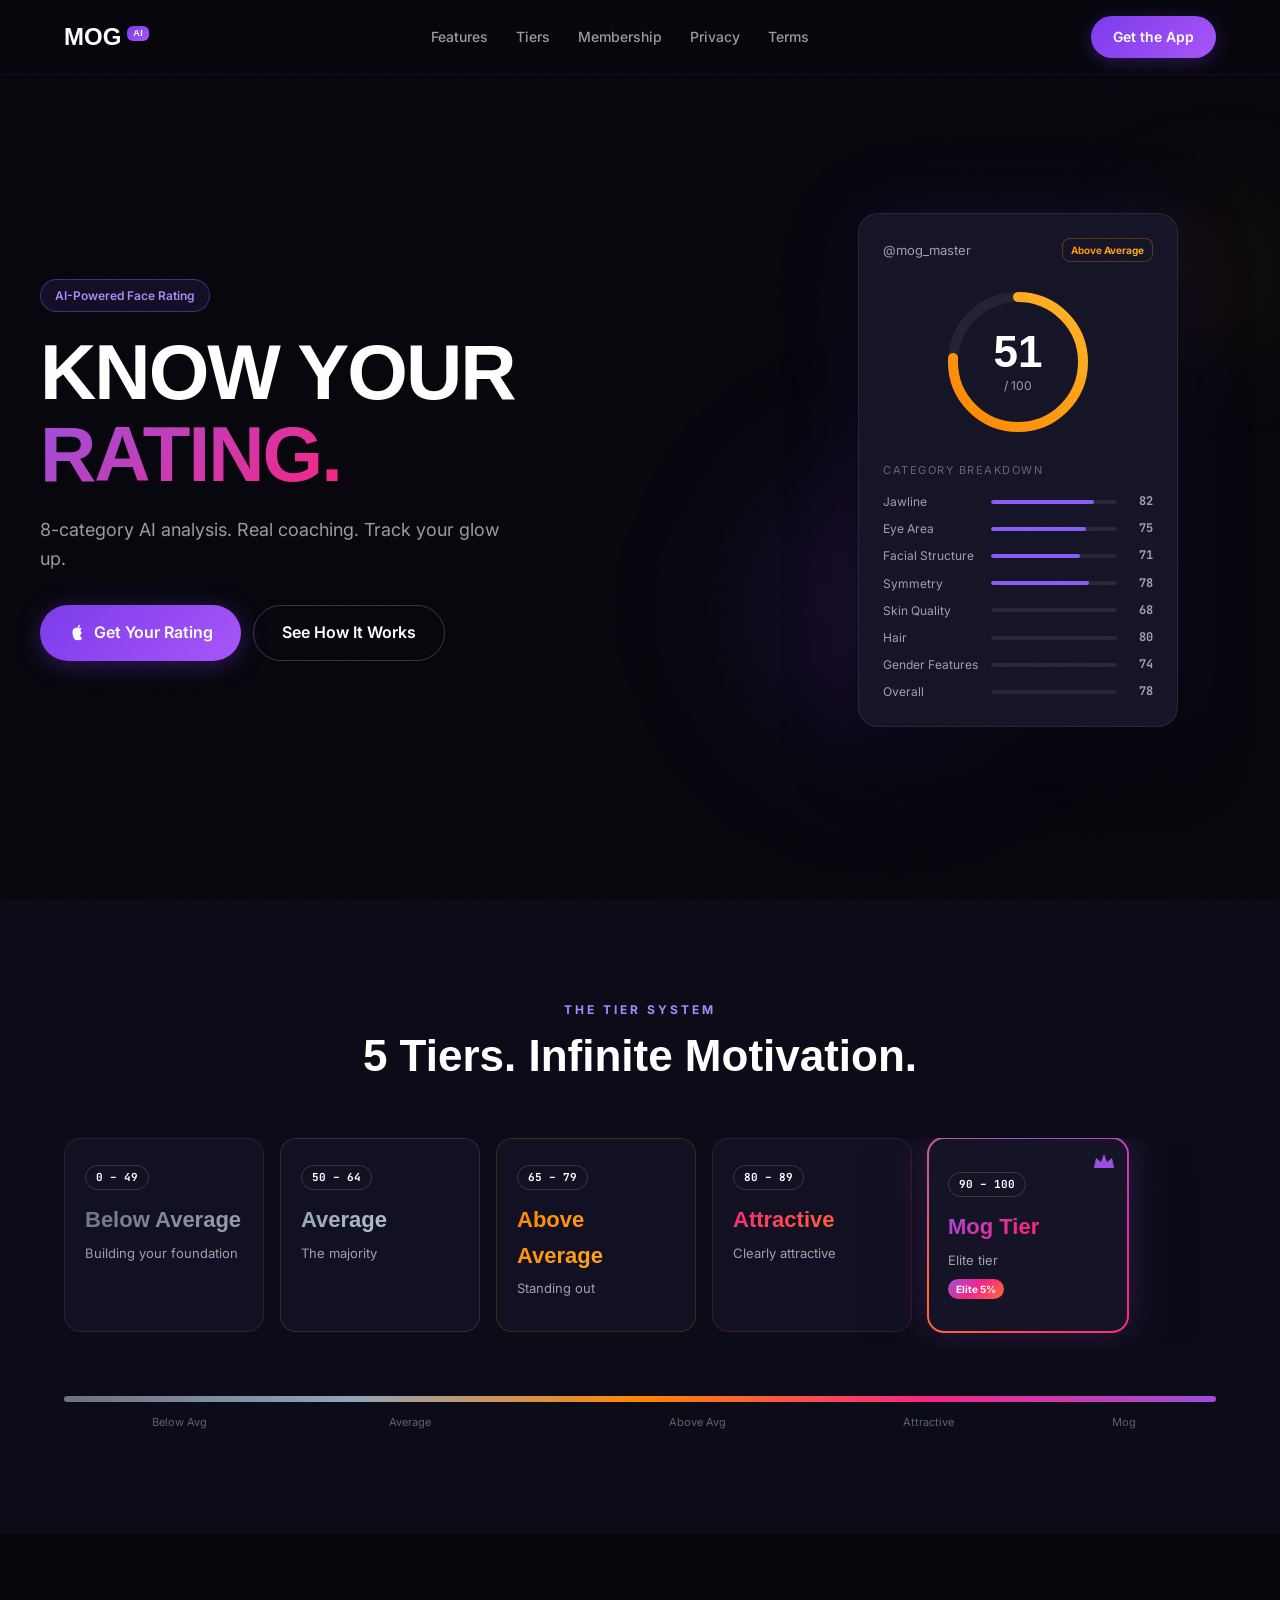
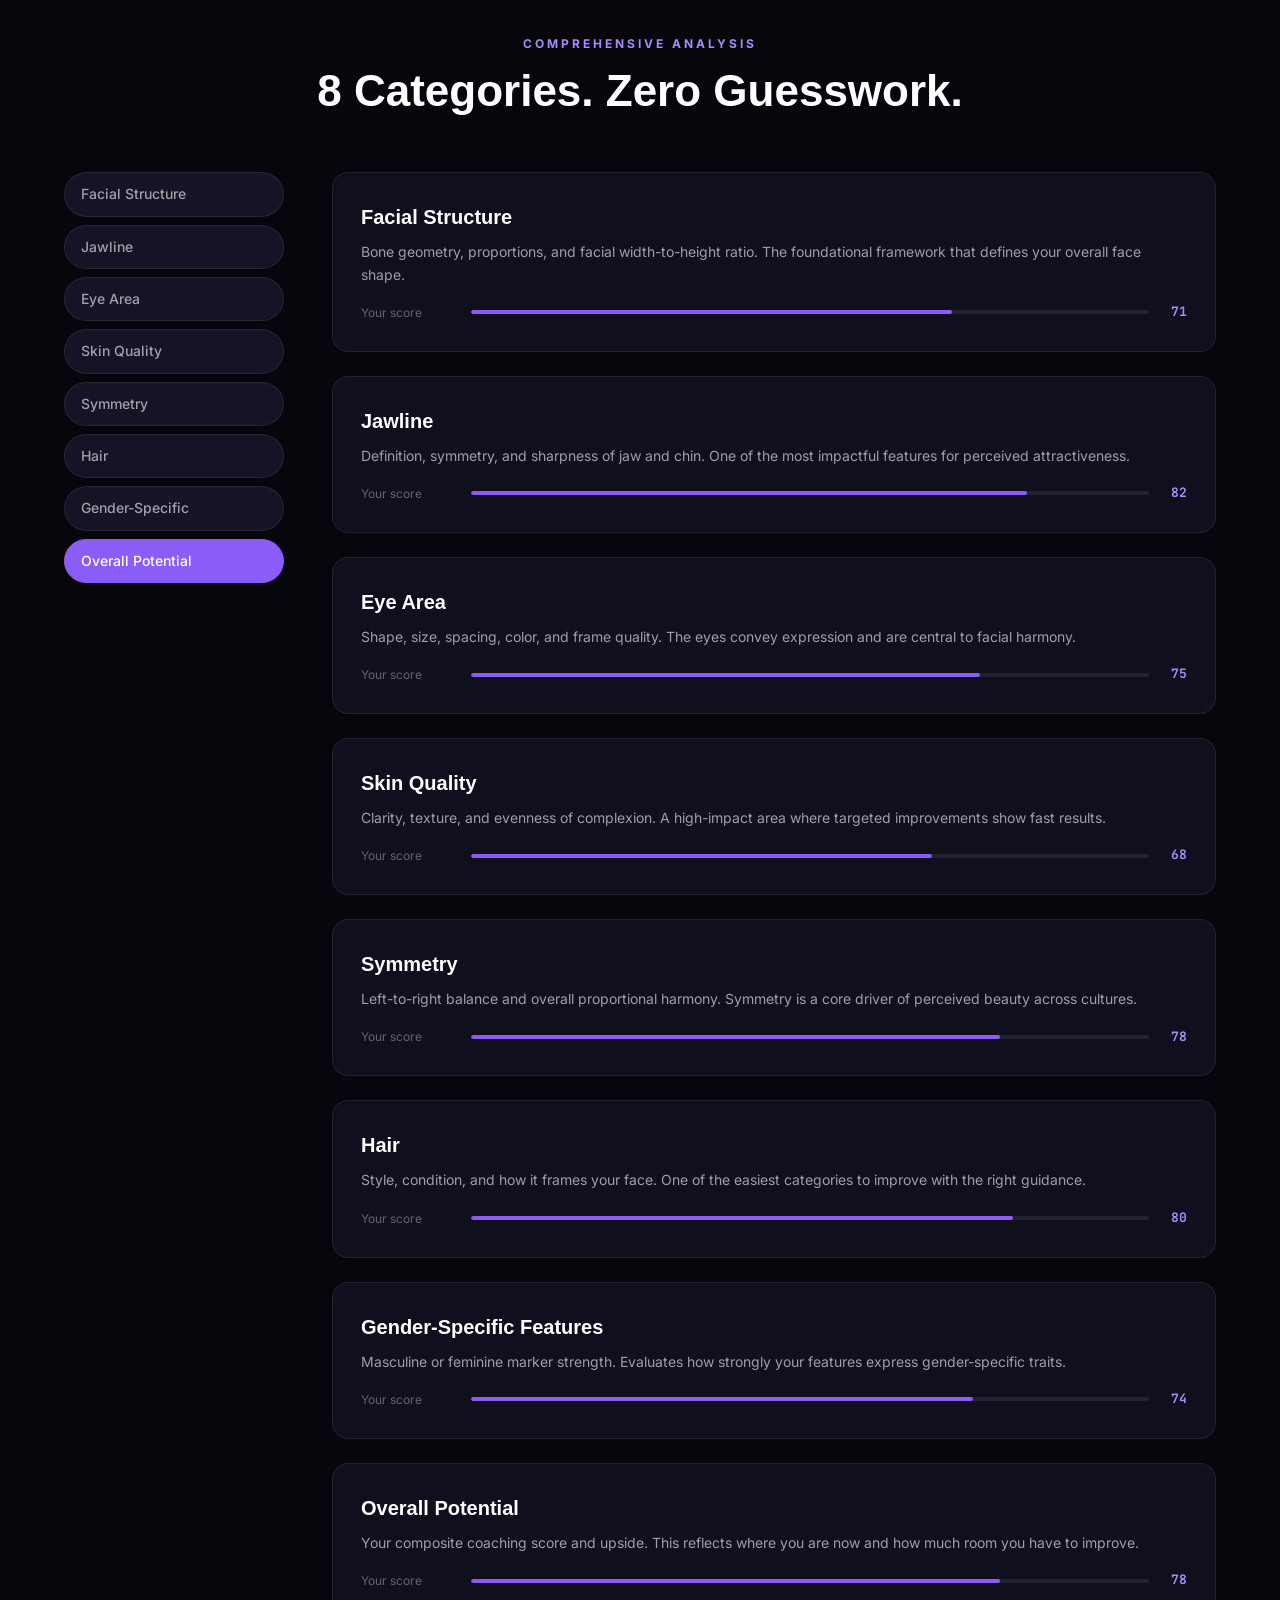
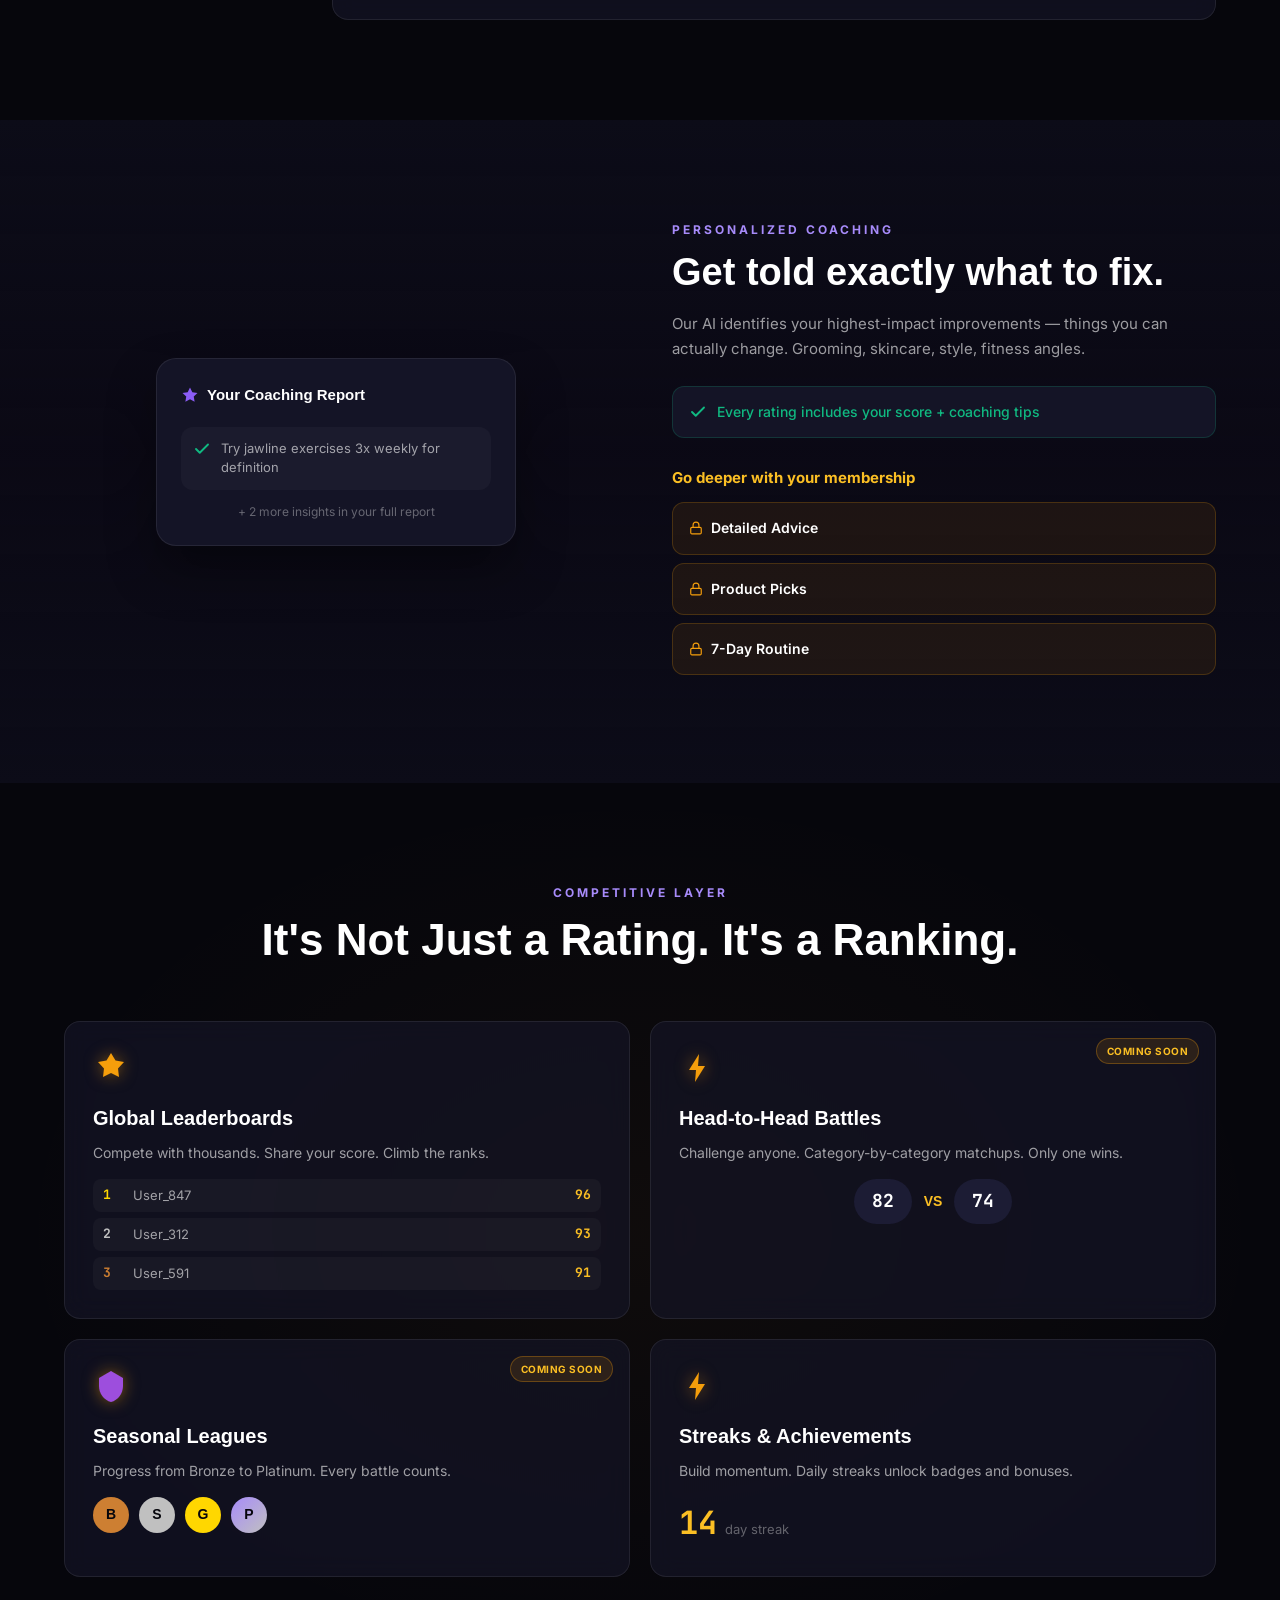
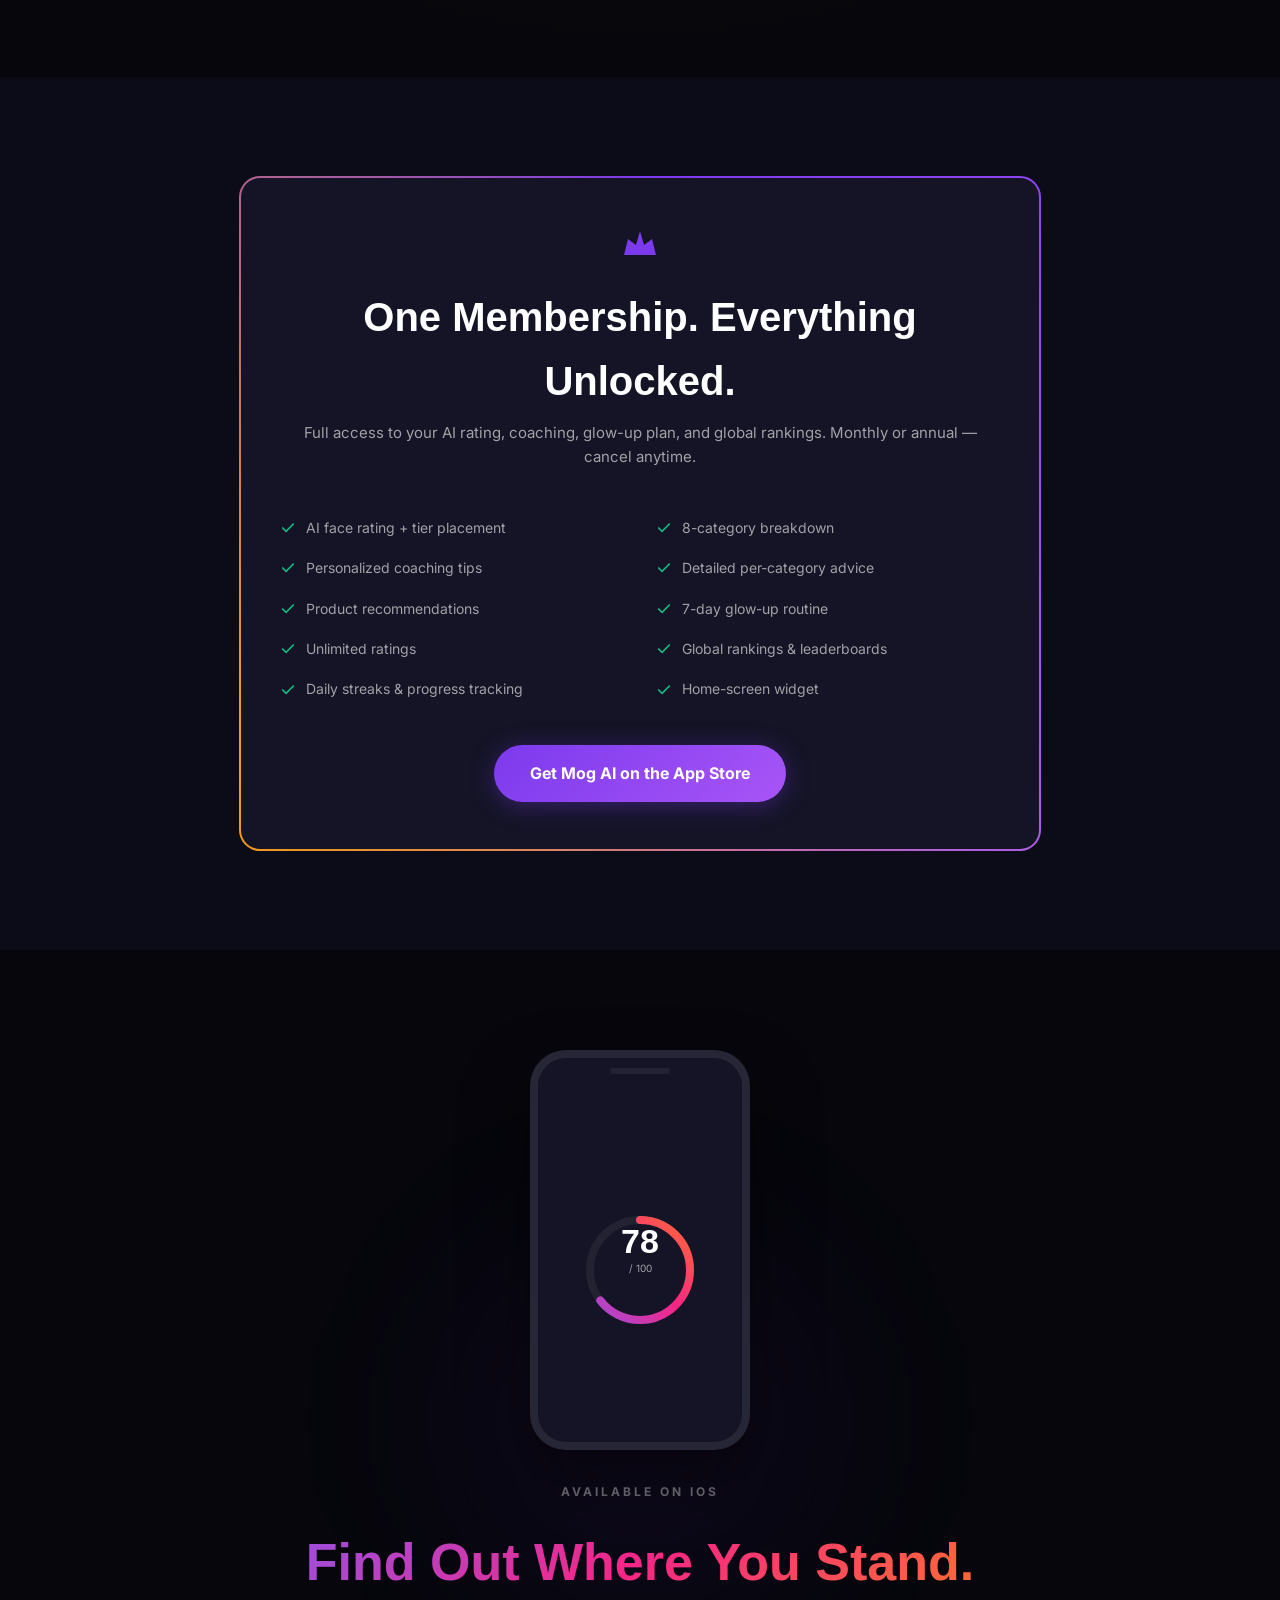
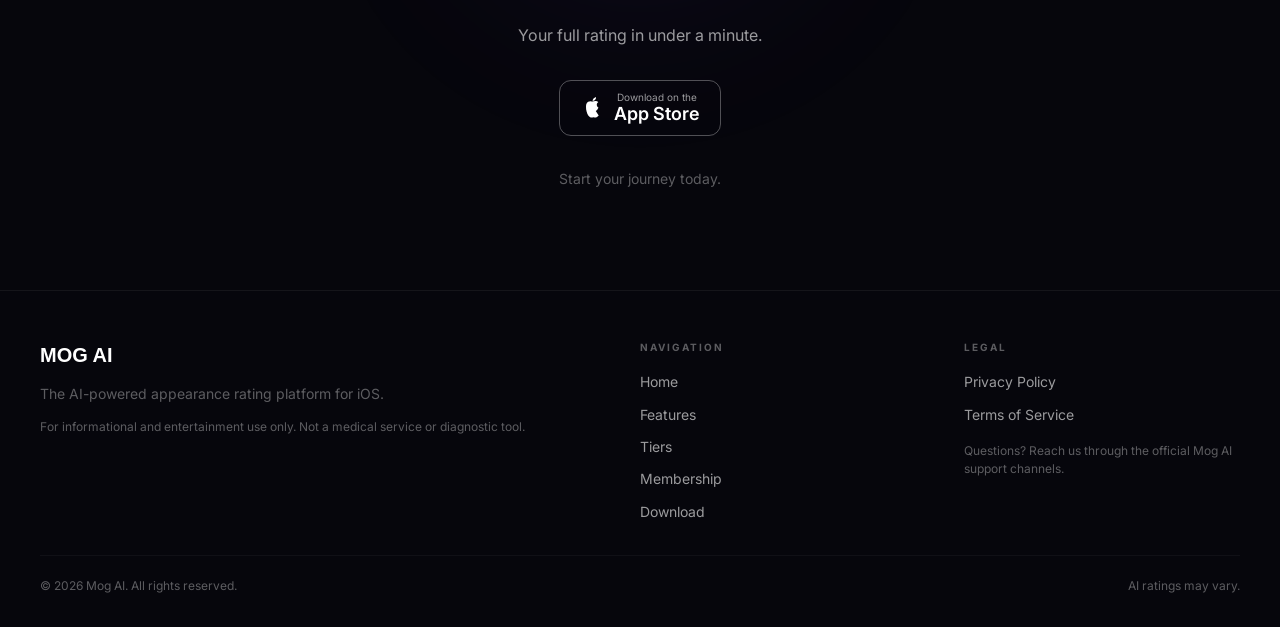
==== commit 67999c6a: "Update landing page to match app look & current v1 features - Reposition as single Pro membership (d" ====
--- a/index.html
+++ b/index.html
@@ -4,10 +4,12 @@
   <meta charset="UTF-8">
   <meta name="viewport" content="width=device-width, initial-scale=1.0">
   <title>Mog AI — AI Face Rating &amp; Competitive Rankings</title>
-  <meta name="description" content="Get your AI-powered face rating across 8 categories. Track your glow up, compete on leaderboards, and unlock personalized coaching. Free on iOS.">
+  <meta name="description" content="Get your AI-powered face rating across 8 categories, with personalized coaching, a glow-up plan, and global rankings. On iOS.">
   <link rel="preconnect" href="https://fonts.googleapis.com">
   <link rel="preconnect" href="https://fonts.gstatic.com" crossorigin>
-  <link href="https://fonts.googleapis.com/css2?family=Space+Grotesk:wght@400;700;800;900&family=Inter:wght@400;500;600&family=JetBrains+Mono:wght@700&display=swap" rel="stylesheet">
+  <link rel="preconnect" href="https://api.fontshare.com" crossorigin>
+  <link href="https://api.fontshare.com/v2/css?f[]=clash-display@600,700&display=swap" rel="stylesheet">
+  <link href="https://fonts.googleapis.com/css2?family=Inter:wght@400;500;600&family=JetBrains+Mono:wght@700&display=swap" rel="stylesheet">
   <link rel="stylesheet" href="styles.css">
 </head>
 <body>
@@ -23,11 +25,11 @@
       <div class="nav-links">
         <a href="#features">Features</a>
         <a href="#tiers">Tiers</a>
-        <a href="#pro">Pro</a>
+        <a href="#pro">Membership</a>
         <a href="/privacy">Privacy</a>
         <a href="/terms">Terms</a>
       </div>
-      <a href="#download" class="nav-cta">Download Free</a>
+      <a href="#download" class="nav-cta">Get the App</a>
       <button class="nav-hamburger" aria-label="Open menu" aria-expanded="false">
         <span></span><span></span><span></span>
       </button>
@@ -40,7 +42,7 @@
     <div class="nav-drawer-inner">
       <a href="#features">Features</a>
       <a href="#tiers">Tiers</a>
-      <a href="#pro">Pro</a>
+      <a href="#pro">Membership</a>
       <a href="/privacy">Privacy</a>
       <a href="/terms">Terms</a>
       <a href="#download">Download</a>
@@ -63,7 +65,7 @@
             <svg viewBox="0 0 24 24" width="18" height="18" fill="white" aria-hidden="true">
               <path d="M 18.71,19.5 C 17.23,21.27 15.73,21.57 15.4,21.57 C 15.06,21.57 14.24,21.3 13.51,21.3 C 12.75,21.3 11.9,21.57 11.52,21.57 C 10.97,21.57 9.53,21.17 8.27,19.5 C 7.57,18.55 7,17.2 6.6,15.6 C 6.16,13.9 5.97,12.28 6,10.72 C 6.04,8.08 6.87,6.64 8.17,5.85 C 8.8,5.46 9.62,5.14 10.57,5.14 C 11.27,5.14 12.22,5.43 12.78,5.43 C 13.37,5.43 14.24,5.07 15.43,5.07 C 16.3,5.07 17.43,5.35 18.27,6.14 C 17.77,6.44 16.75,7.11 16.78,8.65 C 16.8,10.58 18.07,11.32 18.43,11.54 C 18.17,12.41 17.42,14.1 15.73,15.08 Z M 15.14,3.84 C 14.54,4.55 13.64,5.13 12.67,5.05 C 12.55,4.1 13,3.1 13.58,2.42 C 14.17,1.72 15.12,1.17 16.01,1.14 C 16.12,2.14 15.72,3.14 15.14,3.84 Z"/>
             </svg>
-            Get Rated Free
+            Get Your Rating
           </a>
           <a href="#features" class="btn-secondary">See How It Works</a>
         </div>
@@ -290,16 +292,15 @@
 
           <div class="coaching-free-box">
             <svg viewBox="0 0 24 24" fill="none" aria-hidden="true"><path d="M20 6L9 17L4 12" stroke="#10B981" stroke-width="2.5" stroke-linecap="round" stroke-linejoin="round"/></svg>
-            <span>Free: AI score + top 3 coaching tips</span>
-          </div>
-
-          <div class="coaching-pro-heading">Unlock the full toolkit</div>
+            <span>Every rating includes your score + coaching tips</span>
+          </div>
+
+          <div class="coaching-pro-heading">Go deeper with your membership</div>
 
           <div class="coaching-pro-pill">
             <div class="coaching-pro-pill-header">
               <svg viewBox="0 0 24 24" fill="none" aria-hidden="true"><rect x="3" y="11" width="18" height="11" rx="2" stroke="#F59E0B" stroke-width="2"/><path d="M7 11V7a5 5 0 0110 0v4" stroke="#F59E0B" stroke-width="2"/></svg>
               <span class="coaching-pro-pill-name">Detailed Advice</span>
-              <span class="coaching-pro-badge">PRO</span>
             </div>
             <div class="coaching-pro-pill-desc">Expanded per-category deep dives with specific action items.</div>
           </div>
@@ -307,7 +308,6 @@
             <div class="coaching-pro-pill-header">
               <svg viewBox="0 0 24 24" fill="none" aria-hidden="true"><rect x="3" y="11" width="18" height="11" rx="2" stroke="#F59E0B" stroke-width="2"/><path d="M7 11V7a5 5 0 0110 0v4" stroke="#F59E0B" stroke-width="2"/></svg>
               <span class="coaching-pro-pill-name">Product Picks</span>
-              <span class="coaching-pro-badge">PRO</span>
             </div>
             <div class="coaching-pro-pill-desc">Brand recommendations tailored to your profile and goals.</div>
           </div>
@@ -315,7 +315,6 @@
             <div class="coaching-pro-pill-header">
               <svg viewBox="0 0 24 24" fill="none" aria-hidden="true"><rect x="3" y="11" width="18" height="11" rx="2" stroke="#F59E0B" stroke-width="2"/><path d="M7 11V7a5 5 0 0110 0v4" stroke="#F59E0B" stroke-width="2"/></svg>
               <span class="coaching-pro-pill-name">7-Day Routine</span>
-              <span class="coaching-pro-badge">PRO</span>
             </div>
             <div class="coaching-pro-pill-desc">Day-by-day improvement plan built from your analysis.</div>
           </div>
@@ -348,7 +347,8 @@
         </div>
 
         <!-- Tile 2: Battles -->
-        <div class="social-tile animate-on-scroll" data-delay="80">
+        <div class="social-tile social-tile--soon animate-on-scroll" data-delay="80">
+          <span class="social-tile-soon">Coming soon</span>
           <div class="social-tile-icon">
             <svg viewBox="0 0 36 36" fill="none" aria-hidden="true" style="filter: drop-shadow(0 0 8px rgba(245,158,11,0.5))">
               <path d="M20 4L10 20H17L16 32L26 16H19L20 4Z" fill="#F59E0B"/>
@@ -364,7 +364,8 @@
         </div>
 
         <!-- Tile 3: Leagues -->
-        <div class="social-tile animate-on-scroll" data-delay="160">
+        <div class="social-tile social-tile--soon animate-on-scroll" data-delay="160">
+          <span class="social-tile-soon">Coming soon</span>
           <div class="social-tile-icon">
             <svg viewBox="0 0 36 36" fill="none" aria-hidden="true" style="filter: drop-shadow(0 0 8px rgba(245,158,11,0.5))">
               <path d="M18 3L6 10V18C6 25.7 11.1 32.3 18 34C24.9 32.3 30 25.7 30 18V10L18 3Z" fill="url(#shieldGrad)"/>
@@ -410,59 +411,53 @@
               <defs><linearGradient id="proCrown" x1="4" y1="6" x2="36" y2="30"><stop stop-color="#7C3AED"/><stop offset="1" stop-color="#A855F7"/></linearGradient></defs>
             </svg>
           </div>
-          <h2 class="pro-h2">Go Pro. Go Further.</h2>
-          <p class="pro-subtitle">Everything in Free, plus the tools to actually level up.</p>
-
-          <div class="pro-comparison">
-            <div>
-              <div class="pro-col-heading pro-col-heading--free">Free</div>
-              <div class="pro-item pro-item--free">
-                <svg viewBox="0 0 24 24" fill="none"><path d="M20 6L9 17L4 12" stroke="#10B981" stroke-width="2.5" stroke-linecap="round" stroke-linejoin="round"/></svg>
-                AI face rating
-              </div>
-              <div class="pro-item pro-item--free">
-                <svg viewBox="0 0 24 24" fill="none"><path d="M20 6L9 17L4 12" stroke="#10B981" stroke-width="2.5" stroke-linecap="round" stroke-linejoin="round"/></svg>
-                8-category score
-              </div>
-              <div class="pro-item pro-item--free">
-                <svg viewBox="0 0 24 24" fill="none"><path d="M20 6L9 17L4 12" stroke="#10B981" stroke-width="2.5" stroke-linecap="round" stroke-linejoin="round"/></svg>
-                Tier placement
-              </div>
-              <div class="pro-item pro-item--free">
-                <svg viewBox="0 0 24 24" fill="none"><path d="M20 6L9 17L4 12" stroke="#10B981" stroke-width="2.5" stroke-linecap="round" stroke-linejoin="round"/></svg>
-                Top 3 coaching tips
-              </div>
-              <div class="pro-item pro-item--free">
-                <svg viewBox="0 0 24 24" fill="none"><path d="M20 6L9 17L4 12" stroke="#10B981" stroke-width="2.5" stroke-linecap="round" stroke-linejoin="round"/></svg>
-                Community rankings
-              </div>
-            </div>
-            <div>
-              <div class="pro-col-heading pro-col-heading--pro">Pro</div>
-              <div class="pro-item pro-item--pro">
-                <svg viewBox="0 0 24 24" fill="none"><path d="M13 2L3 14H12L11 22L21 10H12L13 2Z" fill="#A78BFA"/></svg>
-                Detailed category advice
-              </div>
-              <div class="pro-item pro-item--pro">
-                <svg viewBox="0 0 24 24" fill="none"><path d="M13 2L3 14H12L11 22L21 10H12L13 2Z" fill="#A78BFA"/></svg>
-                Product recommendations
-              </div>
-              <div class="pro-item pro-item--pro">
-                <svg viewBox="0 0 24 24" fill="none"><path d="M13 2L3 14H12L11 22L21 10H12L13 2Z" fill="#A78BFA"/></svg>
-                7-Day routine plan
-              </div>
-              <div class="pro-item pro-item--pro">
-                <svg viewBox="0 0 24 24" fill="none"><path d="M13 2L3 14H12L11 22L21 10H12L13 2Z" fill="#A78BFA"/></svg>
-                Unlimited daily ratings
-              </div>
-              <div class="pro-item pro-item--pro">
-                <svg viewBox="0 0 24 24" fill="none"><path d="M13 2L3 14H12L11 22L21 10H12L13 2Z" fill="#A78BFA"/></svg>
-                Full Pro badge
-              </div>
-            </div>
-          </div>
-
-          <a href="#download" class="pro-cta">Unlock Pro on the App Store</a>
+          <h2 class="pro-h2">One Membership. Everything Unlocked.</h2>
+          <p class="pro-subtitle">Full access to your AI rating, coaching, glow-up plan, and global rankings. Monthly or annual &mdash; cancel anytime.</p>
+
+          <div class="pro-included">
+            <div class="pro-item pro-item--inc">
+              <svg viewBox="0 0 24 24" fill="none"><path d="M20 6L9 17L4 12" stroke="#10B981" stroke-width="2.5" stroke-linecap="round" stroke-linejoin="round"/></svg>
+              AI face rating + tier placement
+            </div>
+            <div class="pro-item pro-item--inc">
+              <svg viewBox="0 0 24 24" fill="none"><path d="M20 6L9 17L4 12" stroke="#10B981" stroke-width="2.5" stroke-linecap="round" stroke-linejoin="round"/></svg>
+              8-category breakdown
+            </div>
+            <div class="pro-item pro-item--inc">
+              <svg viewBox="0 0 24 24" fill="none"><path d="M20 6L9 17L4 12" stroke="#10B981" stroke-width="2.5" stroke-linecap="round" stroke-linejoin="round"/></svg>
+              Personalized coaching tips
+            </div>
+            <div class="pro-item pro-item--inc">
+              <svg viewBox="0 0 24 24" fill="none"><path d="M20 6L9 17L4 12" stroke="#10B981" stroke-width="2.5" stroke-linecap="round" stroke-linejoin="round"/></svg>
+              Detailed per-category advice
+            </div>
+            <div class="pro-item pro-item--inc">
+              <svg viewBox="0 0 24 24" fill="none"><path d="M20 6L9 17L4 12" stroke="#10B981" stroke-width="2.5" stroke-linecap="round" stroke-linejoin="round"/></svg>
+              Product recommendations
+            </div>
+            <div class="pro-item pro-item--inc">
+              <svg viewBox="0 0 24 24" fill="none"><path d="M20 6L9 17L4 12" stroke="#10B981" stroke-width="2.5" stroke-linecap="round" stroke-linejoin="round"/></svg>
+              7-day glow-up routine
+            </div>
+            <div class="pro-item pro-item--inc">
+              <svg viewBox="0 0 24 24" fill="none"><path d="M20 6L9 17L4 12" stroke="#10B981" stroke-width="2.5" stroke-linecap="round" stroke-linejoin="round"/></svg>
+              Unlimited ratings
+            </div>
+            <div class="pro-item pro-item--inc">
+              <svg viewBox="0 0 24 24" fill="none"><path d="M20 6L9 17L4 12" stroke="#10B981" stroke-width="2.5" stroke-linecap="round" stroke-linejoin="round"/></svg>
+              Global rankings &amp; leaderboards
+            </div>
+            <div class="pro-item pro-item--inc">
+              <svg viewBox="0 0 24 24" fill="none"><path d="M20 6L9 17L4 12" stroke="#10B981" stroke-width="2.5" stroke-linecap="round" stroke-linejoin="round"/></svg>
+              Daily streaks &amp; progress tracking
+            </div>
+            <div class="pro-item pro-item--inc">
+              <svg viewBox="0 0 24 24" fill="none"><path d="M20 6L9 17L4 12" stroke="#10B981" stroke-width="2.5" stroke-linecap="round" stroke-linejoin="round"/></svg>
+              Home-screen widget
+            </div>
+          </div>
+
+          <a href="#download" class="pro-cta">Get Mog AI on the App Store</a>
         </div>
       </div>
     </div>
@@ -499,7 +494,7 @@
 
         <span class="download-eyebrow animate-on-scroll" data-delay="50">AVAILABLE ON IOS</span>
         <h2 class="download-h2 animate-on-scroll" data-delay="100">Find Out Where You Stand.</h2>
-        <p class="download-sub animate-on-scroll" data-delay="150">Free to start. Results in 30 seconds.</p>
+        <p class="download-sub animate-on-scroll" data-delay="150">Your full rating in under a minute.</p>
 
         <a href="#download" class="app-store-badge animate-on-scroll" data-delay="200">
           <svg viewBox="0 0 24 24" fill="white" aria-hidden="true">
@@ -530,7 +525,7 @@
           <a href="#hero">Home</a>
           <a href="#features">Features</a>
           <a href="#tiers">Tiers</a>
-          <a href="#pro">Pro</a>
+          <a href="#pro">Membership</a>
           <a href="#download">Download</a>
         </div>
       </div>
--- a/styles.css
+++ b/styles.css
@@ -28,8 +28,8 @@
   --radius-lg:  16px;
   --radius-xl:  20px;
   --radius-pill: 100px;
-  --font-display: 'Space Grotesk', sans-serif;
-  --font-body:    'Inter', system-ui, sans-serif;
+  --font-display: 'Clash Display', 'Space Grotesk', sans-serif;
+  --font-body:    'Inter', -apple-system, BlinkMacSystemFont, system-ui, sans-serif;
   --font-mono:    'JetBrains Mono', monospace;
 
   --tier-mog:          linear-gradient(135deg, #9D4EDD, #F72585, #FF6B35);
@@ -177,7 +177,7 @@
   align-items: center;
   gap: 6px;
   font-family: var(--font-display);
-  font-weight: 800;
+  font-weight: 700;
   font-size: 1.5rem;
   color: var(--text-primary);
   text-decoration: none;
@@ -381,7 +381,7 @@
 
 .hero-h1 {
   font-family: var(--font-display);
-  font-weight: 900;
+  font-weight: 700;
   font-size: clamp(42px, 7vw, 78px);
   line-height: 1.05;
   letter-spacing: -2px;
@@ -611,9 +611,9 @@
 }
 
 .score-ring-number {
-  font-family: var(--font-mono);
-  font-weight: 700;
-  font-size: 40px;
+  font-family: var(--font-display);
+  font-weight: 700;
+  font-size: 44px;
   color: var(--text-primary);
   line-height: 1;
 }
@@ -697,7 +697,7 @@
 
 .section-heading {
   font-family: var(--font-display);
-  font-weight: 800;
+  font-weight: 700;
   font-size: clamp(28px, 4vw, 44px);
   color: var(--text-primary);
   text-align: center;
@@ -1140,7 +1140,7 @@
 
 .coaching-h2 {
   font-family: var(--font-display);
-  font-weight: 800;
+  font-weight: 700;
   font-size: clamp(26px, 3.5vw, 38px);
   color: var(--text-primary);
   margin-bottom: 16px;
@@ -1269,6 +1269,7 @@
 }
 
 .social-tile {
+  position: relative;
   background: rgba(20, 20, 38, 0.7);
   -webkit-backdrop-filter: blur(12px) saturate(150%);
   backdrop-filter: blur(12px) saturate(150%);
@@ -1284,6 +1285,26 @@
   transform: translateY(-4px);
 }
 
+/* "Coming soon" tiles (features not yet live) */
+.social-tile--soon {
+  opacity: 0.82;
+}
+
+.social-tile-soon {
+  position: absolute;
+  top: 16px;
+  right: 16px;
+  padding: 4px 10px;
+  font-size: 10px;
+  font-weight: 700;
+  text-transform: uppercase;
+  letter-spacing: 0.5px;
+  color: var(--gold-bright);
+  background: rgba(245, 158, 11, 0.12);
+  border: 1px solid rgba(245, 158, 11, 0.3);
+  border-radius: var(--radius-pill);
+}
+
 .social-tile-icon {
   margin-bottom: 16px;
 }
@@ -1366,7 +1387,7 @@
 
 .mini-vs-text {
   font-family: var(--font-display);
-  font-weight: 800;
+  font-weight: 700;
   font-size: 14px;
   color: var(--gold-bright);
 }
@@ -1479,7 +1500,7 @@
 
 .pro-h2 {
   font-family: var(--font-display);
-  font-weight: 800;
+  font-weight: 700;
   font-size: clamp(28px, 4vw, 40px);
   color: var(--text-primary);
   margin-bottom: 8px;
@@ -1538,6 +1559,26 @@
 
 .pro-item--pro svg {
   color: var(--accent-bold);
+}
+
+/* Single-membership "everything included" grid */
+.pro-included {
+  display: grid;
+  grid-template-columns: 1fr 1fr;
+  gap: 2px 32px;
+  text-align: left;
+  margin-bottom: 36px;
+}
+
+.pro-item--inc svg {
+  color: var(--success);
+}
+
+@media (max-width: 600px) {
+  .pro-included {
+    grid-template-columns: 1fr;
+    gap: 2px;
+  }
 }
 
 .pro-cta {
@@ -1643,7 +1684,7 @@
 
 .download-h2 {
   font-family: var(--font-display);
-  font-weight: 900;
+  font-weight: 700;
   font-size: clamp(32px, 5vw, 52px);
   background: var(--tier-mog);
   -webkit-background-clip: text;
@@ -1721,7 +1762,7 @@
 
 .footer-logo {
   font-family: var(--font-display);
-  font-weight: 800;
+  font-weight: 700;
   font-size: 20px;
   color: var(--text-primary);
   margin-bottom: 12px;
@@ -1858,9 +1899,9 @@
 }
 
 .phone-score-number {
-  font-family: var(--font-mono);
-  font-weight: 700;
-  font-size: 30px;
+  font-family: var(--font-display);
+  font-weight: 700;
+  font-size: 34px;
   color: var(--text-primary);
   line-height: 1;
 }
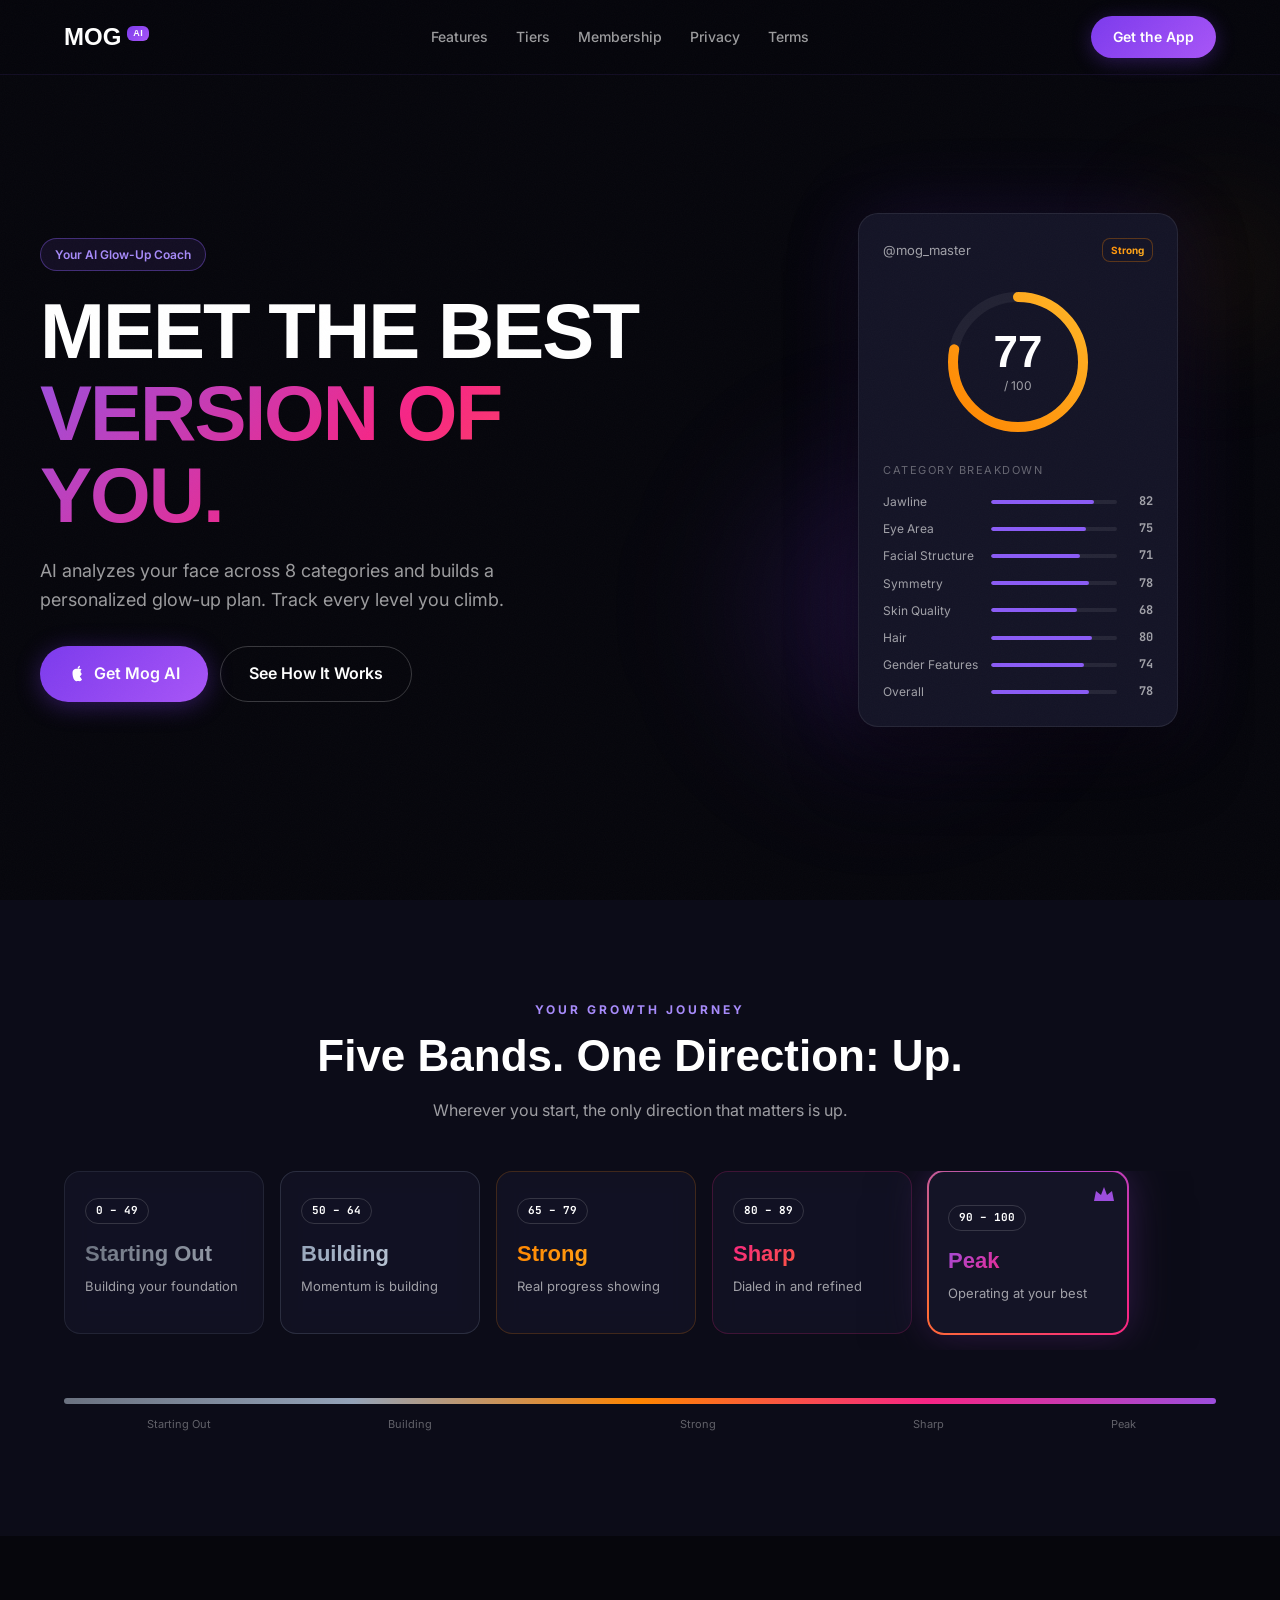
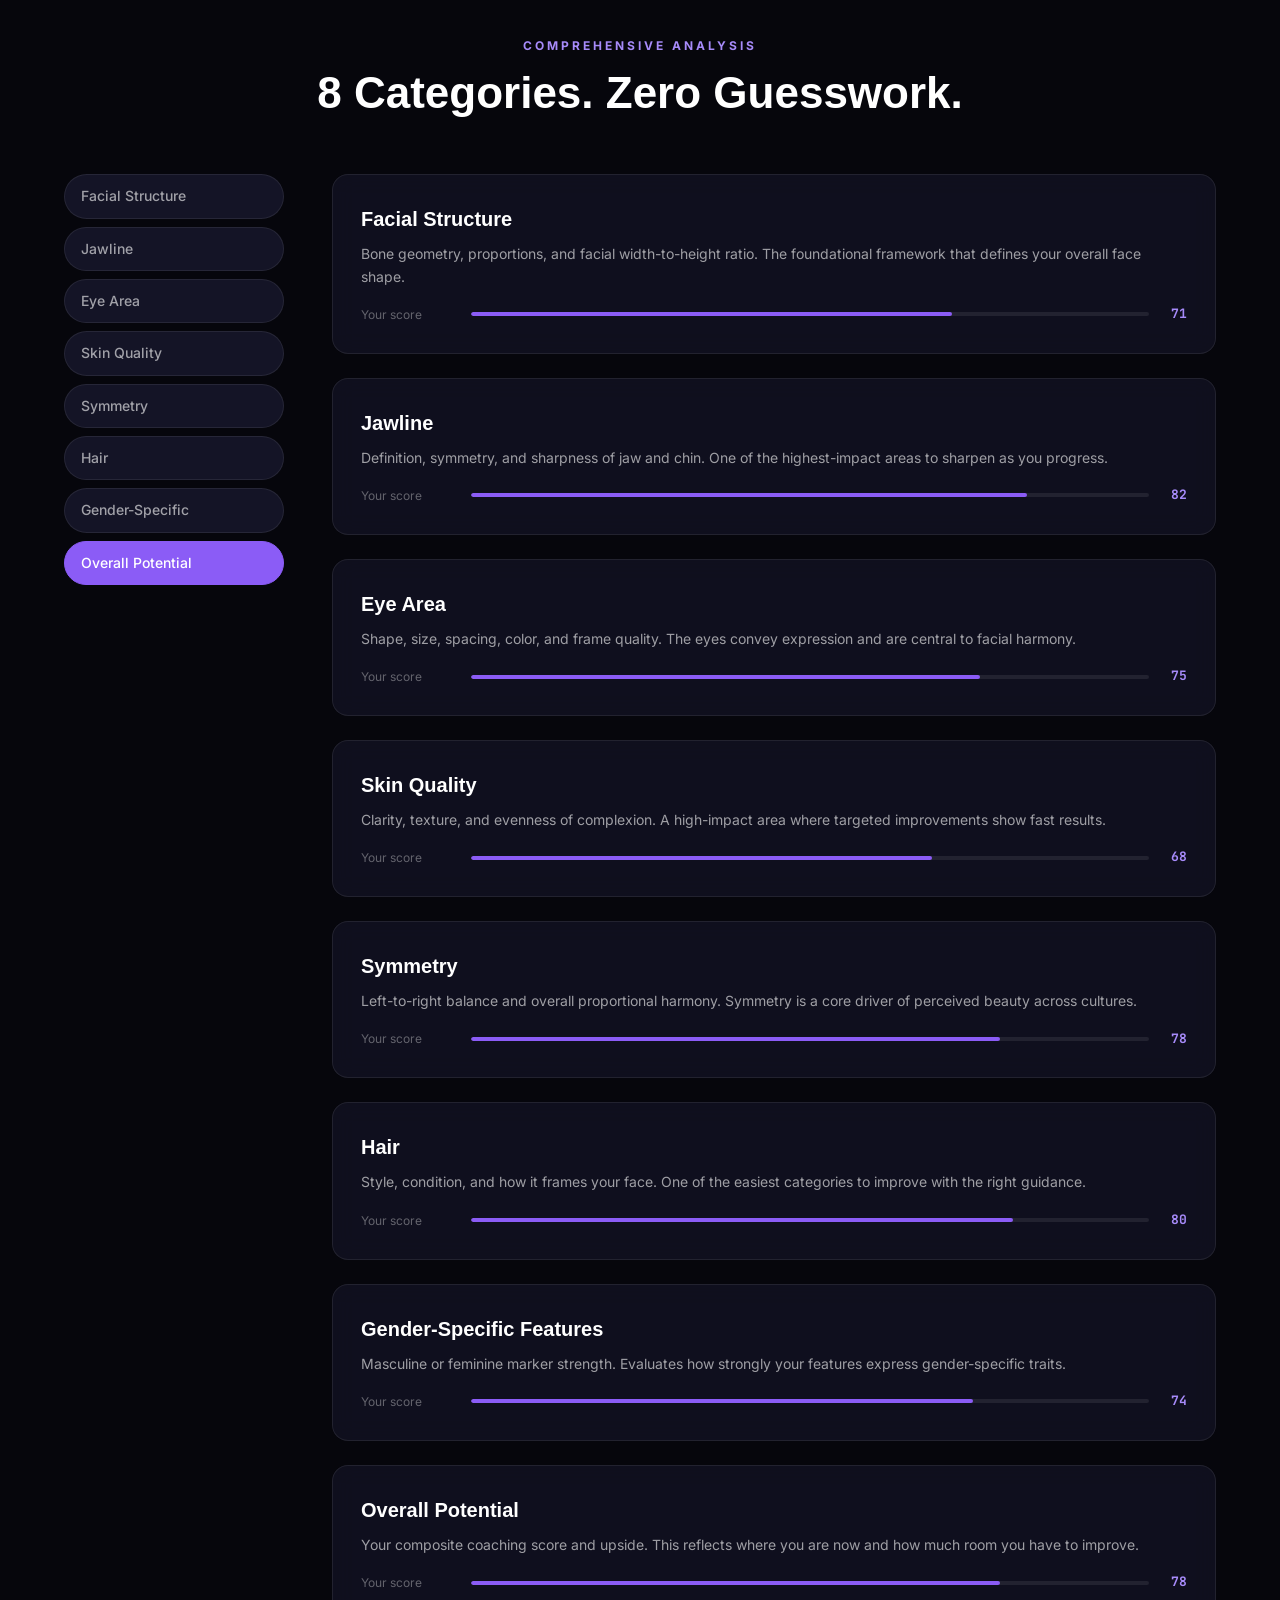
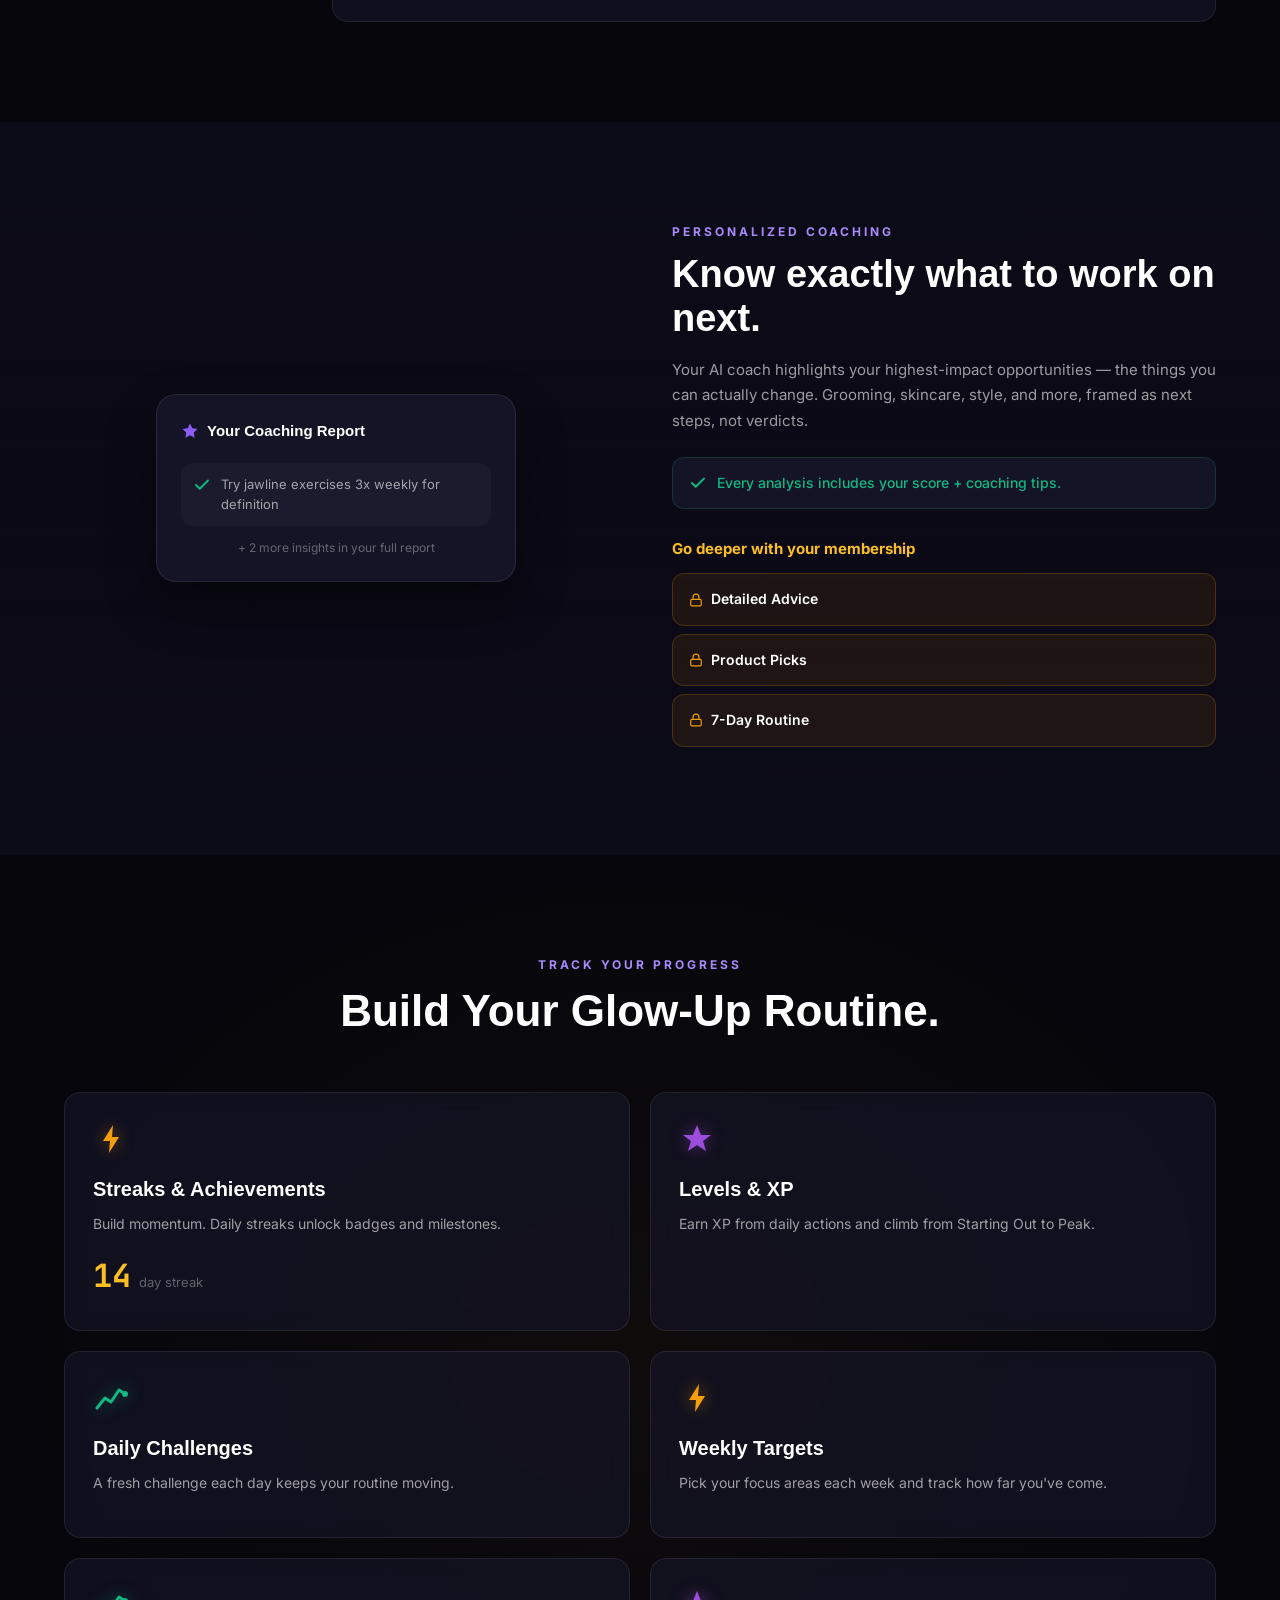
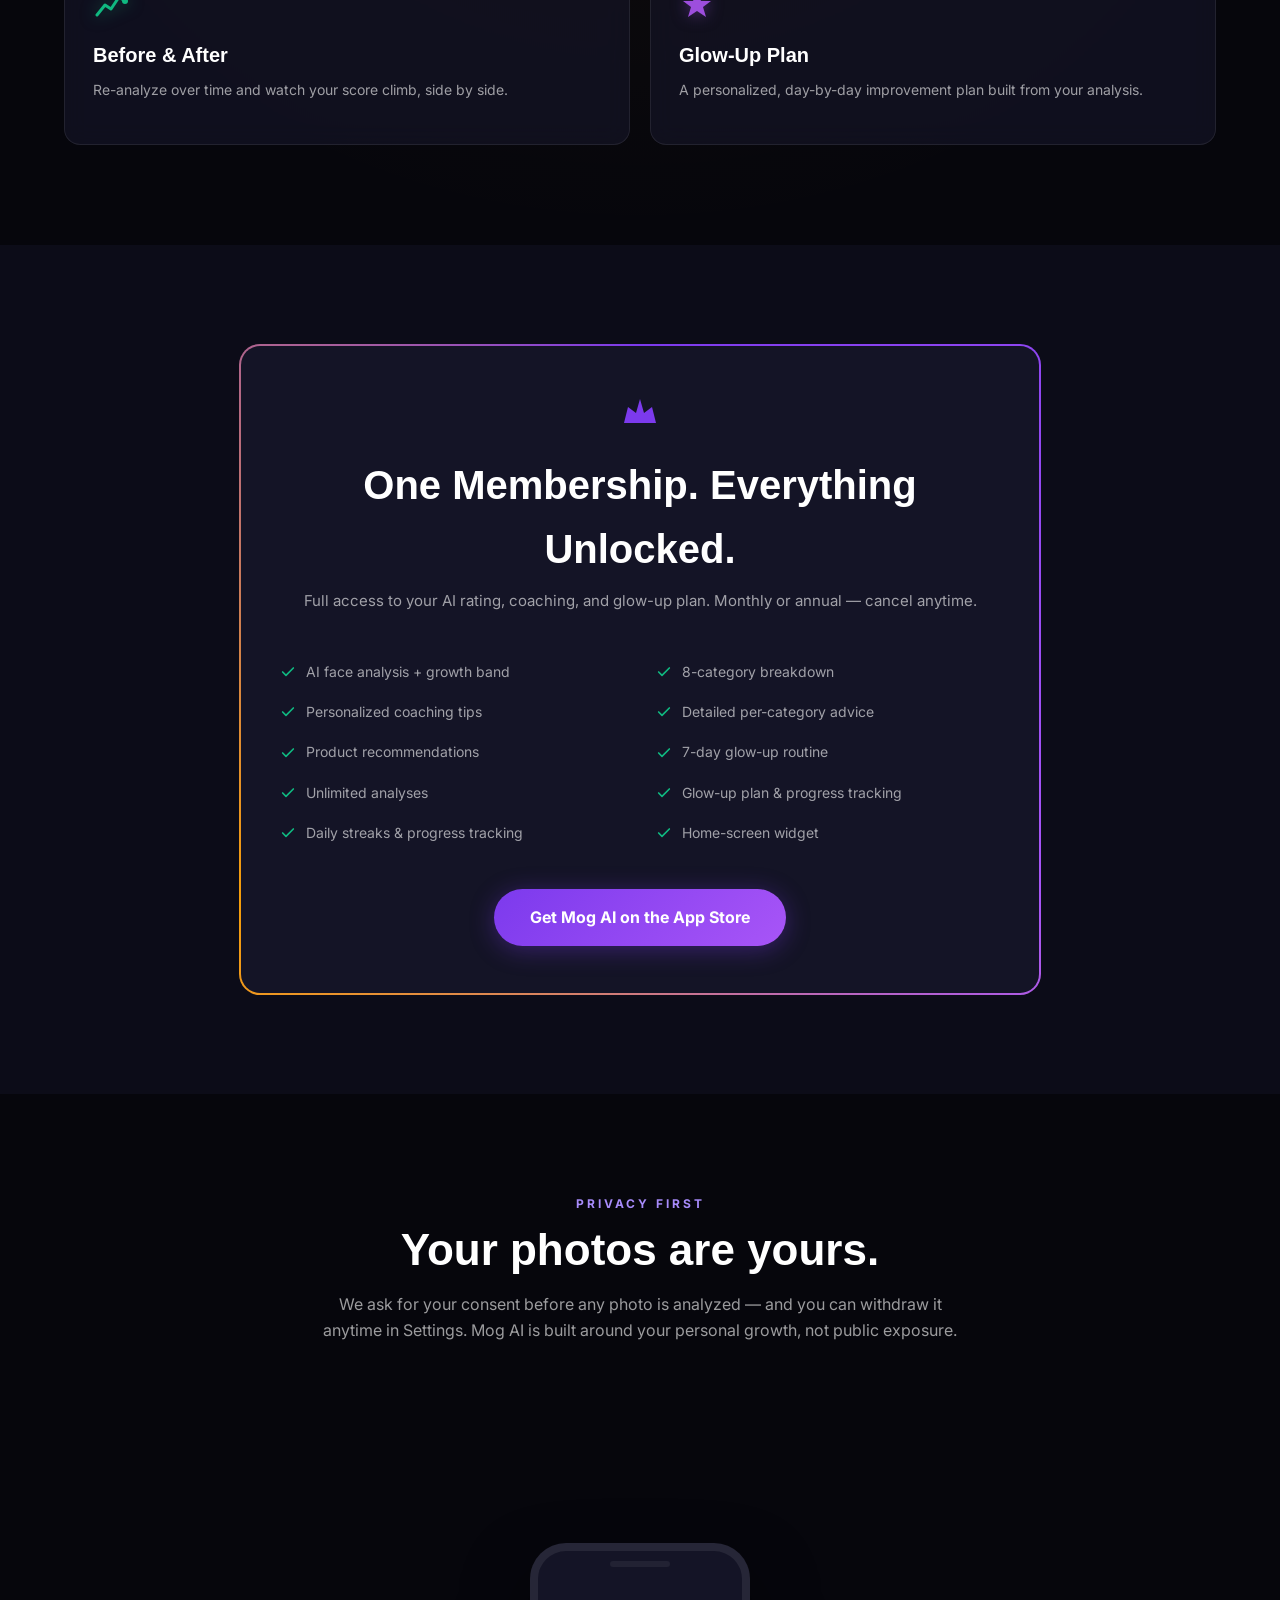
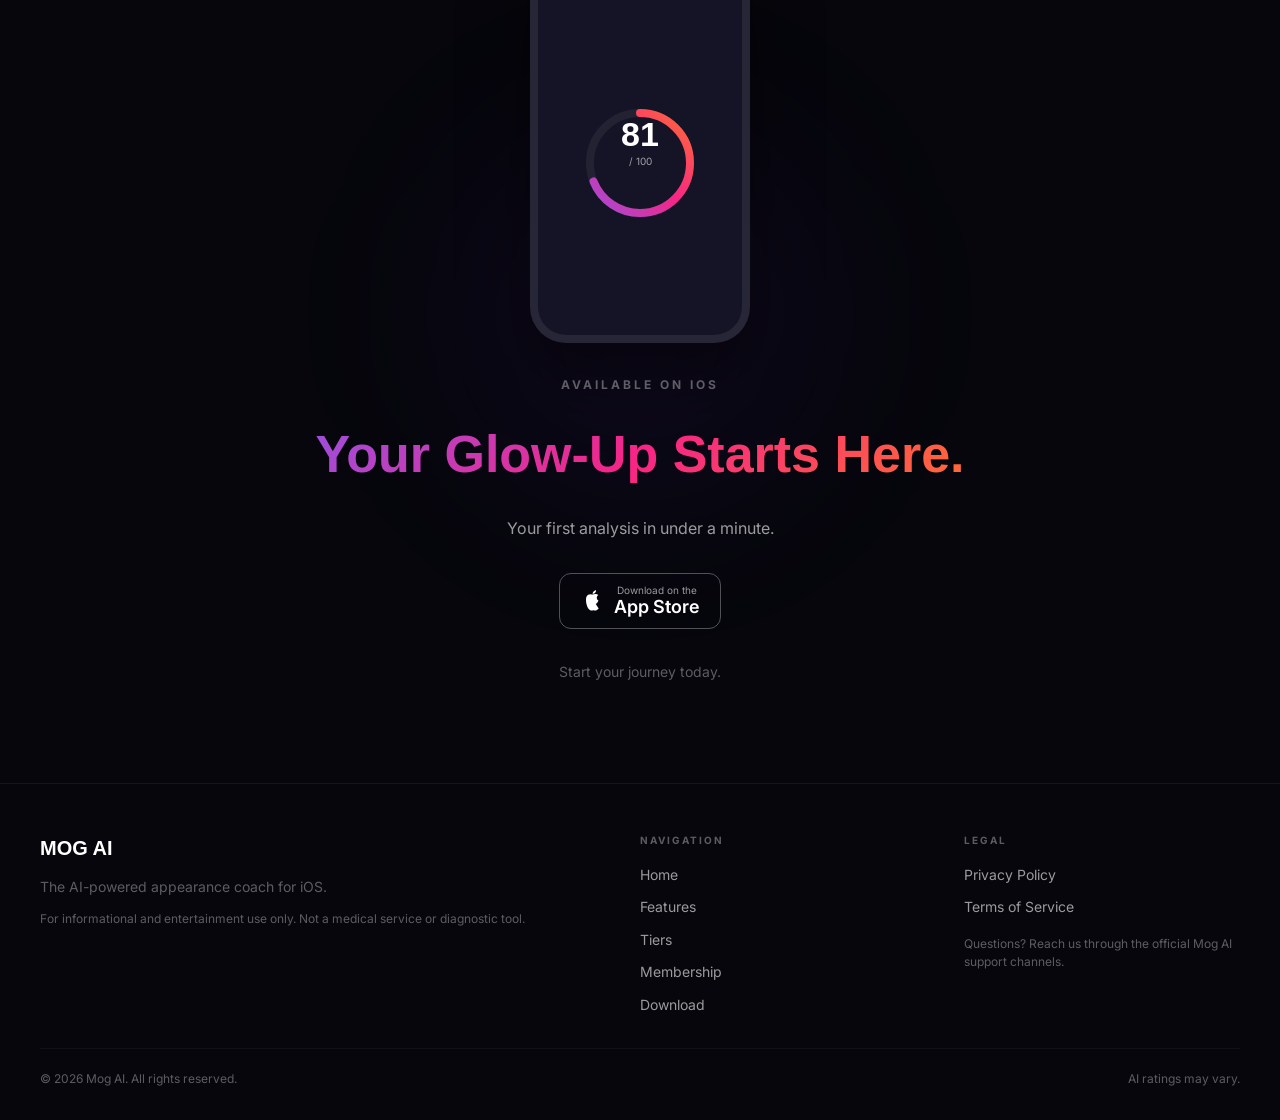
==== commit 8434e5bf: "Coach-first reposition + self-only privacy policy (Guideline 1.2) Align mogai.app with the self-impr" ====
--- a/index.html
+++ b/index.html
@@ -3,8 +3,15 @@
 <head>
   <meta charset="UTF-8">
   <meta name="viewport" content="width=device-width, initial-scale=1.0">
-  <title>Mog AI — AI Face Rating &amp; Competitive Rankings</title>
-  <meta name="description" content="Get your AI-powered face rating across 8 categories, with personalized coaching, a glow-up plan, and global rankings. On iOS.">
+  <title>Mog AI — Your AI Glow-Up Coach</title>
+  <meta name="description" content="Mog AI analyzes your face across 8 categories and builds a personalized glow-up plan — with progress tracking, levels, and daily challenges. On iOS.">
+  <meta property="og:title" content="Mog AI — Your AI Glow-Up Coach">
+  <meta property="og:description" content="AI face analysis across 8 categories with a personalized glow-up plan. Track your progress on iOS.">
+  <meta property="og:type" content="website">
+  <meta property="og:url" content="https://mogai.app">
+  <meta name="twitter:card" content="summary_large_image">
+  <meta name="twitter:title" content="Mog AI — Your AI Glow-Up Coach">
+  <meta name="twitter:description" content="AI face analysis across 8 categories with a personalized glow-up plan. Track your progress on iOS.">
   <link rel="preconnect" href="https://fonts.googleapis.com">
   <link rel="preconnect" href="https://fonts.gstatic.com" crossorigin>
   <link rel="preconnect" href="https://api.fontshare.com" crossorigin>
@@ -54,18 +61,18 @@
     <div class="hero-inner">
       <!-- Left column -->
       <div class="hero-left">
-        <span class="hero-eyebrow">AI-Powered Face Rating</span>
+        <span class="hero-eyebrow">Your AI Glow-Up Coach</span>
         <h1 class="hero-h1">
-          <span class="hero-h1-line1">KNOW YOUR</span>
-          <span class="hero-h1-line2">RATING.</span>
+          <span class="hero-h1-line1">MEET THE BEST</span>
+          <span class="hero-h1-line2">VERSION OF YOU.</span>
         </h1>
-        <p class="hero-sub">8-category AI analysis. Real coaching. Track your glow up.</p>
+        <p class="hero-sub">AI analyzes your face across 8 categories and builds a personalized glow-up plan. Track every level you climb.</p>
         <div class="hero-ctas">
           <a href="#download" class="btn-primary">
             <svg viewBox="0 0 24 24" width="18" height="18" fill="white" aria-hidden="true">
               <path d="M 18.71,19.5 C 17.23,21.27 15.73,21.57 15.4,21.57 C 15.06,21.57 14.24,21.3 13.51,21.3 C 12.75,21.3 11.9,21.57 11.52,21.57 C 10.97,21.57 9.53,21.17 8.27,19.5 C 7.57,18.55 7,17.2 6.6,15.6 C 6.16,13.9 5.97,12.28 6,10.72 C 6.04,8.08 6.87,6.64 8.17,5.85 C 8.8,5.46 9.62,5.14 10.57,5.14 C 11.27,5.14 12.22,5.43 12.78,5.43 C 13.37,5.43 14.24,5.07 15.43,5.07 C 16.3,5.07 17.43,5.35 18.27,6.14 C 17.77,6.44 16.75,7.11 16.78,8.65 C 16.8,10.58 18.07,11.32 18.43,11.54 C 18.17,12.41 17.42,14.1 15.73,15.08 Z M 15.14,3.84 C 14.54,4.55 13.64,5.13 12.67,5.05 C 12.55,4.1 13,3.1 13.58,2.42 C 14.17,1.72 15.12,1.17 16.01,1.14 C 16.12,2.14 15.72,3.14 15.14,3.84 Z"/>
             </svg>
-            Get Your Rating
+            Get Mog AI
           </a>
           <a href="#features" class="btn-secondary">See How It Works</a>
         </div>
@@ -78,7 +85,7 @@
         <div class="hero-card">
           <div class="hero-card-header">
             <span class="hero-card-user">@mog_master</span>
-            <span class="hero-card-tier">Above Average</span>
+            <span class="hero-card-tier">Strong</span>
           </div>
 
           <!-- Score ring -->
@@ -119,29 +126,30 @@
   <!-- ===== TIERS ===== -->
   <section class="section tiers-section" id="tiers">
     <div class="container">
-      <span class="section-eyebrow animate-on-scroll">THE TIER SYSTEM</span>
-      <h2 class="section-heading animate-on-scroll">5 Tiers. Infinite Motivation.</h2>
+      <span class="section-eyebrow animate-on-scroll">YOUR GROWTH JOURNEY</span>
+      <h2 class="section-heading animate-on-scroll" style="margin-bottom:16px;">Five Bands. One Direction: Up.</h2>
+      <p class="download-sub animate-on-scroll" style="text-align:center;margin-bottom:48px;">Wherever you start, the only direction that matters is up.</p>
 
       <div class="tiers-row">
         <div class="tier-card tier-card--below-avg animate-on-scroll slide-x" data-delay="0">
           <div class="tier-card-range">0 &ndash; 49</div>
-          <div class="tier-card-name">Below Average</div>
+          <div class="tier-card-name">Starting Out</div>
           <div class="tier-card-desc">Building your foundation</div>
         </div>
         <div class="tier-card tier-card--average animate-on-scroll slide-x" data-delay="80">
           <div class="tier-card-range">50 &ndash; 64</div>
-          <div class="tier-card-name">Average</div>
-          <div class="tier-card-desc">The majority</div>
+          <div class="tier-card-name">Building</div>
+          <div class="tier-card-desc">Momentum is building</div>
         </div>
         <div class="tier-card tier-card--above-avg animate-on-scroll slide-x" data-delay="160">
           <div class="tier-card-range">65 &ndash; 79</div>
-          <div class="tier-card-name">Above Average</div>
-          <div class="tier-card-desc">Standing out</div>
+          <div class="tier-card-name">Strong</div>
+          <div class="tier-card-desc">Real progress showing</div>
         </div>
         <div class="tier-card tier-card--attractive animate-on-scroll slide-x" data-delay="240">
           <div class="tier-card-range">80 &ndash; 89</div>
-          <div class="tier-card-name">Attractive</div>
-          <div class="tier-card-desc">Clearly attractive</div>
+          <div class="tier-card-name">Sharp</div>
+          <div class="tier-card-desc">Dialed in and refined</div>
         </div>
         <div class="tier-card tier-card--mog animate-on-scroll slide-x" data-delay="320">
           <svg class="tier-card-crown" width="24" height="24" viewBox="0 0 24 24" fill="none" aria-hidden="true">
@@ -149,9 +157,8 @@
             <defs><linearGradient id="crownGrad" x1="2" y1="4" x2="22" y2="18"><stop stop-color="#9D4EDD"/><stop offset="0.5" stop-color="#F72585"/><stop offset="1" stop-color="#FF6B35"/></linearGradient></defs>
           </svg>
           <div class="tier-card-range">90 &ndash; 100</div>
-          <div class="tier-card-name">Mog Tier</div>
-          <div class="tier-card-desc">Elite tier</div>
-          <span class="tier-card-elite-badge">Elite 5%</span>
+          <div class="tier-card-name">Peak</div>
+          <div class="tier-card-desc">Operating at your best</div>
         </div>
       </div>
 
@@ -159,11 +166,11 @@
       <div class="tier-spectrum animate-on-scroll">
         <div class="tier-spectrum-bar"></div>
         <div class="tier-spectrum-labels">
-          <span style="left: 10%">Below Avg</span>
-          <span style="left: 30%">Average</span>
-          <span style="left: 55%">Above Avg</span>
-          <span style="left: 75%">Attractive</span>
-          <span style="left: 92%">Mog</span>
+          <span style="left: 10%">Starting Out</span>
+          <span style="left: 30%">Building</span>
+          <span style="left: 55%">Strong</span>
+          <span style="left: 75%">Sharp</span>
+          <span style="left: 92%">Peak</span>
         </div>
       </div>
     </div>
@@ -199,7 +206,7 @@
           </div>
           <div class="feature-card animate-on-scroll" id="cat-jawline" data-category>
             <h3 class="feature-card-title">Jawline</h3>
-            <p class="feature-card-desc">Definition, symmetry, and sharpness of jaw and chin. One of the most impactful features for perceived attractiveness.</p>
+            <p class="feature-card-desc">Definition, symmetry, and sharpness of jaw and chin. One of the highest-impact areas to sharpen as you progress.</p>
             <div class="feature-card-bar">
               <span class="feature-card-bar-label">Your score</span>
               <div class="feature-card-bar-track"><div class="feature-card-bar-fill" data-width="82%"></div></div>
@@ -287,12 +294,12 @@
         <!-- Right: copy -->
         <div class="coaching-right animate-on-scroll" data-delay="100">
           <span class="section-eyebrow">PERSONALIZED COACHING</span>
-          <h2 class="coaching-h2">Get told exactly what to fix.</h2>
-          <p class="coaching-body">Our AI identifies your highest-impact improvements &mdash; things you can actually change. Grooming, skincare, style, fitness angles.</p>
+          <h2 class="coaching-h2">Know exactly what to work on next.</h2>
+          <p class="coaching-body">Your AI coach highlights your highest-impact opportunities &mdash; the things you can actually change. Grooming, skincare, style, and more, framed as next steps, not verdicts.</p>
 
           <div class="coaching-free-box">
             <svg viewBox="0 0 24 24" fill="none" aria-hidden="true"><path d="M20 6L9 17L4 12" stroke="#10B981" stroke-width="2.5" stroke-linecap="round" stroke-linejoin="round"/></svg>
-            <span>Every rating includes your score + coaching tips</span>
+            <span>Every analysis includes your score + coaching tips.</span>
           </div>
 
           <div class="coaching-pro-heading">Go deeper with your membership</div>
@@ -323,78 +330,83 @@
     </div>
   </section>
 
-  <!-- ===== SOCIAL / COMPETITIVE ===== -->
+  <!-- ===== SELF-IMPROVEMENT ===== -->
   <section class="section social-section">
     <div class="container">
-      <span class="section-eyebrow animate-on-scroll">COMPETITIVE LAYER</span>
-      <h2 class="section-heading animate-on-scroll">It's Not Just a Rating. It's a Ranking.</h2>
+      <span class="section-eyebrow animate-on-scroll">TRACK YOUR PROGRESS</span>
+      <h2 class="section-heading animate-on-scroll">Build Your Glow-Up Routine.</h2>
 
       <div class="social-grid">
-        <!-- Tile 1: Leaderboards -->
+        <!-- Tile 1: Streaks & Achievements -->
         <div class="social-tile animate-on-scroll" data-delay="0">
           <div class="social-tile-icon">
             <svg viewBox="0 0 36 36" fill="none" aria-hidden="true" style="filter: drop-shadow(0 0 8px rgba(245,158,11,0.5))">
-              <path d="M18 3L22.5 10.5L31 12L25 18.5L26 27L18 23L10 27L11 18.5L5 12L13.5 10.5L18 3Z" fill="#F59E0B"/>
-            </svg>
-          </div>
-          <h3>Global Leaderboards</h3>
-          <p>Compete with thousands. Share your score. Climb the ranks.</p>
-          <div class="mini-leaderboard">
-            <div class="mini-lb-row"><span class="mini-lb-rank mini-lb-rank--gold">1</span><span class="mini-lb-name">User_847</span><span class="mini-lb-score">96</span></div>
-            <div class="mini-lb-row"><span class="mini-lb-rank mini-lb-rank--silver">2</span><span class="mini-lb-name">User_312</span><span class="mini-lb-score">93</span></div>
-            <div class="mini-lb-row"><span class="mini-lb-rank mini-lb-rank--bronze">3</span><span class="mini-lb-name">User_591</span><span class="mini-lb-score">91</span></div>
-          </div>
-        </div>
-
-        <!-- Tile 2: Battles -->
-        <div class="social-tile social-tile--soon animate-on-scroll" data-delay="80">
-          <span class="social-tile-soon">Coming soon</span>
+              <path d="M20 4L10 20H17L16 32L26 16H19L20 4Z" fill="#F59E0B"/>
+            </svg>
+          </div>
+          <h3>Streaks &amp; Achievements</h3>
+          <p>Build momentum. Daily streaks unlock badges and milestones.</p>
+          <div class="mini-streak">
+            <span class="mini-streak-count">14</span>
+            <span class="mini-streak-label">day streak</span>
+          </div>
+        </div>
+
+        <!-- Tile 2: Levels & XP -->
+        <div class="social-tile animate-on-scroll" data-delay="80">
           <div class="social-tile-icon">
-            <svg viewBox="0 0 36 36" fill="none" aria-hidden="true" style="filter: drop-shadow(0 0 8px rgba(245,158,11,0.5))">
-              <path d="M20 4L10 20H17L16 32L26 16H19L20 4Z" fill="#F59E0B"/>
-            </svg>
-          </div>
-          <h3>Head-to-Head Battles</h3>
-          <p>Challenge anyone. Category-by-category matchups. Only one wins.</p>
-          <div class="mini-vs">
-            <div class="mini-vs-box">82</div>
-            <span class="mini-vs-text">VS</span>
-            <div class="mini-vs-box">74</div>
-          </div>
-        </div>
-
-        <!-- Tile 3: Leagues -->
-        <div class="social-tile social-tile--soon animate-on-scroll" data-delay="160">
-          <span class="social-tile-soon">Coming soon</span>
+            <svg viewBox="0 0 36 36" fill="none" aria-hidden="true" style="filter: drop-shadow(0 0 8px rgba(157,78,221,0.5))">
+              <path d="M18 4L22 14H32L24 20L27 30L18 24L9 30L12 20L4 14H14L18 4Z" fill="#9D4EDD"/>
+            </svg>
+          </div>
+          <h3>Levels &amp; XP</h3>
+          <p>Earn XP from daily actions and climb from Starting Out to Peak.</p>
+        </div>
+
+        <!-- Tile 3: Daily Challenges -->
+        <div class="social-tile animate-on-scroll" data-delay="160">
           <div class="social-tile-icon">
-            <svg viewBox="0 0 36 36" fill="none" aria-hidden="true" style="filter: drop-shadow(0 0 8px rgba(245,158,11,0.5))">
-              <path d="M18 3L6 10V18C6 25.7 11.1 32.3 18 34C24.9 32.3 30 25.7 30 18V10L18 3Z" fill="url(#shieldGrad)"/>
-              <defs><linearGradient id="shieldGrad" x1="6" y1="3" x2="30" y2="34"><stop stop-color="#9D4EDD"/><stop offset="1" stop-color="#F72585"/></linearGradient></defs>
-            </svg>
-          </div>
-          <h3>Seasonal Leagues</h3>
-          <p>Progress from Bronze to Platinum. Every battle counts.</p>
-          <div class="league-badges">
-            <div class="league-badge league-badge--bronze">B</div>
-            <div class="league-badge league-badge--silver">S</div>
-            <div class="league-badge league-badge--gold">G</div>
-            <div class="league-badge league-badge--platinum">P</div>
-          </div>
-        </div>
-
-        <!-- Tile 4: Streaks -->
+            <svg viewBox="0 0 36 36" fill="none" aria-hidden="true" style="filter: drop-shadow(0 0 8px rgba(16,185,129,0.5))">
+              <polyline points="4,28 12,18 18,22 26,10 32,14" stroke="#10B981" stroke-width="3" stroke-linecap="round" stroke-linejoin="round" fill="none"/>
+              <circle cx="32" cy="14" r="3" fill="#10B981"/>
+            </svg>
+          </div>
+          <h3>Daily Challenges</h3>
+          <p>A fresh challenge each day keeps your routine moving.</p>
+        </div>
+
+        <!-- Tile 4: Weekly Targets -->
         <div class="social-tile animate-on-scroll" data-delay="240">
           <div class="social-tile-icon">
             <svg viewBox="0 0 36 36" fill="none" aria-hidden="true" style="filter: drop-shadow(0 0 8px rgba(245,158,11,0.5))">
               <path d="M20 4L10 20H17L16 32L26 16H19L20 4Z" fill="#F59E0B"/>
             </svg>
           </div>
-          <h3>Streaks &amp; Achievements</h3>
-          <p>Build momentum. Daily streaks unlock badges and bonuses.</p>
-          <div class="mini-streak">
-            <span class="mini-streak-count">14</span>
-            <span class="mini-streak-label">day streak</span>
-          </div>
+          <h3>Weekly Targets</h3>
+          <p>Pick your focus areas each week and track how far you've come.</p>
+        </div>
+
+        <!-- Tile 5: Before & After -->
+        <div class="social-tile animate-on-scroll" data-delay="320">
+          <div class="social-tile-icon">
+            <svg viewBox="0 0 36 36" fill="none" aria-hidden="true" style="filter: drop-shadow(0 0 8px rgba(16,185,129,0.5))">
+              <polyline points="4,28 12,18 18,22 26,10 32,14" stroke="#10B981" stroke-width="3" stroke-linecap="round" stroke-linejoin="round" fill="none"/>
+              <circle cx="32" cy="14" r="3" fill="#10B981"/>
+            </svg>
+          </div>
+          <h3>Before &amp; After</h3>
+          <p>Re-analyze over time and watch your score climb, side by side.</p>
+        </div>
+
+        <!-- Tile 6: Glow-Up Plan -->
+        <div class="social-tile animate-on-scroll" data-delay="400">
+          <div class="social-tile-icon">
+            <svg viewBox="0 0 36 36" fill="none" aria-hidden="true" style="filter: drop-shadow(0 0 8px rgba(157,78,221,0.5))">
+              <path d="M18 4L22 14H32L24 20L27 30L18 24L9 30L12 20L4 14H14L18 4Z" fill="#9D4EDD"/>
+            </svg>
+          </div>
+          <h3>Glow-Up Plan</h3>
+          <p>A personalized, day-by-day improvement plan built from your analysis.</p>
         </div>
       </div>
     </div>
@@ -412,12 +424,12 @@
             </svg>
           </div>
           <h2 class="pro-h2">One Membership. Everything Unlocked.</h2>
-          <p class="pro-subtitle">Full access to your AI rating, coaching, glow-up plan, and global rankings. Monthly or annual &mdash; cancel anytime.</p>
+          <p class="pro-subtitle">Full access to your AI rating, coaching, and glow-up plan. Monthly or annual &mdash; cancel anytime.</p>
 
           <div class="pro-included">
             <div class="pro-item pro-item--inc">
               <svg viewBox="0 0 24 24" fill="none"><path d="M20 6L9 17L4 12" stroke="#10B981" stroke-width="2.5" stroke-linecap="round" stroke-linejoin="round"/></svg>
-              AI face rating + tier placement
+              AI face analysis + growth band
             </div>
             <div class="pro-item pro-item--inc">
               <svg viewBox="0 0 24 24" fill="none"><path d="M20 6L9 17L4 12" stroke="#10B981" stroke-width="2.5" stroke-linecap="round" stroke-linejoin="round"/></svg>
@@ -441,11 +453,11 @@
             </div>
             <div class="pro-item pro-item--inc">
               <svg viewBox="0 0 24 24" fill="none"><path d="M20 6L9 17L4 12" stroke="#10B981" stroke-width="2.5" stroke-linecap="round" stroke-linejoin="round"/></svg>
-              Unlimited ratings
-            </div>
-            <div class="pro-item pro-item--inc">
-              <svg viewBox="0 0 24 24" fill="none"><path d="M20 6L9 17L4 12" stroke="#10B981" stroke-width="2.5" stroke-linecap="round" stroke-linejoin="round"/></svg>
-              Global rankings &amp; leaderboards
+              Unlimited analyses
+            </div>
+            <div class="pro-item pro-item--inc">
+              <svg viewBox="0 0 24 24" fill="none"><path d="M20 6L9 17L4 12" stroke="#10B981" stroke-width="2.5" stroke-linecap="round" stroke-linejoin="round"/></svg>
+              Glow-up plan &amp; progress tracking
             </div>
             <div class="pro-item pro-item--inc">
               <svg viewBox="0 0 24 24" fill="none"><path d="M20 6L9 17L4 12" stroke="#10B981" stroke-width="2.5" stroke-linecap="round" stroke-linejoin="round"/></svg>
@@ -460,6 +472,15 @@
           <a href="#download" class="pro-cta">Get Mog AI on the App Store</a>
         </div>
       </div>
+    </div>
+  </section>
+
+  <!-- ===== PRIVACY / TRUST ===== -->
+  <section class="section trust-section">
+    <div class="container">
+      <span class="section-eyebrow animate-on-scroll">PRIVACY FIRST</span>
+      <h2 class="section-heading animate-on-scroll" style="margin-bottom:16px;">Your photos are yours.</h2>
+      <p class="download-sub animate-on-scroll" style="text-align:center;max-width:640px;margin:0 auto;">We ask for your consent before any photo is analyzed &mdash; and you can withdraw it anytime in Settings. Mog AI is built around your personal growth, not public exposure.</p>
     </div>
   </section>
 
@@ -493,8 +514,8 @@
         </div>
 
         <span class="download-eyebrow animate-on-scroll" data-delay="50">AVAILABLE ON IOS</span>
-        <h2 class="download-h2 animate-on-scroll" data-delay="100">Find Out Where You Stand.</h2>
-        <p class="download-sub animate-on-scroll" data-delay="150">Your full rating in under a minute.</p>
+        <h2 class="download-h2 animate-on-scroll" data-delay="100">Your Glow-Up Starts Here.</h2>
+        <p class="download-sub animate-on-scroll" data-delay="150">Your first analysis in under a minute.</p>
 
         <a href="#download" class="app-store-badge animate-on-scroll" data-delay="200">
           <svg viewBox="0 0 24 24" fill="white" aria-hidden="true">
@@ -516,7 +537,7 @@
     <div class="footer-grid">
       <div>
         <div class="footer-logo">MOG AI</div>
-        <p class="footer-desc">The AI-powered appearance rating platform for iOS.</p>
+        <p class="footer-desc">The AI-powered appearance coach for iOS.</p>
         <p class="footer-disclaimer">For informational and entertainment use only. Not a medical service or diagnostic tool.</p>
       </div>
       <div>
